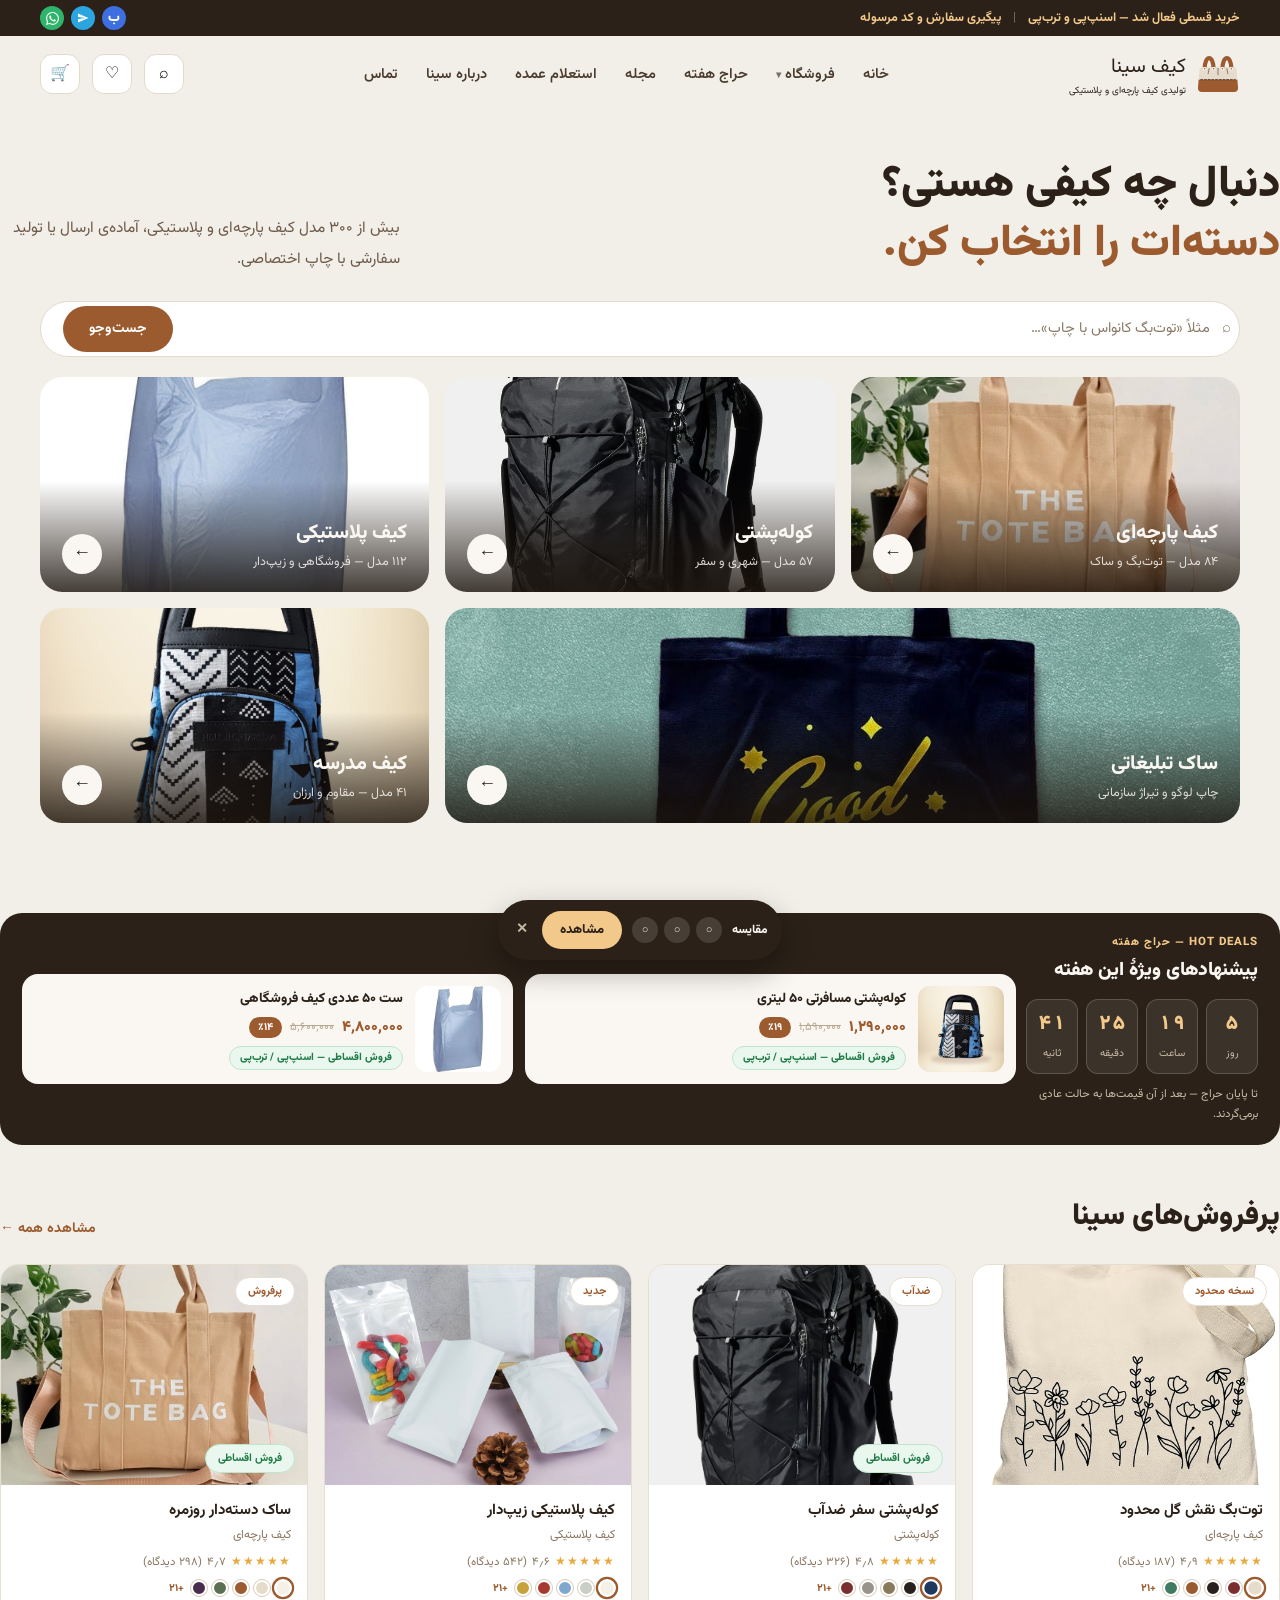
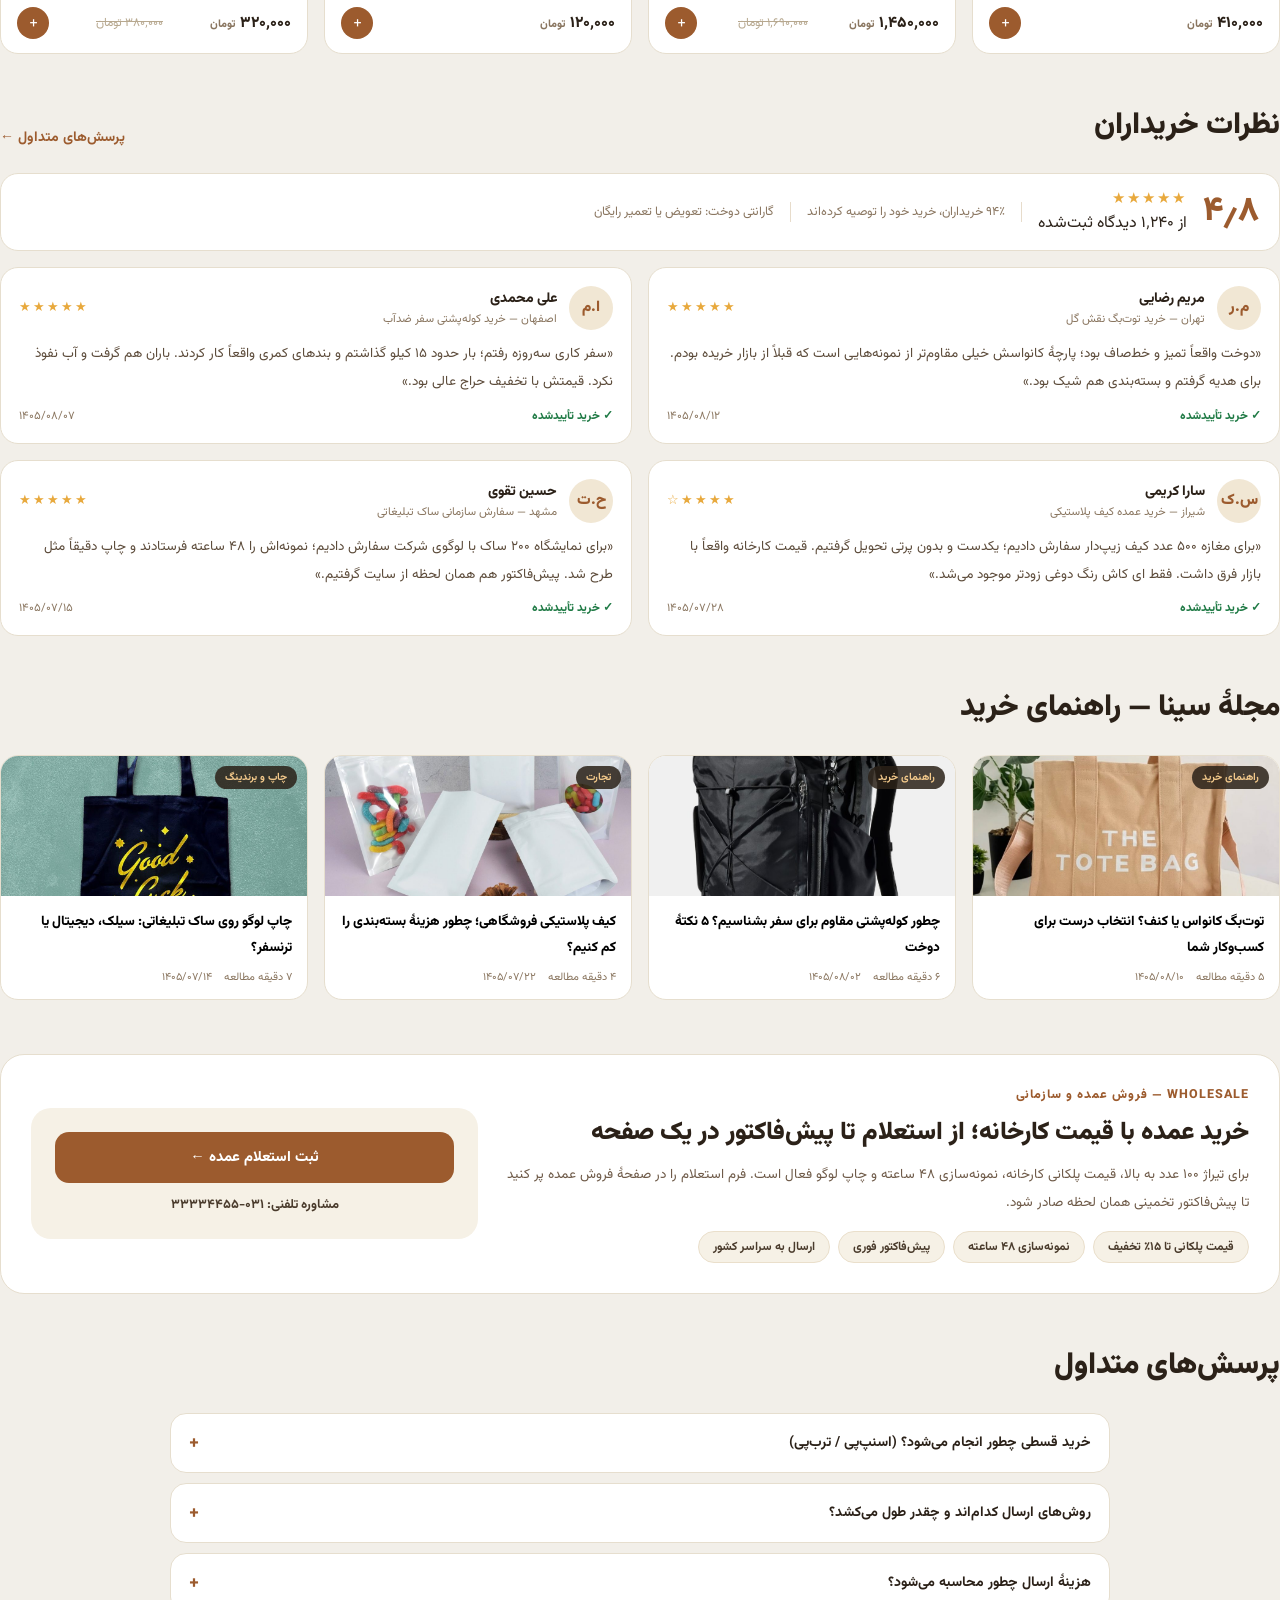
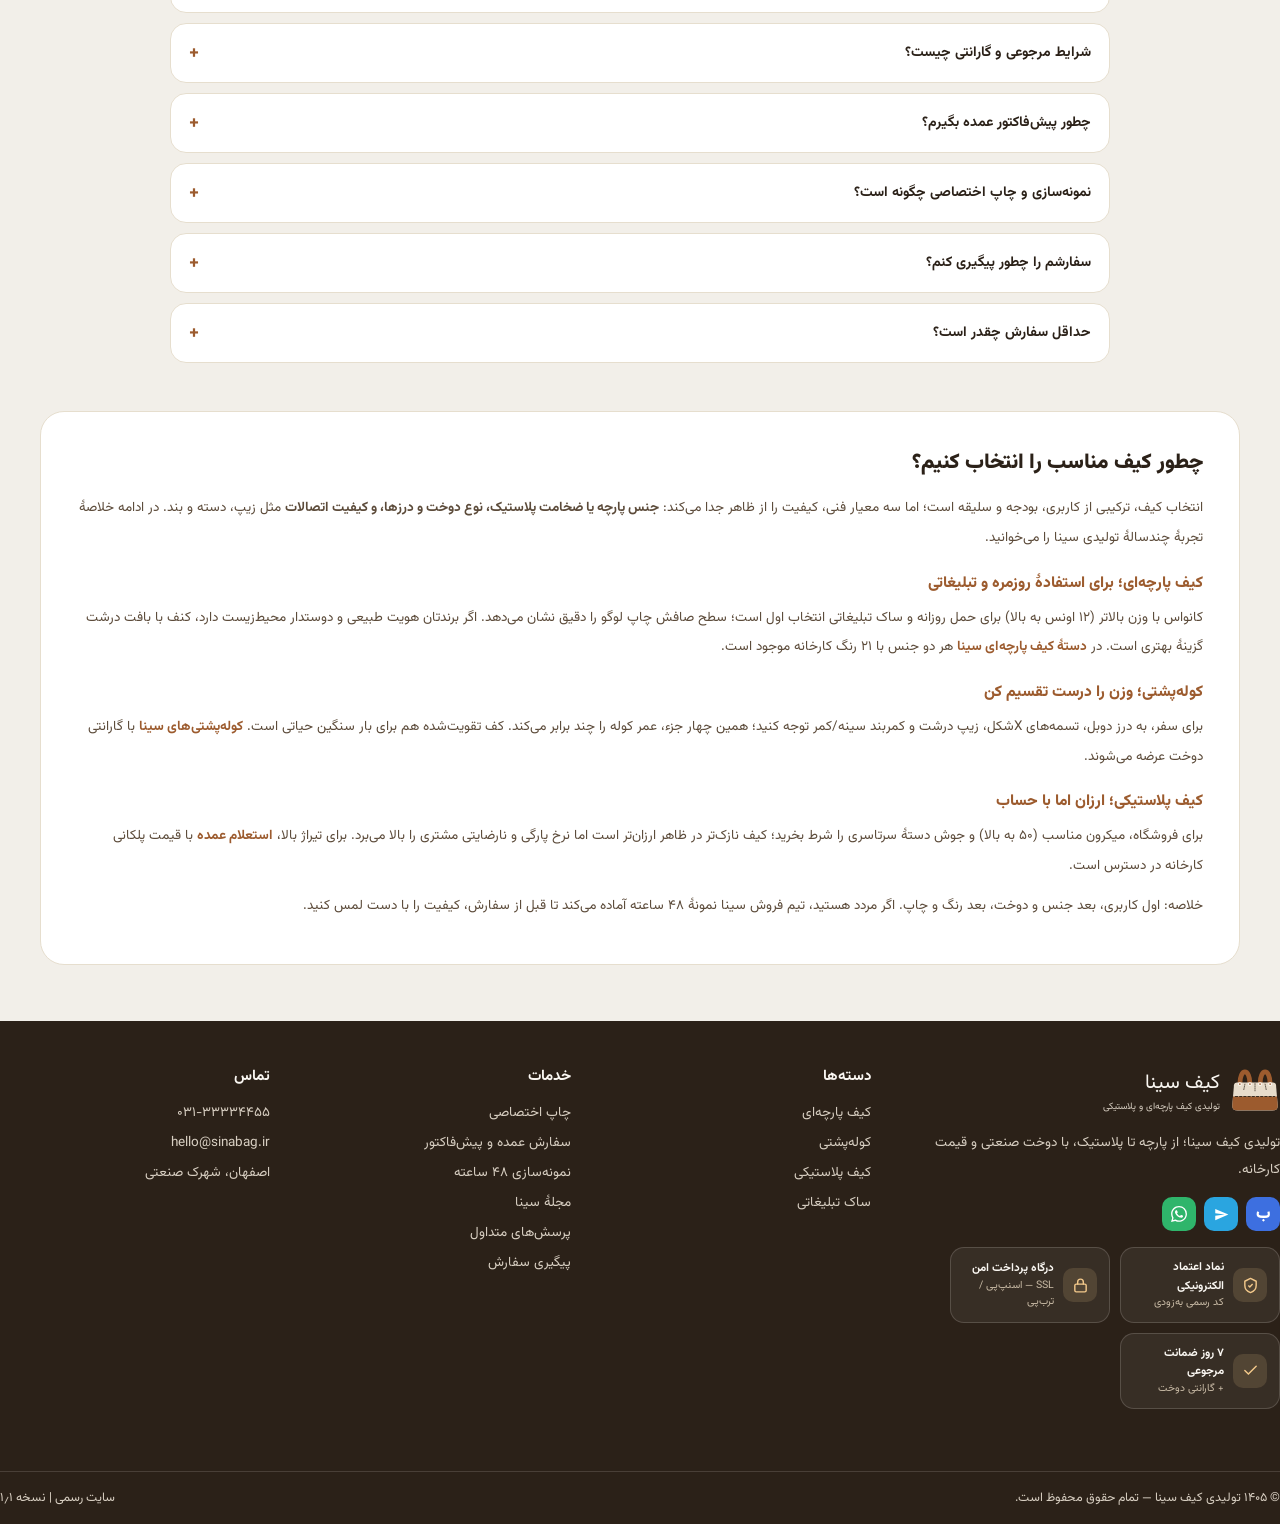
==== index.html @ 9a7a98f4 "v1.2 — remove promo banner + circular chips, rename bestsellers section, split wholesale inquiry int" ====
<!DOCTYPE html>
<html lang="fa" dir="rtl">
<head>
<meta charset="utf-8">
<meta name="viewport" content="width=device-width, initial-scale=1">
<title>تولیدی کیف سینا | کیف پارچه‌ای، کوله‌پشتی و کیف پلاستیکی — قیمت کارخانه</title>
<meta name="description" content="بیش از ۳۰۰ مدل کیف پارچه‌ای، کوله‌پشتی و کیف پلاستیکی با قیمت کارخانه؛ سفارش سازمانی با چاپ لوگو و نمونه‌سازی ۴۸ ساعته.">
<meta name="theme-color" content="#FAF7F2">
<link rel="icon" type="image/png" sizes="32x32" href="img/favicon-32.png">
<link rel="icon" type="image/png" sizes="64x64" href="img/favicon-64.png">
<link rel="icon" type="image/png" sizes="192x192" href="img/favicon-192.png">
<link rel="apple-touch-icon" href="img/favicon-192.png">
<link rel="stylesheet" href="style.css">
<script type="application/ld+json">{"@context":"https://schema.org","@type":"Organization","name":"تولیدی کیف سینا","alternateName":"SinaBag","url":"https://sinabag.vercel.app/","telephone":"+98-31-33334455","address":{"@type":"PostalAddress","addressLocality":"اصفهان","addressCountry":"IR"},"sameAs":["https://t.me/sinabag"]}</script>
</head>
<body id="top">
<div class="topbar"><div class="wrap">
  <div class="tb-r"><a href="#faq">خرید قسطی فعال شد — اسنپ‌پی و ترب‌پی</a><span style="opacity:.4">|</span><a href="#" data-modal="mTrack">پیگیری سفارش و کد مرسوله</a></div>
  <div class="tb-soc" aria-label="پیام‌رسان‌ها">
    <a class="soc-bl" href="#" data-toast="کانال بلهٔ تولیدی سینا: bale.ai/sinabag" title="بله" aria-label="بله">ب</a>
    <a class="soc-tg" href="#" data-toast="کانال تلگرام: t.me/sinabag" title="تلگرام" aria-label="تلگرام"><svg viewBox="0 0 24 24" width="12" height="12" fill="currentColor"><path d="M2.01 21L23 12 2.01 3 2 10l15 2-15 2z"/></svg></a>
    <a class="soc-wa" href="#" data-toast="واتس‌اپ سفارش: ۰۹۱۳-۰۰۰-۰۰۰۰" title="واتس‌اپ" aria-label="واتس‌اپ"><svg viewBox="0 0 24 24" width="13" height="13" fill="currentColor"><path d="M17.472 14.382c-.297-.149-1.758-.867-2.03-.967-.273-.099-.471-.148-.67.15-.197.297-.767.966-.94 1.164-.173.199-.347.223-.644.075-.297-.15-1.255-.463-2.39-1.475-.883-.788-1.48-1.761-1.653-2.059-.173-.297-.018-.458.13-.606.134-.133.298-.347.446-.52.149-.174.198-.298.298-.497.099-.198.05-.371-.025-.52-.075-.149-.669-1.612-.916-2.207-.242-.579-.487-.5-.669-.51l-.57-.01c-.198 0-.52.074-.792.372-.272.297-1.04 1.016-1.04 2.479 0 1.462 1.065 2.875 1.213 3.074.149.198 2.096 3.2 5.077 4.487.709.306 1.262.489 1.694.625.712.227 1.36.195 1.871.118.571-.085 1.758-.719 2.006-1.413.248-.694.248-1.289.173-1.413-.074-.124-.272-.198-.57-.347M12.05 21.785h-.004a9.87 9.87 0 01-5.031-1.378l-.361-.214-3.741.982.998-3.648-.235-.374a9.86 9.86 0 01-1.51-5.26c.001-5.45 4.436-9.884 9.888-9.884 2.64 0 5.122 1.03 6.988 2.898a9.825 9.825 0 012.893 6.994c-.003 5.45-4.437 9.884-9.885 9.884m8.413-18.297A11.815 11.815 0 0012.05 0C5.495 0 .16 5.335.157 11.892c0 2.096.547 4.142 1.588 5.945L.057 24l6.305-1.654a11.882 11.882 0 005.683 1.448h.005c6.554 0 11.89-5.335 11.893-11.893a11.821 11.821 0 00-3.48-8.413"/></svg></a>
  </div>
</div></div>
<header class="hd"><div class="wrap"><div class="lk" style="display:flex;align-items:center;gap:10px"><svg viewBox="0 0 240 240" width="44" height="44" aria-label="لوگوی تولیدی کیف سینا">
<title>لوگوی تولیدی کیف سینا</title>
<g transform="translate(-41.56 -37.52) scale(1.34634)">
<path d="M 66 96 C 66 38, 102 38, 102 96" fill="none" stroke="#9C5B2E" stroke-width="17" stroke-linecap="round"/>
<path d="M 138 96 C 138 38, 174 38, 174 96" fill="none" stroke="#9C5B2E" stroke-width="17" stroke-linecap="round"/>
<path d="M 56 90 L 184 90 Q 194 90 195 100 L 201 172 Q 202 190 182 190 L 58 190 Q 38 190 39 172 L 45 100 Q 46 90 56 90 Z" fill="#E7DCCB"/>
<defs><clipPath id="b27"><path d="M 56 90 L 184 90 Q 194 90 195 100 L 201 172 Q 202 190 182 190 L 58 190 Q 38 190 39 172 L 45 100 Q 46 90 56 90 Z"/></clipPath></defs>
<g clip-path="url(#b27)"><rect x="36" y="140" width="170" height="54" fill="#9C5B2E"/></g>
<line x1="50.00" y1="140.00" x2="190.00" y2="140.00" stroke="#2B2118" stroke-opacity="0.9" stroke-width="3.6" stroke-dasharray="8 7" stroke-linecap="round"/>
<circle cx="66" cy="96" r="7" fill="#FAF7F2"/><circle cx="66" cy="96" r="3" fill="#9C5B2E"/>
<circle cx="102" cy="96" r="7" fill="#FAF7F2"/><circle cx="102" cy="96" r="3" fill="#9C5B2E"/>
<circle cx="138" cy="96" r="7" fill="#FAF7F2"/><circle cx="138" cy="96" r="3" fill="#9C5B2E"/>
<circle cx="174" cy="96" r="7" fill="#FAF7F2"/><circle cx="174" cy="96" r="3" fill="#9C5B2E"/>
<line x1="84.00" y1="96.00" x2="80.00" y2="116.00" stroke="#2B2118" stroke-opacity="0.8" stroke-width="3" stroke-dasharray="4 4" stroke-linecap="round"/>
<line x1="120.00" y1="94.00" x2="120.00" y2="120.00" stroke="#2B2118" stroke-opacity="0.8" stroke-width="3" stroke-dasharray="4 4" stroke-linecap="round"/>
<line x1="156.00" y1="96.00" x2="160.00" y2="116.00" stroke="#2B2118" stroke-opacity="0.8" stroke-width="3" stroke-dasharray="4 4" stroke-linecap="round"/>
</g>
</svg><div class="lk-txt"><div class="lk-name" style="font-size:20px">کیف سینا</div><div class="lk-sub" style="font-size:9.5px">تولیدی کیف پارچه‌ای و پلاستیکی</div></div></div>
      <ul class="nav"><li><a href="#top">خانه</a></li><li class="has-mega"><a href="#cats">فروشگاه</a><div class="mega"><div><h5>کیف پارچه‌ای</h5><a class="mi" href="#hot" data-q="توت‌بگ">توت‌بگ کانواس</a><a class="mi" href="#hot" data-q="توت‌بگ">توت‌بگ نقش‌دار</a><a class="mi" href="#hot" data-q="ساک">ساک دسته‌دار</a><a class="mi" href="#hot" data-q="ساک">ساک سفر</a></div><div><h5>کوله‌پشتی</h5><a class="mi" href="#hot" data-q="کوله‌پشتی">کوله شهری</a><a class="mi" href="#hot" data-q="کوله‌پشتی">کوله سفر</a><a class="mi" href="#hot" data-q="کوله‌پشتی">کوله مدرسه</a><a class="mi" href="#hot" data-q="کوله‌پشتی">کوله لپ‌تاپ</a></div><div><h5>کیف پلاستیکی</h5><a class="mi" href="#hot" data-q="پلاستیکی">کیف فروشگاهی</a><a class="mi" href="#hot" data-q="پلاستیکی">کیف زیپ‌دار</a><a class="mi" href="#hot" data-q="پلاستیکی">کیف رولی</a><a class="mi" href="#hot" data-q="پلاستیکی">بسته‌بندی</a></div><div><h5>ساک تبلیغاتی</h5><a class="mi" href="wholesale.html">چاپ سیلک</a><a class="mi" href="wholesale.html">چاپ دیجیتال</a><a class="mi" href="wholesale.html">تیراژ عمده</a><a class="mi" href="wholesale.html">نمونه‌سازی ۴۸ ساعته</a></div><div class="mnote"><span>۳۰۰+ مدل آماده و تولید سفارشی با رنگ و ابعاد دلخواه</span><b>مشاوره: ۰۳۱-۳۳۳۳۴۴۵۵</b></div></div></li><li><a href="#deals">حراج هفته</a></li><li><a href="#blog">مجله</a></li><li><a href="wholesale.html">استعلام عمده</a></li><li><a href="#about">درباره سینا</a></li><li><a href="#contact">تماس</a></li></ul>
      <div class="ic"><button class="b" id="btnSearch" title="جست‌وجو" aria-label="جست‌وجو">⌕</button><button class="b" id="btnWl" title="علاقه‌مندی‌ها" aria-label="علاقه‌مندی‌ها">♡<span class="wlbadge" id="wlBadge"></span></button><button class="b" data-toast="سبد خرید به‌زودی فعال می‌شود — ثبت سفارش تلفنی: ۰۳۱-۳۳۳۳۴۴۵۵" title="سبد خرید" aria-label="سبد خرید">🛒</button></div><button class="mburger" id="burger" aria-label="منو" aria-controls="mnav">☰</button>
    </div>
    <nav class="mnav" id="mnav"><a href="#top">خانه</a><a href="#cats">فروشگاه</a><a href="#hot" style="padding-right:18px;font-size:13px;font-weight:600">— کیف پارچه‌ای</a><a href="#hot" style="padding-right:18px;font-size:13px;font-weight:600">— کوله‌پشتی</a><a href="#hot" style="padding-right:18px;font-size:13px;font-weight:600">— کیف پلاستیکی</a><a href="#hot" data-q="ساک" style="padding-right:18px;font-size:13px;font-weight:600">— ساک تبلیغاتی</a><a href="#deals">حراج هفته</a><a href="#blog">مجلهٔ سینا</a><a href="wholesale.html">استعلام قیمت عمده</a><a href="#" data-modal="mTrack">پیگیری سفارش</a><a href="#faq">پرسش‌های متداول</a><a href="#about">درباره سینا</a><a href="#contact">تماس</a></nav>
  </header>
    <section class="intro wrap">
      <h1>دنبال چه کیفی هستی؟<br/><span>دسته‌ات را انتخاب کن.</span></h1>
      <p>بیش از ۳۰۰ مدل کیف پارچه‌ای و پلاستیکی، آماده‌ی ارسال یا تولید سفارشی با چاپ اختصاصی.</p>
    </section>
    <section class="wrap" id="cats" style="padding-top:0">
      <form class="searchbig" id="searchform" role="search"><span aria-hidden="true">⌕</span><input id="si" type="search" placeholder="مثلاً «توت‌بگ کانواس با چاپ»…" autocomplete="off"><button class="btn" type="submit">جست‌وجو</button></form>
      <div class="catgrid" style="margin-top:20px"><a class="cc " href="#hot"><img src="img/tote-05.jpg" alt="کیف پارچه‌ای"/><div class="ov"><div><b>کیف پارچه‌ای</b><span>۸۴ مدل — توت‌بگ و ساک</span></div><div class="go">←</div></div></a><a class="cc " href="#hot"><img src="img/backpack-05.jpg" alt="کوله‌پشتی"/><div class="ov"><div><b>کوله‌پشتی</b><span>۵۷ مدل — شهری و سفر</span></div><div class="go">←</div></div></a><a class="cc " href="#hot"><img src="img/plastic-03.jpg" alt="کیف پلاستیکی"/><div class="ov"><div><b>کیف پلاستیکی</b><span>۱۱۲ مدل — فروشگاهی و زیپ‌دار</span></div><div class="go">←</div></div></a><a class="cc wide" href="#hot" data-q="ساک"><img src="img/promo-05.jpg" alt="ساک تبلیغاتی"/><div class="ov"><div><b>ساک تبلیغاتی</b><span>چاپ لوگو و تیراژ سازمانی</span></div><div class="go">←</div></div></a><a class="cc " href="#hot"><img src="img/backpack-01.jpg" alt="کیف مدرسه"/><div class="ov"><div><b>کیف مدرسه</b><span>۴۱ مدل — مقاوم و ارزان</span></div><div class="go">←</div></div></a></div>
    </section>
    <section class="sec wrap deals" id="deals">
      <div class="dealband">
        <div>
          <div class="dtitle"><span class="k">HOT DEALS — حراج هفته</span>پیشنهادهای ویژهٔ این هفته</div>
          <div class="timer" aria-label="زمان باقیمانده حراج">
            <div class="tbox"><b id="tD">۰</b><span>روز</span></div>
            <div class="tbox"><b id="tH">۰۰</b><span>ساعت</span></div>
            <div class="tbox"><b id="tM">۰۰</b><span>دقیقه</span></div>
            <div class="tbox"><b id="tS">۰۰</b><span>ثانیه</span></div>
          </div>
          <div class="dnote">تا پایان حراج — بعد از آن قیمت‌ها به حالت عادی برمی‌گردند.</div>
        </div>
        <div class="dgrid">
          <div class="dcard"><img loading="lazy" src="img/backpack-01.jpg" alt="کوله‌پشتی مسافرتی ۵۰ لیتری"><div><div class="dn">کوله‌پشتی مسافرتی ۵۰ لیتری</div><div class="dp"><span class="np">۱٬۲۹۰٬۰۰۰</span><span class="op">۱٬۵۹۰٬۰۰۰</span><span class="off">٪۱۹</span></div><span class="insttag">فروش اقساطی — اسنپ‌پی / ترب‌پی</span></div></div>
          <div class="dcard"><img loading="lazy" src="img/plastic-03.jpg" alt="ست ۵۰ عددی کیف فروشگاهی"><div><div class="dn">ست ۵۰ عددی کیف فروشگاهی</div><div class="dp"><span class="np">۴٬۸۰۰٬۰۰۰</span><span class="op">۵٬۶۰۰٬۰۰۰</span><span class="off">٪۱۴</span></div><span class="insttag">فروش اقساطی — اسنپ‌پی / ترب‌پی</span></div></div>
        </div>
      </div>
    </section>
    <section class="sec wrap" id="hot">
      <div class="head"><h2>پرفروش‌های سینا</h2><a class="more" href="#hot" id="clearfilter">مشاهده همه ←</a></div>
      <div class="grid"><div class="pcard" data-name="توت‌بگ نقش گل محدود" data-price="410000" data-old="" data-cat="کیف پارچه‌ای" data-rating="۴٫۹" data-reviews="۱۸۷" data-inst="0" data-img="img/tote-04.jpg" data-search="توت‌بگ نقش گل محدود کیف پارچه‌ای نسخه محدود"><div class="pimg"><img loading="lazy" src="img/tote-04.jpg" alt="توت‌بگ نقش گل محدود"/><span class="ptag">نسخه محدود</span><div class="pacts"><button data-fav="توت‌بگ نقش گل محدود" title="افزودن به علاقه‌مندی‌ها" aria-label="افزودن به علاقه‌مندی‌ها">♡</button><button data-cmp="توت‌بگ نقش گل محدود" title="مقایسه" aria-label="مقایسه">⇄</button><button data-qv="توت‌بگ نقش گل محدود" title="مشاهده سریع" aria-label="مشاهده سریع"><svg width="15" height="15" viewBox="0 0 24 24" fill="none" stroke="currentColor" stroke-width="2"><path d="M1 12s4-7 11-7 11 7 11 7-4 7-11 7S1 12 1 12z"/><circle cx="12" cy="12" r="3"/></svg></button></div></div><div class="pinfo"><div class="pname">توت‌بگ نقش گل محدود</div><div class="pmeta"><span class="pcat">کیف پارچه‌ای</span></div><div class="prate"><span class="st">★★★★★</span><span>۴٫۹</span><span>(۱۸۷ دیدگاه)</span></div><div class="psw" aria-label="رنگ‌های موجود"><i style="background:#E7DCCB" data-cname="کرم شتری" title="کرم شتری" class="on"></i><i style="background:#7A2E2E" data-cname="زرشکی" title="زرشکی"></i><i style="background:#26211C" data-cname="مشکی" title="مشکی"></i><i style="background:#9C5B2E" data-cname="عسلی" title="عسلی"></i><i style="background:#3F7A63" data-cname="سبز یشمی" title="سبز یشمی"></i><button class="more" type="button">+۲۱</button></div><div class="pfoot"><div class="pprice">۴۱۰٬۰۰۰ <small>تومان</small></div><button class="padd" data-toast="«توت‌بگ نقش گل محدود» — ثبت سفارش تلفنی: ۰۳۱-۳۳۳۳۴۴۵۵" title="افزودن به سبد" aria-label="افزودن به سبد">+</button></div></div></div><div class="pcard" data-name="کوله‌پشتی سفر ضدآب" data-price="1450000" data-old="1690000" data-cat="کوله‌پشتی" data-rating="۴٫۸" data-reviews="۳۲۶" data-inst="1" data-img="img/backpack-05.jpg" data-search="کوله‌پشتی سفر ضدآب کوله‌پشتی"><div class="pimg"><img loading="lazy" src="img/backpack-05.jpg" alt="کوله‌پشتی سفر ضدآب"/><span class="ptag">ضدآب</span><span class="ptag inst">فروش اقساطی</span><div class="pacts"><button data-fav="کوله‌پشتی سفر ضدآب" title="افزودن به علاقه‌مندی‌ها" aria-label="افزودن به علاقه‌مندی‌ها">♡</button><button data-cmp="کوله‌پشتی سفر ضدآب" title="مقایسه" aria-label="مقایسه">⇄</button><button data-qv="کوله‌پشتی سفر ضدآب" title="مشاهده سریع" aria-label="مشاهده سریع"><svg width="15" height="15" viewBox="0 0 24 24" fill="none" stroke="currentColor" stroke-width="2"><path d="M1 12s4-7 11-7 11 7 11 7-4 7-11 7S1 12 1 12z"/><circle cx="12" cy="12" r="3"/></svg></button></div></div><div class="pinfo"><div class="pname">کوله‌پشتی سفر ضدآب</div><div class="pmeta"><span class="pcat">کوله‌پشتی</span></div><div class="prate"><span class="st">★★★★★</span><span>۴٫۸</span><span>(۳۲۶ دیدگاه)</span></div><div class="psw" aria-label="رنگ‌های موجود"><i style="background:#1F3A5F" data-cname="سرمه‌ای" title="سرمه‌ای" class="on"></i><i style="background:#26211C" data-cname="مشکی" title="مشکی"></i><i style="background:#8A7A5C" data-cname="خاکی" title="خاکی"></i><i style="background:#9A938C" data-cname="طوسی" title="طوسی"></i><i style="background:#7A2E2E" data-cname="زرشکی" title="زرشکی"></i><button class="more" type="button">+۲۱</button></div><div class="pfoot"><div class="pprice">۱٬۴۵۰٬۰۰۰ <small>تومان</small></div><span class="pold">۱٬۶۹۰٬۰۰۰ تومان</span><button class="padd" data-toast="«کوله‌پشتی سفر ضدآب» — ثبت سفارش تلفنی: ۰۳۱-۳۳۳۳۴۴۵۵" title="افزودن به سبد" aria-label="افزودن به سبد">+</button></div></div></div><div class="pcard" data-name="کیف پلاستیکی زیپ‌دار" data-price="120000" data-old="" data-cat="کیف پلاستیکی" data-rating="۴٫۶" data-reviews="۵۴۲" data-inst="0" data-img="img/plastic-04.jpg" data-search="کیف پلاستیکی زیپ‌دار جدید"><div class="pimg"><img loading="lazy" src="img/plastic-04.jpg" alt="کیف پلاستیکی زیپ‌دار"/><span class="ptag">جدید</span><div class="pacts"><button data-fav="کیف پلاستیکی زیپ‌دار" title="افزودن به علاقه‌مندی‌ها" aria-label="افزودن به علاقه‌مندی‌ها">♡</button><button data-cmp="کیف پلاستیکی زیپ‌دار" title="مقایسه" aria-label="مقایسه">⇄</button><button data-qv="کیف پلاستیکی زیپ‌دار" title="مشاهده سریع" aria-label="مشاهده سریع"><svg width="15" height="15" viewBox="0 0 24 24" fill="none" stroke="currentColor" stroke-width="2"><path d="M1 12s4-7 11-7 11 7 11 7-4 7-11 7S1 12 1 12z"/><circle cx="12" cy="12" r="3"/></svg></button></div></div><div class="pinfo"><div class="pname">کیف پلاستیکی زیپ‌دار</div><div class="pmeta"><span class="pcat">کیف پلاستیکی</span></div><div class="prate"><span class="st">★★★★★</span><span>۴٫۶</span><span>(۵۴۲ دیدگاه)</span></div><div class="psw" aria-label="رنگ‌های موجود"><i style="background:#F6F1E6" data-cname="شیری" title="شیری" class="on"></i><i style="background:#C9CFC5" data-cname="دوغی" title="دوغی"></i><i style="background:#7FA8CC" data-cname="آبی روشن" title="آبی روشن"></i><i style="background:#A63A2E" data-cname="قرمز آجری" title="قرمز آجری"></i><i style="background:#C9A13B" data-cname="زرد خردلی" title="زرد خردلی"></i><button class="more" type="button">+۲۱</button></div><div class="pfoot"><div class="pprice">۱۲۰٬۰۰۰ <small>تومان</small></div><button class="padd" data-toast="«کیف پلاستیکی زیپ‌دار» — ثبت سفارش تلفنی: ۰۳۱-۳۳۳۳۴۴۵۵" title="افزودن به سبد" aria-label="افزودن به سبد">+</button></div></div></div><div class="pcard" data-name="ساک دسته‌دار روزمره" data-price="320000" data-old="380000" data-cat="کیف پارچه‌ای" data-rating="۴٫۷" data-reviews="۲۹۸" data-inst="1" data-img="img/tote-05.jpg" data-search="ساک دسته‌دار روزمره کیف پارچه‌ای پرفروش"><div class="pimg"><img loading="lazy" src="img/tote-05.jpg" alt="ساک دسته‌دار روزمره"/><span class="ptag">پرفروش</span><span class="ptag inst">فروش اقساطی</span><div class="pacts"><button data-fav="ساک دسته‌دار روزمره" title="افزودن به علاقه‌مندی‌ها" aria-label="افزودن به علاقه‌مندی‌ها">♡</button><button data-cmp="ساک دسته‌دار روزمره" title="مقایسه" aria-label="مقایسه">⇄</button><button data-qv="ساک دسته‌دار روزمره" title="مشاهده سریع" aria-label="مشاهده سریع"><svg width="15" height="15" viewBox="0 0 24 24" fill="none" stroke="currentColor" stroke-width="2"><path d="M1 12s4-7 11-7 11 7 11 7-4 7-11 7S1 12 1 12z"/><circle cx="12" cy="12" r="3"/></svg></button></div></div><div class="pinfo"><div class="pname">ساک دسته‌دار روزمره</div><div class="pmeta"><span class="pcat">کیف پارچه‌ای</span></div><div class="prate"><span class="st">★★★★★</span><span>۴٫۷</span><span>(۲۹۸ دیدگاه)</span></div><div class="psw" aria-label="رنگ‌های موجود"><i style="background:#F6F1E6" data-cname="شیری" title="شیری" class="on"></i><i style="background:#E7DCCB" data-cname="کرم شتری" title="کرم شتری"></i><i style="background:#9C5B2E" data-cname="عسلی" title="عسلی"></i><i style="background:#5B7052" data-cname="سبز زیتونی" title="سبز زیتونی"></i><i style="background:#4A2C4E" data-cname="بادمجانی" title="بادمجانی"></i><button class="more" type="button">+۲۱</button></div><div class="pfoot"><div class="pprice">۳۲۰٬۰۰۰ <small>تومان</small></div><span class="pold">۳۸۰٬۰۰۰ تومان</span><button class="padd" data-toast="«ساک دسته‌دار روزمره» — ثبت سفارش تلفنی: ۰۳۱-۳۳۳۳۴۴۵۵" title="افزودن به سبد" aria-label="افزودن به سبد">+</button></div></div></div></div>
      <div class="nores" id="nores">چیزی مطابق جست‌وجو پیدا نشد — <a href="#hot" id="clearfilter2">نمایش همه محصولات</a> یا تماس: <a href="tel:+983133334455">۰۳۱-۳۳۳۳۴۴۵۵</a></div>
    </section>
    <section class="sec wrap" id="reviews">
      <div class="head"><h2>نظرات خریداران</h2><a class="more" href="#faq">پرسش‌های متداول ←</a></div>
      <div class="rsum"><div class="big">۴٫۸</div><div><div class="st">★★★★★</div><span>از ۱٬۲۴۰ دیدگاه ثبت‌شده</span></div><span class="sep">۹۴٪ خریداران، خرید خود را توصیه کرده‌اند</span><span class="sep">گارانتی دوخت: تعویض یا تعمیر رایگان</span></div>
      <div class="rgrid">
        <div class="rcard"><div class="rhead"><div class="rav">م.ر</div><div><div class="rname">مریم رضایی</div><div class="rcity">تهران — خرید توت‌بگ نقش گل</div></div><div class="rstars">★★★★★</div></div><p class="rtext">«دوخت واقعاً تمیز و خط‌صاف بود؛ پارچهٔ کانواسش خیلی مقاوم‌تر از نمونه‌هایی است که قبلاً از بازار خریده بودم. برای هدیه گرفتم و بسته‌بندی هم شیک بود.»</p><div class="rmeta"><span class="rvf">✓ خرید تأییدشده</span><span>۱۴۰۵/۰۸/۱۲</span></div></div>
        <div class="rcard"><div class="rhead"><div class="rav">ا.م</div><div><div class="rname">علی محمدی</div><div class="rcity">اصفهان — خرید کوله‌پشتی سفر ضدآب</div></div><div class="rstars">★★★★★</div></div><p class="rtext">«سفر کاری سه‌روزه رفتم؛ بار حدود ۱۵ کیلو گذاشتم و بندهای کمری واقعاً کار کردند. باران هم گرفت و آب نفوذ نکرد. قیمتش با تخفیف حراج عالی بود.»</p><div class="rmeta"><span class="rvf">✓ خرید تأییدشده</span><span>۱۴۰۵/۰۸/۰۷</span></div></div>
        <div class="rcard"><div class="rhead"><div class="rav">س.ک</div><div><div class="rname">سارا کریمی</div><div class="rcity">شیراز — خرید عمده کیف پلاستیکی</div></div><div class="rstars">★★★★☆</div></div><p class="rtext">«برای مغازه ۵۰۰ عدد کیف زیپ‌دار سفارش دادیم؛ یکدست و بدون پرتی تحویل گرفتیم. قیمت کارخانه واقعاً با بازار فرق داشت. فقط ای کاش رنگ دوغی زودتر موجود می‌شد.»</p><div class="rmeta"><span class="rvf">✓ خرید تأییدشده</span><span>۱۴۰۵/۰۷/۲۸</span></div></div>
        <div class="rcard"><div class="rhead"><div class="rav">ح.ت</div><div><div class="rname">حسین تقوی</div><div class="rcity">مشهد — سفارش سازمانی ساک تبلیغاتی</div></div><div class="rstars">★★★★★</div></div><p class="rtext">«برای نمایشگاه ۲۰۰ ساک با لوگوی شرکت سفارش دادیم؛ نمونه‌اش را ۴۸ ساعته فرستادند و چاپ دقیقاً مثل طرح شد. پیش‌فاکتور هم همان لحظه از سایت گرفتیم.»</p><div class="rmeta"><span class="rvf">✓ خرید تأییدشده</span><span>۱۴۰۵/۰۷/۱۵</span></div></div>
      </div>
    </section>
    <section class="sec wrap" id="blog">
      <div class="head"><h2>مجلهٔ سینا — راهنمای خرید</h2></div>
      <div class="bgrid">
        <button class="bcard" data-art="a1"><span class="bimg"><img loading="lazy" src="img/tote-05.jpg" alt="توت‌بگ کانواس یا کنف"><span class="bcat">راهنمای خرید</span></span><span class="bx"><b>توت‌بگ کانواس یا کنف؟ انتخاب درست برای کسب‌وکار شما</b><span class="bm"><span>۵ دقیقه مطالعه</span><span>۱۴۰۵/۰۸/۱۰</span></span></span></button>
        <button class="bcard" data-art="a2"><span class="bimg"><img loading="lazy" src="img/backpack-05.jpg" alt="کوله‌پشتی مقاوم"><span class="bcat">راهنمای خرید</span></span><span class="bx"><b>چطور کوله‌پشتی مقاوم برای سفر بشناسیم؟ ۵ نکتهٔ دوخت</b><span class="bm"><span>۶ دقیقه مطالعه</span><span>۱۴۰۵/۰۸/۰۲</span></span></span></button>
        <button class="bcard" data-art="a3"><span class="bimg"><img loading="lazy" src="img/plastic-04.jpg" alt="کیف پلاستیکی فروشگاهی"><span class="bcat">تجارت</span></span><span class="bx"><b>کیف پلاستیکی فروشگاهی؛ چطور هزینهٔ بسته‌بندی را کم کنیم؟</b><span class="bm"><span>۴ دقیقه مطالعه</span><span>۱۴۰۵/۰۷/۲۲</span></span></span></button>
        <button class="bcard" data-art="a4"><span class="bimg"><img loading="lazy" src="img/promo-05.jpg" alt="چاپ لوگو روی ساک"><span class="bcat">چاپ و برندینگ</span></span><span class="bx"><b>چاپ لوگو روی ساک تبلیغاتی: سیلک، دیجیتال یا ترنسفر؟</b><span class="bm"><span>۷ دقیقه مطالعه</span><span>۱۴۰۵/۰۷/۱۴</span></span></span></button>
      </div>
    </section>
    <section class="sec wrap" id="wholesale">
      <div class="wban">
        <div class="wban-tx">
          <span class="k">WHOLESALE — فروش عمده و سازمانی</span>
          <h2>خرید عمده با قیمت کارخانه؛ از استعلام تا پیش‌فاکتور در یک صفحه</h2>
          <p>برای تیراژ ۱۰۰ عدد به بالا، قیمت پلکانی کارخانه، نمونه‌سازی ۴۸ ساعته و چاپ لوگو فعال است. فرم استعلام را در صفحهٔ فروش عمده پر کنید تا پیش‌فاکتور تخمینی همان لحظه صادر شود.</p>
          <ul class="wban-list"><li>قیمت پلکانی تا ۱۵٪ تخفیف</li><li>نمونه‌سازی ۴۸ ساعته</li><li>پیش‌فاکتور فوری</li><li>ارسال به سراسر کشور</li></ul>
        </div>
        <div class="wban-cta">
          <a class="btn" href="wholesale.html">ثبت استعلام عمده ←</a>
          <a class="wban-tel" href="tel:+983133334455">مشاوره تلفنی: ۰۳۱-۳۳۳۳۴۴۵۵</a>
        </div>
      </div>
    </section>
    <section class="sec wrap" id="faq">
      <div class="head"><h2>پرسش‌های متداول</h2></div>
      <div class="faqwrap">
        <details class="faq"><summary>خرید قسطی چطور انجام می‌شود؟ (اسنپ‌پی / ترب‌پی)</summary><div class="fa-b">در مرحلهٔ پرداخت، گزینهٔ <b>«پرداخت اعتباری»</b> را انتخاب کنید؛ مبلغ سفارش از طریق <b>اسنپ‌پی</b> یا <b>ترب‌پی</b> به ۴ قسط ماهانه تقسیم می‌شود و سفارش شما همان لحظه وارد صف تولید می‌شود. برای سفارش‌های عمده نیز تسویه قسطی با اعتبارسنجی و سند رسمی امکان‌پذیر است — با واحد فروش عمده تماس بگیرید: ۰۳۱-۳۳۳۳۴۴۵۵</div></details>
        <details class="faq"><summary>روش‌های ارسال کدام‌اند و چقدر طول می‌کشد؟</summary><div class="fa-b">سه روش:<br>• <b>پیک درون‌شهری (اصفهان):</b> تحویل همان روز کاری<br>• <b>پست پیشتاز / تیپاکس:</b> ۲ تا ۴ روز کاری به سراسر کشور<br>• <b>مراجعه حضوری:</b> تحویل مستقیم از تولیدی در شهرک صنعتی اصفهان — بازدید از خط تولید هم آزاد است</div></details>
        <details class="faq"><summary>هزینهٔ ارسال چطور محاسبه می‌شود؟</summary><div class="fa-b">پیک بر اساس مسیر توافقی؛ پست و تیپاکس بر اساس وزن و مقصد. برای سفارش‌های بالای <b>۵٬۰۰۰٬۰۰۰ تومان</b> ارسال رایگان است.</div></details>
        <details class="faq"><summary>شرایط مرجوعی و گارانتی چیست؟</summary><div class="fa-b">تا <b>۷ روز</b> فرصت دارید کالای سالم و استفاده‌نشده را مرجوع دهید. هر ایراد دوختی، خارج از شرایط عادی استفاده، مشمول <b>تعویض یا تعمیر رایگان</b> می‌شود (گارانتی دوخت سینا).</div></details>
        <details class="faq"><summary>چطور پیش‌فاکتور عمده بگیرم؟</summary><div class="fa-b">از بخش <a href="wholesale.html" style="color:#9C5B2E;font-weight:700">استعلام قیمت عمده</a> فرم را پر کنید؛ پیش‌فاکتور تخمینی همان لحظه صادر و قابل چاپ/PDF می‌شود. نسخهٔ رسمی پس از تماس کارشناس ارسال می‌شود.</div></details>
        <details class="faq"><summary>نمونه‌سازی و چاپ اختصاصی چگونه است؟</summary><div class="fa-b">نمونه در <b>۴۸ ساعت</b> آماده می‌شود. چاپ سیلک (۱ تا ۴ رنگ) برای تیراژ بالا و چاپ دیجیتال برای طرح‌های تمام‌رنگ. حداقل تیراژ چاپ ۱۰۰ عدد است.</div></details>
        <details class="faq"><summary>سفارشم را چطور پیگیری کنم؟</summary><div class="fa-b">پس از ارسال، <b>کد مرسوله</b> پیامک می‌شود؛ آن را در «<a href="#" data-modal="mTrack" style="color:#9C5B2E;font-weight:700">پیگیری سفارش</a>» بالای سایت وارد کنید یا عضو کانال اختصاصی پیگیری مرسوله شوید تا هر تغییر وضعیت خودکار اعلام شود.</div></details>
        <details class="faq"><summary>حداقل سفارش چقدر است؟</summary><div class="fa-b">خرید تکی فقط به‌صورت تلفنی انجام می‌شود؛ خرید عمده از <b>۱۰۰ عدد</b> با قیمت پلکانی کارخانه فعال است.</div></details>
      </div>
    </section>
    <section class="wrap" id="seoGuide"><div class="seo">
      <h2>چطور کیف مناسب را انتخاب کنیم؟</h2>
      <p>انتخاب کیف، ترکیبی از کاربری، بودجه و سلیقه است؛ اما سه معیار فنی، کیفیت را از ظاهر جدا می‌کند: <b>جنس پارچه یا ضخامت پلاستیک، نوع دوخت و درزها، و کیفیت اتصالات</b> مثل زیپ، دسته و بند. در ادامه خلاصهٔ تجربهٔ چندسالهٔ تولیدی سینا را می‌خوانید.</p>
      <h3>کیف پارچه‌ای؛ برای استفادهٔ روزمره و تبلیغاتی</h3>
      <p>کانواس با وزن بالاتر (۱۲ اونس به بالا) برای حمل روزانه و ساک تبلیغاتی انتخاب اول است؛ سطح صافش چاپ لوگو را دقیق نشان می‌دهد. اگر برندتان هویت طبیعی و دوستدار محیط‌زیست دارد، کنف با بافت درشت گزینهٔ بهتری است. در <a href="#cats">دستهٔ کیف پارچه‌ای سینا</a> هر دو جنس با ۲۱ رنگ کارخانه موجود است.</p>
      <h3>کوله‌پشتی؛ وزن را درست تقسیم کن</h3>
      <p>برای سفر، به درز دوبل، تسمه‌های Xشکل، زیپ درشت و کمربند سینه/کمر توجه کنید؛ همین چهار جزء، عمر کوله را چند برابر می‌کند. کف تقویت‌شده هم برای بار سنگین حیاتی است. <a href="#hot">کوله‌پشتی‌های سینا</a> با گارانتی دوخت عرضه می‌شوند.</p>
      <h3>کیف پلاستیکی؛ ارزان اما با حساب</h3>
      <p>برای فروشگاه، میکرون مناسب (۵۰ به بالا) و جوش دستهٔ سرتاسری را شرط بخرید؛ کیف نازک‌تر در ظاهر ارزان‌تر است اما نرخ پارگی و نارضایتی مشتری را بالا می‌برد. برای تیراژ بالا، <a href="wholesale.html">استعلام عمده</a> با قیمت پلکانی کارخانه در دسترس است.</p>
      <p>خلاصه: اول کاربری، بعد جنس و دوخت، بعد رنگ و چاپ. اگر مردد هستید، تیم فروش سینا نمونهٔ ۴۸ ساعته آماده می‌کند تا قبل از سفارش، کیفیت را با دست لمس کنید.</p>
    </div></section>
    <footer class="ft" id="contact"><div class="wrap">
      <div id="about"><div class="lk" style="display:flex;align-items:center;gap:10px"><svg viewBox="0 0 240 240" width="50" height="50" aria-label="لوگوی تولیدی کیف سینا">
<title>لوگوی تولیدی کیف سینا</title>
<g transform="translate(-41.56 -37.52) scale(1.34634)">
<path d="M 66 96 C 66 38, 102 38, 102 96" fill="none" stroke="#9C5B2E" stroke-width="17" stroke-linecap="round"/>
<path d="M 138 96 C 138 38, 174 38, 174 96" fill="none" stroke="#9C5B2E" stroke-width="17" stroke-linecap="round"/>
<path d="M 56 90 L 184 90 Q 194 90 195 100 L 201 172 Q 202 190 182 190 L 58 190 Q 38 190 39 172 L 45 100 Q 46 90 56 90 Z" fill="#E7DCCB"/>
<defs><clipPath id="b27f"><path d="M 56 90 L 184 90 Q 194 90 195 100 L 201 172 Q 202 190 182 190 L 58 190 Q 38 190 39 172 L 45 100 Q 46 90 56 90 Z"/></clipPath></defs>
<g clip-path="url(#b27f)"><rect x="36" y="140" width="170" height="54" fill="#9C5B2E"/></g>
<line x1="50.00" y1="140.00" x2="190.00" y2="140.00" stroke="#2B2118" stroke-opacity="0.9" stroke-width="3.6" stroke-dasharray="8 7" stroke-linecap="round"/>
<circle cx="66" cy="96" r="7" fill="#FAF7F2"/><circle cx="66" cy="96" r="3" fill="#9C5B2E"/>
<circle cx="102" cy="96" r="7" fill="#FAF7F2"/><circle cx="102" cy="96" r="3" fill="#9C5B2E"/>
<circle cx="138" cy="96" r="7" fill="#FAF7F2"/><circle cx="138" cy="96" r="3" fill="#9C5B2E"/>
<circle cx="174" cy="96" r="7" fill="#FAF7F2"/><circle cx="174" cy="96" r="3" fill="#9C5B2E"/>
<line x1="84.00" y1="96.00" x2="80.00" y2="116.00" stroke="#2B2118" stroke-opacity="0.8" stroke-width="3" stroke-dasharray="4 4" stroke-linecap="round"/>
<line x1="120.00" y1="94.00" x2="120.00" y2="120.00" stroke="#2B2118" stroke-opacity="0.8" stroke-width="3" stroke-dasharray="4 4" stroke-linecap="round"/>
<line x1="156.00" y1="96.00" x2="160.00" y2="116.00" stroke="#2B2118" stroke-opacity="0.8" stroke-width="3" stroke-dasharray="4 4" stroke-linecap="round"/>
</g>
</svg><div class="lk-txt" style="color:#FAF7F2"><div class="lk-name" style="font-size:20px">کیف سینا</div><div class="lk-sub" style="font-size:9.5px;color:#D8CFC2">تولیدی کیف پارچه‌ای و پلاستیکی</div></div></div><p style="font-size:13.5px;margin-top:14px;line-height:2">تولیدی کیف سینا؛ از پارچه تا پلاستیک، با دوخت صنعتی و قیمت کارخانه.</p><div class="soc" aria-label="پیام‌رسان‌ها">
        <a class="soc-bl" href="#" data-toast="کانال بلهٔ تولیدی سینا: bale.ai/sinabag" aria-label="بله" title="بله">ب</a>
        <a class="soc-tg" href="#" data-toast="کانال تلگرام: t.me/sinabag" aria-label="تلگرام" title="تلگرام"><svg viewBox="0 0 24 24" width="15" height="15" fill="currentColor"><path d="M2.01 21L23 12 2.01 3 2 10l15 2-15 2z"/></svg></a>
        <a class="soc-wa" href="#" data-toast="واتس‌اپ سفارش: ۰۹۱۳-۰۰۰-۰۰۰۰" aria-label="واتس‌اپ" title="واتس‌اپ"><svg viewBox="0 0 24 24" width="16" height="16" fill="currentColor"><path d="M17.472 14.382c-.297-.149-1.758-.867-2.03-.967-.273-.099-.471-.148-.67.15-.197.297-.767.966-.94 1.164-.173.199-.347.223-.644.075-.297-.15-1.255-.463-2.39-1.475-.883-.788-1.48-1.761-1.653-2.059-.173-.297-.018-.458.13-.606.134-.133.298-.347.446-.52.149-.174.198-.298.298-.497.099-.198.05-.371-.025-.52-.075-.149-.669-1.612-.916-2.207-.242-.579-.487-.5-.669-.51l-.57-.01c-.198 0-.52.074-.792.372-.272.297-1.04 1.016-1.04 2.479 0 1.462 1.065 2.875 1.213 3.074.149.198 2.096 3.2 5.077 4.487.709.306 1.262.489 1.694.625.712.227 1.36.195 1.871.118.571-.085 1.758-.719 2.006-1.413.248-.694.248-1.289.173-1.413-.074-.124-.272-.198-.57-.347M12.05 21.785h-.004a9.87 9.87 0 01-5.031-1.378l-.361-.214-3.741.982.998-3.648-.235-.374a9.86 9.86 0 01-1.51-5.26c.001-5.45 4.436-9.884 9.888-9.884 2.64 0 5.122 1.03 6.988 2.898a9.825 9.825 0 012.893 6.994c-.003 5.45-4.437 9.884-9.885 9.884m8.413-18.297A11.815 11.815 0 0012.05 0C5.495 0 .16 5.335.157 11.892c0 2.096.547 4.142 1.588 5.945L.057 24l6.305-1.654a11.882 11.882 0 005.683 1.448h.005c6.554 0 11.89-5.335 11.893-11.893a11.821 11.821 0 00-3.48-8.413"/></svg></a>
      </div><div class="badges">
        <div class="badge"><span class="bi"><svg viewBox="0 0 24 24" width="17" height="17" fill="none" stroke="#F3C98B" stroke-width="2" stroke-linejoin="round"><path d="M12 2l8 4v6c0 5-3.5 8.5-8 10-4.5-1.5-8-5-8-10V6z"/><path d="M9 12l2 2 4-4"/></svg></span><span><b>نماد اعتماد الکترونیکی</b>کد رسمی به‌زودی</span></div>
        <div class="badge"><span class="bi"><svg viewBox="0 0 24 24" width="17" height="17" fill="none" stroke="#F3C98B" stroke-width="2" stroke-linecap="round"><rect x="4" y="10" width="16" height="11" rx="2"/><path d="M8 10V7a4 4 0 018 0v3"/></svg></span><span><b>درگاه پرداخت امن</b>SSL — اسنپ‌پی / ترب‌پی</span></div>
        <div class="badge"><span class="bi"><svg viewBox="0 0 24 24" width="17" height="17" fill="none" stroke="#F3C98B" stroke-width="2" stroke-linecap="round"><path d="M20 6L9 17l-5-5"/></svg></span><span><b>۷ روز ضمانت مرجوعی</b>+ گارانتی دوخت</span></div>
      </div></div>
      <div><h4>دسته‌ها</h4><ul><li><a href="#cats">کیف پارچه‌ای</a></li><li><a href="#cats">کوله‌پشتی</a></li><li><a href="#cats">کیف پلاستیکی</a></li><li><a href="#hot" data-q="ساک">ساک تبلیغاتی</a></li></ul></div>
      <div><h4>خدمات</h4><ul><li><a href="wholesale.html">چاپ اختصاصی</a></li><li><a href="wholesale.html">سفارش عمده و پیش‌فاکتور</a></li><li><a href="wholesale.html">نمونه‌سازی ۴۸ ساعته</a></li><li><a href="#blog">مجلهٔ سینا</a></li><li><a href="#faq">پرسش‌های متداول</a></li><li><a href="#" data-modal="mTrack">پیگیری سفارش</a></li></ul></div>
      <div><h4>تماس</h4><ul><li><a href="tel:+983133334455">۰۳۱-۳۳۳۳۴۴۵۵</a></li><li><a href="mailto:hello@sinabag.ir">hello@sinabag.ir</a></li><li>اصفهان، شهرک صنعتی</li></ul></div>
      <div class="base" style="grid-column:1/-1"><span>© ۱۴۰۵ تولیدی کیف سینا — تمام حقوق محفوظ است.</span><span>سایت رسمی | نسخه ۱٫۱</span></div>
    </div></footer>
    <div class="modal" id="mQV" role="dialog" aria-modal="true" aria-label="مشاهده سریع محصول"><div class="mbox">
      <button class="mclose" data-close aria-label="بستن">✕</button>
      <div class="qv"><img id="qvImg" src="img/tote-04.jpg" alt=""><div><h3 id="qvName">—</h3><div class="mcat" id="qvCat">—</div><div class="prate" id="qvRate" style="margin-top:0"></div><div class="qprice" id="qvPrice">—</div><div class="qold" id="qvOld" style="display:none"></div><div style="font-size:12px;font-weight:700;margin-top:10px">انتخاب رنگ:</div><div class="pal" id="qvPal"></div><div class="qnote" id="qvNote">این مدل در ۲۱ رنگ کارخانه تولید می‌شود؛ برای رنگ پنتون و سفارش عمده تماس بگیرید: ۰۳۱-۳۳۳۳۴۴۵۵</div></div></div>
      <div class="invbtns"><a class="wbtn" style="width:auto;flex:1;border-radius:12px;padding:12px;font-size:13px" href="tel:+983133334455">ثبت سفارش تلفنی</a><button class="cl" data-close>بستن</button></div>
    </div></div>
    <div class="modal" id="mCmp" role="dialog" aria-modal="true" aria-label="مقایسه محصولات"><div class="mbox" style="max-width:780px">
      <button class="mclose" data-close aria-label="بستن">✕</button><h3>مقایسهٔ محصولات</h3><div class="mcat">حداکثر ۳ محصول را همزمان کنار هم ببینید</div><div id="cmpBody" style="overflow:auto"></div>
    </div></div>
    <div class="modal" id="mTrack" role="dialog" aria-modal="true" aria-label="پیگیری سفارش"><div class="mbox">
      <button class="mclose" data-close aria-label="بستن">✕</button><h3>پیگیری سفارش</h3><div class="mcat">کد مرسولهٔ پیامک‌شده را وارد کنید (نمونه: SINA-10234)</div>
      <div class="trk-in"><input id="trkIn" placeholder="SINA-…" aria-label="کد مرسوله"><button id="trkGo" type="button">پیگیری</button></div>
      <div class="trk-err" id="trkErr">کد مرسوله پیدا نشد — دوباره بررسی کنید یا با ۰۳۱-۳۳۳۳۴۴۵۵ تماس بگیرید.</div>
      <div id="trkOut"></div>
      <div class="qnote">کانال اختصاصی پیگیری مرسوله: <b>t.me/sinabag_track</b> — هر تغییر وضعیت به‌صورت خودکار اعلام می‌شود.</div>
    </div></div>
    <div class="modal" id="mArt" role="dialog" aria-modal="true" aria-label="مقاله"><div class="mbox" style="max-width:640px">
      <button class="mclose" data-close aria-label="بستن">✕</button><div class="art" id="artBody"></div>
    </div></div>
    <div class="cmp-tray" id="cmpTray"><span style="font-size:12px;font-weight:800">مقایسه</span><div class="cts" id="cmpSlots"></div><button id="cmpGo" type="button">مشاهده</button><button class="cx" id="cmpClear" aria-label="پاک کردن مقایسه" type="button">✕</button></div>
    <div class="toast" id="toast" role="status" aria-live="polite"></div>
    <script>
    (function(){
      var burger=document.getElementById('burger'),mnav=document.getElementById('mnav');
      burger.addEventListener('click',function(e){e.stopPropagation();mnav.classList.toggle('open');});
      document.addEventListener('click',function(e){if(!mnav.contains(e.target)&&e.target!==burger)mnav.classList.remove('open');});
      mnav.querySelectorAll('a').forEach(function(a){a.addEventListener('click',function(){mnav.classList.remove('open');});});
      var toastEl=document.getElementById('toast'),tt;
      function toast(m){toastEl.textContent=m;toastEl.classList.add('on');clearTimeout(tt);tt=setTimeout(function(){toastEl.classList.remove('on');},2800);}
      document.querySelectorAll('[data-toast]').forEach(function(b){b.addEventListener('click',function(e){if(b.tagName==='A')e.preventDefault();toast(b.getAttribute('data-toast'));});});
      var si=document.getElementById('si'),noRes=document.getElementById('nores');
      function norm(s){return (s||'').replace(/\u064A/g,'\u06CC').replace(/\u0643/g,'\u06A9').replace(/\u200c/g,' ').trim();}
      function applyFilter(){var q=norm(si.value),vis=0;document.querySelectorAll('#hot .pcard').forEach(function(c){var hit=!q||(norm(c.getAttribute('data-search')).indexOf(q)>-1);c.style.display=hit?'':'none';if(hit)vis++;});noRes.style.display=vis?'none':'block';}
      si.addEventListener('input',applyFilter);
      document.getElementById('searchform').addEventListener('submit',function(e){e.preventDefault();applyFilter();document.getElementById('hot').scrollIntoView({behavior:'smooth'});});
      function clearF(e){e.preventDefault();si.value='';applyFilter();toast('نمایش همه محصولات');}
      document.getElementById('clearfilter').addEventListener('click',clearF);
      document.getElementById('clearfilter2').addEventListener('click',clearF);
      document.getElementById('btnSearch').addEventListener('click',function(){document.getElementById('cats').scrollIntoView({behavior:'smooth'});setTimeout(function(){si.focus();},500);});
      var qp=new URLSearchParams(location.search).get('q');
      if(qp){si.value=qp;applyFilter();setTimeout(function(){document.getElementById('hot').scrollIntoView({behavior:'smooth'});},400);}
    })();
    </script>
    <script>
    (function(){
      var toastEl=document.getElementById('toast'),tt;
      function toast(m){toastEl.textContent=m;toastEl.classList.add('on');clearTimeout(tt);tt=setTimeout(function(){toastEl.classList.remove('on');},2800);}
      function fa(n){return String(n).replace(/[0-9]/g,function(d){return '۰۱۲۳۴۵۶۷۸۹'[+d];});}
      function money(n){return fa(n.toLocaleString('en-US')).replace(/,/g,'٬');}
      function openM(id){var m=document.getElementById(id);m.classList.add('on');document.body.style.overflow='hidden';}
      function closeM(m){m.classList.remove('on');document.body.style.overflow='';}
      document.querySelectorAll('[data-modal]').forEach(function(b){b.addEventListener('click',function(e){e.preventDefault();openM(b.getAttribute('data-modal'));});});
      document.querySelectorAll('.modal').forEach(function(m){
        m.addEventListener('click',function(e){if(e.target===m)closeM(m);});
        m.querySelectorAll('[data-close]').forEach(function(c){c.addEventListener('click',function(){closeM(m);});});
      });
      document.addEventListener('keydown',function(e){if(e.key==='Escape')document.querySelectorAll('.modal.on').forEach(closeM);});
      var PAL=[['مشکی','#26211C'],['قهوه‌ای شکلاتی','#4A3323'],['عسلی','#9C5B2E'],['کرم شتری','#E7DCCB'],['شیری','#F6F1E6'],['سرمه‌ای','#1F3A5F'],['آبی نفتی','#2E5E8C'],['آبی روشن','#7FA8CC'],['سبز یشمی','#3F7A63'],['سبز زیتونی','#5B7052'],['خاکی','#8A7A5C'],['زرشکی','#7A2E2E'],['قرمز آجری','#A63A2E'],['صورتی پودری','#D9A8A0'],['بادمجانی','#4A2C4E'],['طوسی','#9A938C'],['دوغی','#C9CFC5'],['نارنجی آجری','#C96A3B'],['زرد خردلی','#C9A13B'],['فیروزه‌ای','#3B8C8C'],['یاسی','#8A6FA0']];
      var si=document.getElementById('si');
      document.querySelectorAll('[data-q]').forEach(function(el){
        el.addEventListener('click',function(e){
          if(el.tagName==='A')e.preventDefault();
          si.value=el.getAttribute('data-q');
          si.dispatchEvent(new Event('input'));
          document.getElementById('hot').scrollIntoView({behavior:'smooth'});
        });
      });
      document.querySelectorAll('.psw').forEach(function(row){
        row.addEventListener('click',function(e){
          var t=e.target;
          if(t.classList&&t.classList.contains('more')){toast('۲۱ رنگ در کارخانه موجود است — در «مشاهدهٔ سریع» ببینید');return;}
          if(t.tagName!=='I')return;
          row.querySelectorAll('i').forEach(function(x){x.classList.remove('on');});
          t.classList.add('on');
          toast('رنگ «'+(t.getAttribute('data-cname')||'')+'» انتخاب شد');
        });
      });
      var WL=[];try{WL=JSON.parse(localStorage.getItem('sina_favs')||'[]');}catch(e){}
      function wlSave(){try{localStorage.setItem('sina_favs',JSON.stringify(WL));}catch(e){}}
      function wlBadge(){var b=document.getElementById('wlBadge');b.textContent=WL.length?fa(WL.length):'';}
      document.querySelectorAll('[data-fav]').forEach(function(btn){
        if(WL.indexOf(btn.getAttribute('data-fav'))>-1){btn.classList.add('on');btn.textContent='♥';}
        btn.addEventListener('click',function(){
          var n=btn.getAttribute('data-fav'),i=WL.indexOf(n);
          if(i>-1){WL.splice(i,1);btn.classList.remove('on');btn.textContent='♡';toast('از علاقه‌مندی‌ها حذف شد');}
          else{if(WL.length>=6){toast('حداکثر ۶ محصول در علاقه‌مندی‌ها');return;}WL.push(n);btn.classList.add('on');btn.textContent='♥';toast('به علاقه‌مندی‌ها اضافه شد');}
          wlSave();wlBadge();
        });
      });
      wlBadge();
      document.getElementById('btnWl').addEventListener('click',function(){
        toast(WL.length?'علاقه‌مندی‌های شما: '+WL.join('، '):'هنوز محصولی به علاقه‌مندی‌ها اضافه نکرده‌اید — روی ♡ هر کارت بزنید');
      });
      var CMP=[];
      var tray=document.getElementById('cmpTray'),slots=document.getElementById('cmpSlots');
      function renderTray(){
        slots.innerHTML='';
        for(var i=0;i<3;i++){var s=document.createElement('span');s.textContent=CMP[i]?CMP[i].charAt(0):'○';if(CMP[i])s.style.background='#9C5B2E';slots.appendChild(s);}
        tray.classList.toggle('on',CMP.length>0);
      }
      document.querySelectorAll('[data-cmp]').forEach(function(btn){
        btn.addEventListener('click',function(){
          var n=btn.getAttribute('data-cmp'),i=CMP.indexOf(n);
          if(i>-1){CMP.splice(i,1);btn.classList.remove('on');}
          else{if(CMP.length>=3){toast('حداکثر ۳ محصول قابل مقایسه است');return;}CMP.push(n);btn.classList.add('on');}
          renderTray();
        });
      });
      document.getElementById('cmpClear').addEventListener('click',function(){CMP=[];document.querySelectorAll('[data-cmp]').forEach(function(b){b.classList.remove('on');});renderTray();});
      document.getElementById('cmpGo').addEventListener('click',function(){
        if(!CMP.length)return;
        function attr(k){return CMP.map(function(n){var c=document.querySelector('.pcard[data-name="'+n+'"]');return c?c.getAttribute(k):'';});}
        var cats=attr('data-cat'),prices=attr('data-price'),olds=attr('data-old'),rates=attr('data-rating'),revs=attr('data-reviews'),imgs=attr('data-img');
        var rows='<tr><th>معیار</th>'+CMP.map(function(n){return '<th>'+n+'</th>';}).join('')+'</tr>';
        rows+='<tr><td>تصویر</td>'+imgs.map(function(s){return '<td><img src="'+s+'" alt=""></td>';}).join('')+'</tr>';
        rows+='<tr><td>دسته</td>'+cats.map(function(s){return '<td>'+s+'</td>';}).join('')+'</tr>';
        rows+='<tr><td>قیمت</td>'+prices.map(function(p,i){return '<td><b>'+money(+p)+'</b> تومان'+(olds[i]?'<br><s style="color:#B7A88F;font-size:11px">'+money(+olds[i])+'</s>':'')+'</td>';}).join('')+'</tr>';
        rows+='<tr><td>امتیاز خریداران</td>'+rates.map(function(r,i){return '<td><span style="color:#E8A93D">★</span> '+r+' <span style="color:#8A7660;font-size:11px">('+revs[i]+')</span></td>';}).join('')+'</tr>';
        rows+='<tr><td>تعداد رنگ</td>'+CMP.map(function(){return '<td>۲۱ رنگ</td>';}).join('')+'</tr>';
        rows+='<tr><td>فروش اقساطی</td>'+attr('data-inst').map(function(v){return '<td>'+(v==='1'?'✓':'—')+'</td>';}).join('')+'</tr>';
        document.getElementById('cmpBody').innerHTML='<table class="ctable">'+rows+'</table>';
        openM('mCmp');
      });
      renderTray();
      var qvPal=document.getElementById('qvPal'),qvSel=null;
      document.querySelectorAll('[data-qv]').forEach(function(btn){
        btn.addEventListener('click',function(){
          var c=document.querySelector('.pcard[data-name="'+btn.getAttribute('data-qv')+'"]');if(!c)return;
          document.getElementById('qvImg').src=c.getAttribute('data-img');
          document.getElementById('qvName').textContent=c.getAttribute('data-name');
          document.getElementById('qvCat').textContent=c.getAttribute('data-cat');
          document.getElementById('qvRate').innerHTML='<span class="st">★★★★★</span><span>'+c.getAttribute('data-rating')+'</span><span>('+c.getAttribute('data-reviews')+' دیدگاه)</span>';
          document.getElementById('qvPrice').innerHTML=money(+c.getAttribute('data-price'))+' <small style="font-size:11px;color:#8A7660">تومان</small>';
          var o=document.getElementById('qvOld');
          if(c.getAttribute('data-old')){o.style.display='';o.textContent=money(+c.getAttribute('data-old'))+' تومان';}else{o.style.display='none';}
          qvPal.innerHTML='';qvSel=null;
          PAL.forEach(function(p){
            var d=document.createElement('i');d.style.background=p[1];d.title=p[0];
            d.addEventListener('click',function(){qvPal.querySelectorAll('i').forEach(function(x){x.classList.remove('on');});d.classList.add('on');qvSel=p;document.getElementById('qvNote').textContent='رنگ انتخابی: '+p[0]+' — این مدل در ۲۱ رنگ کارخانه تولید می‌شود؛ سفارش عمده با رنگ پنتون هم انجام می‌شود.';});
            qvPal.appendChild(d);
          });
          openM('mQV');
        });
      });
      function deadline(){var n=new Date(),d=new Date(n);var add=(5-n.getDay()+7)%7;d.setDate(d.getDate()+add);d.setHours(23,59,59,0);if(d<=n)d.setDate(d.getDate()+7);return d;}
      var dl=deadline();
      function pad(n){return (n<10?'0':'')+n;}
      function tick(){var s=Math.max(0,Math.floor((dl-new Date())/1000));
        if(s<=0){dl=deadline();s=Math.floor((dl-new Date())/1000);}
        document.getElementById('tD').textContent=fa(Math.floor(s/86400));
        document.getElementById('tH').textContent=fa(pad(Math.floor(s%86400/3600)));
        document.getElementById('tM').textContent=fa(pad(Math.floor(s%3600/60)));
        document.getElementById('tS').textContent=fa(pad(s%60));
      }
      tick();setInterval(tick,1000);
      var TRACKS={'SINA-10234':{label:'کوله‌پشتی سفر ضدآب — ۲ عدد',steps:[['ثبت سفارش','۱۴۰۵/۰۸/۱۶ — ۱۰:۲۴','done'],['تولید و بسته‌بندی','۱۴۰۵/۰۸/۱۷ — ۰۹:۱۰','done'],['تحویل به شرکت حمل','۱۴۰۵/۰۸/۱۸ — ۱۶:۴۵','done'],['در مسیر تحویل','مرکز مبادلات استان شما','cur'],['تحویل شد','—','']]},'SINA-10187':{label:'ست ۵۰ عددی کیف فروشگاهی',steps:[['ثبت سفارش','۱۴۰۵/۰۸/۱۲ — ۱۳:۰۵','done'],['تولید و بسته‌بندی','۱۴۰۵/۰۸/۱۳ — ۱۱:۳۰','done'],['تحویل به پیک','۱۴۰۵/۰۸/۱۴ — ۰۹:۰۰','done'],['در مسیر تحویل','اصفهان — پایگاه توزیع','cur'],['تحویل شد','—','']]}};
      function toEn(s){return (s||'').replace(/[۰-۹]/g,function(d){return String('۰۱۲۳۴۵۶۷۸۹'.indexOf(d));});}
      function runTrack(){
        var v=toEn((document.getElementById('trkIn').value||'').trim()).toUpperCase();
        var t=TRACKS[v],out=document.getElementById('trkOut'),err=document.getElementById('trkErr');
        if(!t){err.style.display='block';out.innerHTML='';return;}
        err.style.display='none';
        out.innerHTML='<div class="trk-ok">✓ سفارش پیدا شد: '+t.label+'</div>'+t.steps.map(function(s){return '<div class="trk-step '+s[2]+'"><div class="dot">'+(s[2]==='done'?'✓':(s[2]==='cur'?'●':'○'))+'</div><div><b>'+s[0]+'</b><span>'+s[1]+'</span></div></div>';}).join('');
      }
      document.getElementById('trkGo').addEventListener('click',runTrack);
      document.getElementById('trkIn').addEventListener('keydown',function(e){if(e.key==='Enter')runTrack();});
      var ART={
        a1:{t:'توت‌بگ کانواس یا کنف؟ انتخاب درست برای کسب‌وکار شما',m:'۵ دقیقه مطالعه — ۱۴۰۵/۰۸/۱۰',h:'<h4>کانواس؛ انتخاب اول برای چاپ</h4><p>کانواس از نخ‌های پنبه‌ای فشرده بافته می‌شود؛ سطح صاف و یکدستی دارد و رنگ را عالی می‌گیرد. اگر قرار است لوگو یا طرح دقیقی روی کیف چاپ شود، کانواس تقریباً همیشه برنده است. وزن رایج برای توت‌بگ ۸ تا ۱۲ اونس است؛ هرچه عدد بالاتر، پارچه زمخت‌تر و ماندگارتر.</p><h4>کنف؛ حس طبیعی و دوستدار محیط‌زیست</h4><p>کنف بافت درشت و ظاهر دست‌ساز دارد و برای برندهایی که هویت ارگانیک و پایداری دارند انتخاب اول است. در برابر پارگی مقاوم است اما برای چاپ‌های ریز و پرجزئیات مناسب نیست؛ لوگوی تک‌رنگ روی کنف عالی دیده می‌شود.</p><h4>کدام برای شما؟</h4><ul><li>هدیهٔ تبلیغاتی و نمایشگاه: کانواس با چاپ سیلک</li><li>برند ارگانیک، کافه و بوتیک: کنف</li><li>حمل روزانه و سنگین: کانواس ۱۲ اونس</li></ul><p>در تولیدی سینا هر دو جنس را می‌توانید ابتدا به‌صورت نمونه ببینید؛ نمونه‌سازی ۴۸ ساعته است و برای همکاران رایگان.</p>'},
        a2:{t:'چطور کوله‌پشتی مقاوم برای سفر بشناسیم؟ ۵ نکتهٔ دوخت',m:'۶ دقیقه مطالعه — ۱۴۰۵/۰۸/۰۲',h:'<h4>پنج نکته‌ای که دوام کوله را تعیین می‌کند</h4><ul><li><b>درزها:</b> درز دوبل یا جوش اولتراسونیک؛ درز تک‌نخ اولین جایی است که پاره می‌شود.</li><li><b>تسمه‌ها:</b> بند باید در پارچه دوخته شود، نه فقط چسبیده باشد؛ اتصال X شکل استاندارد صنعت است.</li><li><b>زیپ:</b> زیپ فلزی یا دندانه‌درشت پلاستیکی؛ زیپ نازک رایج‌ترین نقطهٔ شکست است.</li><li><b>پارچه:</b> برای سفر، پارچه ۶۰۰D با پوشش PU یا پارچهٔ ضدآب واقعی با درزچسب.</li><li><b>کف:</b> کف تقویت‌شده و پایه‌دار، عمر کوله را دو برابر می‌کند.</li></ul><p>قبل از سفارش عمده حتماً نمونه را با بار واقعی تست کنید؛ در سینا امکان تست نمونهٔ ۴۸ ساعته برای همکاران فراهم است.</p>'},
        a3:{t:'کیف پلاستیکی فروشگاهی؛ چطور هزینهٔ بسته‌بندی را کم کنیم؟',m:'۴ دقیقه مطالعه — ۱۴۰۵/۰۷/۲۲',h:'<h4>۱. ضخامت را جدی بگیرید</h4><p>معیار اصلی کیف پلاستیکی «میکرون» است؛ زیر ۴۰ میکرون برای فروشگاهی یک‌بارمصرف و ۵۰ به بالا برای حمل چندباره مناسب است. کیف نازک‌تر ارزان‌تر به‌نظر می‌رسد اما نرخ پارگی و نارضایتی مشتری را بالا می‌برد.</p><h4>۲. جوش دسته، نقطهٔ بحرانی</h4><p>دسته باید جوش سرتاسری و تست‌شده با ۳ برابر وزن اسمی باشد؛ در سفارش عمده، تست جوش را شرط قرارداد کنید.</p><h4>۳. چاپ در تیراژ بالا</h4><p>چاپ فلکسو در تیراژهای بالا ارزان‌ترین روش است؛ کلیشه یک‌بار ساخته می‌شود و در سفارش‌های بعدی هزینهٔ چاپ عملاً نصف می‌شود.</p><h4>۴. سفارش فصلی</h4><p>با سفارش قبل از فصل شلوغ (مثل عید) هم قیمت بهتری می‌گیرید هم از توقف فروشگاه جلوگیری می‌کنید؛ رزرو ظرفیت فصلی در سینا با ۳۰٪ پیش‌پرداخت فعال می‌شود.</p>'},
        a4:{t:'چاپ لوگو روی ساک تبلیغاتی: سیلک، دیجیتال یا ترنسفر؟',m:'۷ دقیقه مطالعه — ۱۴۰۵/۰۷/۱۴',h:'<h4>سیلک؛ پادشاه تیراژ بالا</h4><p>برای ۱ تا ۴ رنگ و تیراژ بالای ۱۰۰ عدد، سیلک ارزان‌ترین فی واحد را می‌دهد؛ رنگ‌ها تند و ماندگارند و روی کانواس و کنف هر دو جواب می‌دهند.</p><h4>دیجیتال؛ طرح‌های پررنگ‌وپرجزئیات</h4><p>اگر لوگو گرادیان، عکس یا رنگ‌های زیاد دارد، چاپ دیجیتال انتخاب درست است؛ بدون محدودیت رنگ و مناسب تیراژ متوسط.</p><h4>ترنسفر؛ جزئیات حداکثری</h4><p>برای طرح‌های خیلی ظریف روی ساک‌های لوکس، ترنسفر کیفیت چاپخانه‌ای می‌دهد؛ فی واحد بالاتر است اما جلوهٔ برند لوکس جبران می‌کند.</p><h4>نکتهٔ فایل</h4><p>فایل چاپ را وکتور (AI/PDF) با رنگ پنتون بفرستید؛ نمونهٔ ۴۸ ساعتهٔ سینا دقیقاً همان خروجی تیراژ را نشان می‌دهد.</p>'}
      };
      document.querySelectorAll('[data-art]').forEach(function(b){b.addEventListener('click',function(){var a=ART[b.getAttribute('data-art')];document.getElementById('artBody').innerHTML='<h3 style="font-size:17px;font-weight:900;line-height:1.9">'+a.t+'</h3><div class="am"><span>'+a.m+'</span></div>'+a.h;openM('mArt');});});
    })();
    </script>
</body></html>
---- style.css ----
@font-face{font-family:'Vazirmatn';font-style:normal;font-weight:400;font-display:swap;src:url('fonts/Vazirmatn-Regular.woff2') format('woff2');}
@font-face{font-family:'Vazirmatn';font-style:normal;font-weight:500;font-display:swap;src:url('fonts/Vazirmatn-Medium.woff2') format('woff2');}
@font-face{font-family:'Vazirmatn';font-style:normal;font-weight:600;font-display:swap;src:url('fonts/Vazirmatn-SemiBold.woff2') format('woff2');}
@font-face{font-family:'Vazirmatn';font-style:normal;font-weight:700;font-display:swap;src:url('fonts/Vazirmatn-Bold.woff2') format('woff2');}
@font-face{font-family:'Vazirmatn';font-style:normal;font-weight:800;font-display:swap;src:url('fonts/Vazirmatn-ExtraBold.woff2') format('woff2');}
@font-face{font-family:'Vazirmatn';font-style:normal;font-weight:900;font-display:swap;src:url('fonts/Vazirmatn-Black.woff2') format('woff2');}
*{margin:0;padding:0;box-sizing:border-box}
html{scroll-behavior:smooth}
body{font-family:'Vazirmatn',sans-serif;direction:rtl;background:#FAF7F2;color:#2B2118;-webkit-font-smoothing:antialiased;min-height:100vh}
img{display:block;max-width:100%}
a{text-decoration:none;color:inherit}
ul{list-style:none}
button{font-family:inherit;cursor:pointer}
.wrap{max-width:1360px;margin:0 auto;padding:0 40px}
#cats,#hot,#deals,#reviews,#blog,#wholesale,#faq,#about,#contact{scroll-margin-top:16px}

body{background:#F2EFE9}
.hd{background:#F2EFE9;position:relative}
.hd .wrap{display:flex;align-items:center;justify-content:space-between;height:76px}
.nav{display:flex;gap:28px;font-size:14.5px;font-weight:600;color:#4A3B2C}
.ic{display:flex;gap:12px}
.ic .b{width:40px;height:40px;border-radius:12px;background:#fff;border:1px solid #E3DACA;display:flex;align-items:center;justify-content:center;font-size:16px;padding:0}
.mburger{display:none}
.mnav{display:none}
.intro{padding:44px 0 26px;display:flex;align-items:flex-end;justify-content:space-between;gap:40px}
.intro h1{font-size:44px;font-weight:900;line-height:1.35;max-width:640px}
.intro h1 span{color:#9C5B2E}
.intro p{font-size:15.5px;color:#6E5A48;line-height:2;max-width:400px}
.searchbig{display:flex;align-items:center;background:#fff;border:1px solid #E3DACA;border-radius:99px;padding:8px 8px 8px 22px;height:56px;gap:12px;color:#8A7A66;font-size:14.5px}
.searchbig input{flex:1;min-width:0;border:0;outline:0;background:transparent;font:inherit;color:#2B2118}
.searchbig input::placeholder{color:#8A7A66}
.searchbig .btn{background:#9C5B2E;color:#fff;padding:12px 26px;border-radius:99px;font-size:14px;font-weight:700;border:0;white-space:nowrap}
.catgrid{display:grid;grid-template-columns:repeat(3,1fr);grid-auto-rows:215px;gap:16px}
.cc{position:relative;border-radius:22px;overflow:hidden;display:flex;align-items:flex-end}
.cc img{position:absolute;inset:0;width:100%;height:100%;object-fit:cover;transition:.3s}
.cc:hover img{transform:scale(1.04)}
.cc .ov{position:relative;z-index:2;width:100%;background:linear-gradient(transparent,rgba(28,20,12,.82));color:#FAF7F2;padding:36px 22px 18px;display:flex;align-items:flex-end;justify-content:space-between}
.cc b{font-size:20px;font-weight:800;display:block}
.cc span{font-size:12.5px;opacity:.85}
.cc .go{width:40px;height:40px;border-radius:50%;background:#FAF7F2;color:#2B2118;display:flex;align-items:center;justify-content:center;font-size:18px;font-weight:900;flex-shrink:0;margin-right:10px}
.cc.wide{grid-column:span 2}
.sec{padding:48px 0 0}
.head{display:flex;align-items:flex-end;justify-content:space-between;margin-bottom:24px}
.head h2{font-size:30px;font-weight:900}
.head .more{font-size:14px;font-weight:700;color:#9C5B2E}
.grid{display:grid;grid-template-columns:repeat(4,1fr);gap:16px}
.pcard{background:#fff;border:1px solid #E6DECE;border-radius:18px;overflow:hidden}
.pimg{position:relative;background:#F1ECDF}
.pimg img{height:220px;width:100%;object-fit:cover}
.ptag{position:absolute;top:12px;right:12px;background:#fff;color:#9C5B2E;border:1px solid #E6DECE;font-size:11px;font-weight:700;padding:5px 12px;border-radius:99px}
.pinfo{padding:14px 16px}
.pname{font-size:15px;font-weight:700}
.pcat{font-size:12px;color:#8A7660}
.pfoot{display:flex;align-items:center;justify-content:space-between;margin-top:10px;gap:8px}
.pprice{font-size:15.5px;font-weight:800}
.pprice small{font-size:11px;color:#8A7660}
.pold{font-size:12px;color:#B7A88F;text-decoration:line-through}
.padd{width:32px;height:32px;border-radius:50%;background:#9C5B2E;color:#fff;display:flex;align-items:center;justify-content:center;font-size:17px;border:0;flex-shrink:0}
.padd:hover{background:#7E4A24}
.nores{display:none;text-align:center;background:#fff;border:1px dashed #E6DECE;border-radius:18px;padding:28px 16px;font-size:14.5px;color:#6E5A48;margin-top:2px}
.nores a{color:#9C5B2E;font-weight:800}
.ft{background:#2B2118;color:#D8CFC2;margin-top:56px}
.ft .wrap{display:grid;grid-template-columns:1.4fr 1fr 1fr 1fr;gap:30px;padding:44px 0 0}
.ft h4{color:#FAF7F2;font-size:15px;margin-bottom:14px}
.ft li{font-size:13.5px;margin-bottom:9px}
.ft a:hover{color:#F3C98B}
.ft .base{border-top:1px solid rgba(250,247,242,.14);margin-top:32px;padding:16px 0;font-size:12.5px;display:flex;justify-content:space-between}
.toast{position:fixed;bottom:24px;right:50%;transform:translateX(50%);background:#2B2118;color:#FAF7F2;padding:12px 24px;border-radius:99px;font-size:14px;font-weight:600;opacity:0;pointer-events:none;transition:.25s;z-index:99;box-shadow:0 8px 24px rgba(0,0,0,.28);max-width:92vw;text-align:center}
.toast.on{opacity:1}

/* --- mid screens (interpolation; approved desktop >=1100, approved mobile <=768) --- */
@media(max-width:1100px){
.intro{flex-direction:column;align-items:flex-start;gap:14px}
.intro h1{font-size:38px}
.intro p{max-width:none}
}
@media(max-width:900px){
.grid{grid-template-columns:repeat(2,1fr)}
.catgrid{grid-auto-rows:180px}
.ft .wrap{grid-template-columns:1fr 1fr}
}

/* --- mobile: exactly the approved 390px design --- */
@media(max-width:768px){
.wrap{max-width:100%;padding:0 18px}
.nav{display:none}
.hd .lk-sub{display:none}
.hd .wrap{height:58px}
.mburger{display:flex;width:40px;height:40px;border-radius:12px;background:#fff;border:1px solid #E2D8C8;color:#2B2118;font-size:19px;font-weight:900;align-items:center;justify-content:center;flex-shrink:0;padding:0}
.mnav{display:block;position:absolute;top:100%;right:0;left:0;background:#FAF7F2;border-bottom:1px solid #E3DACA;box-shadow:0 14px 30px rgba(28,20,12,.12);z-index:50;padding:6px 18px 14px;visibility:hidden;opacity:0;transform:translateY(-6px);transition:.2s}
.mnav.open{visibility:visible;opacity:1;transform:none}
.mnav a{display:block;padding:12px 4px;font-weight:700;font-size:15px;color:#4A3B2C;border-bottom:1px dashed #E7DCCB}
.mnav a:last-child{border-bottom:none}
section.sec{padding:34px 0}
.grid{grid-template-columns:repeat(2,1fr);gap:12px}
.pimg img{height:150px}
.ft .wrap{grid-template-columns:1fr 1fr;gap:18px;padding:32px 0 0}
.ft .base{flex-wrap:wrap;gap:6px;flex-direction:column;text-align:center}
.intro{flex-direction:column;align-items:flex-start;gap:12px;padding:30px 0 18px}
.intro h1{font-size:29px}
.intro p{font-size:13.5px}
.searchbig{height:50px;font-size:12px;padding-left:14px}
.searchbig span{white-space:nowrap;overflow:hidden;text-overflow:ellipsis}
.searchbig .btn{padding:10px 16px;font-size:12.5px}
.catgrid{grid-template-columns:repeat(2,1fr);grid-auto-rows:150px;grid-auto-flow:dense;gap:10px}
.cc{border-radius:16px}
.cc.wide{grid-column:span 2}
.cc b{font-size:15px}
.cc .go{width:34px;height:34px;font-size:15px}
.head h2{font-size:23px}
.ft{margin-top:40px}
}
@media(max-width:352px){
.catgrid{grid-template-columns:1fr}
.cc.wide{grid-column:span 1}
}
/* ===== v1.1: topbar, mega, chips, deals, cards, reviews, blog, wholesale, faq, seo, footer, modals ===== */
.topbar{background:#2B2118;color:#E9DFD2;font-size:12.5px}
.topbar .wrap{display:flex;align-items:center;justify-content:space-between;height:36px;gap:12px}
.tb-r{display:flex;align-items:center;gap:12px;white-space:nowrap}
.tb-r a{color:#F3C98B;font-weight:700}
.tb-soc{display:flex;gap:7px}
.tb-soc a{width:24px;height:24px;border-radius:50%;display:flex;align-items:center;justify-content:center;color:#fff;font-weight:900;font-size:13px}
.soc-tg{background:#2AA5E0}.soc-wa{background:#2FB56B}.soc-bl{background:#3D6FE0}
.nav>li{position:relative}
.nav .has-mega>a::after{content:'▾';font-size:10px;margin-right:4px;opacity:.7}
.mega{position:absolute;top:calc(100% + 12px);right:-20px;width:730px;max-width:calc(100vw - 32px);background:#fff;border:1px solid #E3DACA;border-radius:18px;box-shadow:0 24px 60px rgba(28,20,12,.16);padding:20px;display:grid;grid-template-columns:1fr 1fr 1fr 1fr;gap:16px;opacity:0;visibility:hidden;transform:translateY(8px);transition:.18s;z-index:60}
.nav li:hover .mega,.nav li:focus-within .mega{opacity:1;visibility:visible;transform:none}
.mega h5{font-size:13.5px;font-weight:800;color:#9C5B2E;margin-bottom:8px;padding-bottom:7px;border-bottom:1px dashed #EADFCB}
.mega a.mi{display:block;font-size:12.5px;color:#5C4B3A;padding:4.5px 0}
.mega a.mi:hover{color:#9C5B2E}
.mega .mnote{grid-column:1/-1;border-top:1px dashed #EADFCB;padding-top:10px;font-size:12px;color:#8A7660;display:flex;justify-content:space-between;gap:10px;flex-wrap:wrap}
.mega .mnote b{color:#2B2118}
.ic .b{position:relative}
.wlbadge{position:absolute;top:-5px;left:-5px;background:#9C5B2E;color:#fff;font-size:10px;font-weight:800;min-width:16px;height:16px;border-radius:99px;display:flex;align-items:center;justify-content:center;padding:0 3px}
.wlbadge:empty{display:none}
.deals{margin-top:42px}
.dealband{background:#2B2118;border-radius:22px;color:#FAF7F2;padding:20px 22px;display:grid;grid-template-columns:220px 1fr;gap:22px;align-items:center}
.dtitle{font-size:19px;font-weight:900;line-height:1.6}
.dtitle .k{color:#F3C98B;font-size:11.5px;font-weight:800;letter-spacing:1px;display:block;margin-bottom:5px}
.timer{display:flex;gap:8px;margin-top:12px}
.tbox{background:rgba(250,247,242,.08);border:1px solid rgba(250,247,242,.18);border-radius:12px;min-width:52px;padding:8px 6px;text-align:center}
.tbox b{display:block;font-size:20px;font-weight:900;color:#F3C98B;font-variant-numeric:tabular-nums}
.tbox span{font-size:10.5px;color:#C9BBA6}
.dnote{color:#C9BBA6;font-size:11.5px;margin-top:10px;line-height:1.8}
.dgrid{display:grid;grid-template-columns:1fr 1fr;gap:12px}
.dcard{background:#FAF7F2;color:#2B2118;border-radius:16px;padding:12px;display:flex;gap:12px;align-items:center}
.dcard img{width:86px;height:86px;border-radius:12px;object-fit:cover;flex-shrink:0}
.dcard .dn{font-size:13.5px;font-weight:800;line-height:1.7}
.dcard .dp{margin-top:5px;display:flex;align-items:center;gap:8px;flex-wrap:wrap}
.dcard .np{font-size:15px;font-weight:900;color:#9C5B2E}
.dcard .op{font-size:11.5px;color:#B7A88F;text-decoration:line-through}
.dcard .off{background:#9C5B2E;color:#fff;font-size:10.5px;font-weight:800;border-radius:99px;padding:2px 9px}
.insttag{background:#EAF7EF;color:#1F7A45;border:1px solid #BFE5CD;font-size:10.5px;font-weight:800;border-radius:99px;padding:2.5px 10px;display:inline-flex;align-items:center;gap:4px;margin-top:7px}
.prate{display:flex;align-items:center;gap:5px;font-size:11.5px;color:#8A7660;margin-top:6px}
.prate .st{color:#E8A93D;font-size:12px;letter-spacing:1px}
.psw{display:flex;align-items:center;gap:5px;margin-top:9px}
.psw i{width:16px;height:16px;border-radius:50%;border:2px solid #fff;outline:1px solid #D8CCB8;cursor:pointer;transition:.15s}
.psw i.on{outline:2px solid #9C5B2E;transform:scale(1.12)}
.psw .more{font-size:10.5px;font-weight:800;color:#9C5B2E;cursor:pointer;background:none;border:0;padding:0 2px}
.ptag.inst{top:auto;bottom:12px;background:#EAF7EF;color:#1F7A45;border-color:#BFE5CD}
.pacts{position:absolute;bottom:10px;left:10px;display:flex;flex-direction:column;gap:6px;opacity:0;transform:translateX(-6px);transition:.2s;z-index:3}
.pcard:hover .pacts{opacity:1;transform:none}
.pacts button{width:34px;height:34px;border-radius:50%;background:#fff;border:1px solid #E3DACA;font-size:14px;display:flex;align-items:center;justify-content:center;color:#4A3B2C;box-shadow:0 4px 12px rgba(28,20,12,.12);transition:.15s;padding:0}
.pacts button:hover,.pacts button.on{background:#9C5B2E;color:#fff;border-color:#9C5B2E}
.rsum{display:flex;align-items:center;gap:16px;background:#fff;border:1px solid #E6DECE;border-radius:18px;padding:14px 20px;margin-bottom:16px;flex-wrap:wrap}
.rsum .big{font-size:34px;font-weight:900;color:#9C5B2E;line-height:1}
.rsum .st{color:#E8A93D;font-size:15px;letter-spacing:2px}
.rsum>span{font-size:12.5px;color:#8A7660}
.rsum .sep{border-right:1px solid #E7DCCB;padding-right:16px}
.rgrid{display:grid;grid-template-columns:1fr 1fr;gap:16px}
.rcard{background:#fff;border:1px solid #E6DECE;border-radius:18px;padding:18px}
.rhead{display:flex;align-items:center;gap:12px;margin-bottom:10px}
.rav{width:44px;height:44px;border-radius:50%;background:#F1E7D4;color:#9C5B2E;display:flex;align-items:center;justify-content:center;font-weight:900;font-size:15px;flex-shrink:0}
.rname{font-size:14px;font-weight:800}
.rcity{font-size:11.5px;color:#8A7660}
.rstars{margin-right:auto;color:#E8A93D;font-size:13px;letter-spacing:2px;white-space:nowrap}
.rtext{font-size:13.5px;color:#5C4B3A;line-height:2.1}
.rmeta{margin-top:10px;display:flex;justify-content:space-between;align-items:center;font-size:11.5px;color:#8A7660}
.rvf{color:#1F7A45;font-weight:800}
.bgrid{display:grid;grid-template-columns:repeat(4,1fr);gap:16px}
.bcard{background:#fff;border:1px solid #E6DECE;border-radius:18px;overflow:hidden;cursor:pointer;transition:.2s;text-align:right;padding:0;display:block}
.bcard:hover{transform:translateY(-4px);box-shadow:0 14px 30px rgba(28,20,12,.1)}
.bcard .bimg{position:relative;display:block;height:140px}
.bcard .bimg img{width:100%;height:100%;object-fit:cover}
.bcard .bcat{position:absolute;top:10px;right:10px;background:rgba(43,33,24,.85);color:#F3C98B;font-size:10.5px;font-weight:700;border-radius:99px;padding:3px 10px}
.bcard .bx{display:block;padding:13px 15px}
.bcard b{font-size:13.5px;font-weight:800;display:block;line-height:1.9}
.bcard .bm{font-size:11px;color:#8A7660;margin-top:8px;display:flex;gap:12px}
.wform{background:#fff;border:1px solid #E6DECE;border-radius:24px;padding:30px;display:grid;grid-template-columns:1.15fr .85fr;gap:30px;align-items:start}
.wform h3{font-size:22px;font-weight:900;margin-bottom:6px}
.wform .sub{font-size:13px;color:#8A7660;line-height:1.9;margin-bottom:18px}
.frow{display:grid;grid-template-columns:1fr 1fr;gap:12px;margin-bottom:12px}
.fld{display:flex;flex-direction:column;gap:6px}
.fld label{font-size:12px;font-weight:700;color:#4A3B2C}
.fld input,.fld select,.fld textarea{border:1px solid #E3DACA;border-radius:12px;padding:11px 14px;font:inherit;font-size:13.5px;background:#FBF9F4;outline:0;color:#2B2118;width:100%}
.fld input:focus,.fld select:focus,.fld textarea:focus{border-color:#9C5B2E}
.chk{display:flex;align-items:center;gap:8px;font-size:12.5px;font-weight:600;color:#4A3B2C}
.wbtn{background:#9C5B2E;color:#fff;border:0;border-radius:14px;padding:14px 26px;font-size:14.5px;font-weight:800;width:100%;display:inline-block;text-align:center}
.wbtn:hover{background:#7E4A24}
.wside{background:#F6F1E6;border-radius:20px;padding:20px}
.wside h4{font-size:14.5px;font-weight:800;margin-bottom:12px}
.wside li{font-size:12.5px;color:#5C4B3A;display:flex;gap:8px;margin-bottom:9px;line-height:1.9}
.wside li::before{content:'✓';color:#1F7A45;font-weight:900}
.faqwrap{max-width:940px;margin:0 auto}
.faq{background:#fff;border:1px solid #E6DECE;border-radius:16px;margin-bottom:10px;overflow:hidden}
.faq summary{list-style:none;cursor:pointer;padding:15px 18px;font-size:14px;font-weight:700;display:flex;justify-content:space-between;align-items:center;gap:12px}
.faq summary::-webkit-details-marker{display:none}
.faq summary::after{content:'+';font-size:18px;color:#9C5B2E;font-weight:900;transition:.2s}
.faq[open] summary::after{transform:rotate(45deg)}
.faq .fa-b{padding:0 18px 16px;font-size:13.5px;color:#5C4B3A;line-height:2.2}
.faq .fa-b b{color:#2B2118}
.seo{background:#fff;border:1px solid #E6DECE;border-radius:24px;padding:34px 36px;margin-top:48px}
.seo h2{font-size:21px;font-weight:900;margin-bottom:14px}
.seo h3{font-size:15.5px;font-weight:800;margin:18px 0 8px;color:#9C5B2E}
.seo p{font-size:13.5px;color:#5C4B3A;line-height:2.2;margin-bottom:10px}
.seo a{color:#9C5B2E;font-weight:700}
.ft .soc{display:flex;gap:8px;margin-top:14px}
.ft .soc a{width:34px;height:34px;border-radius:10px;display:flex;align-items:center;justify-content:center;color:#fff;font-weight:900}
.badges{display:flex;gap:10px;margin-top:16px;flex-wrap:wrap}
.badge{background:rgba(250,247,242,.06);border:1px solid rgba(250,247,242,.16);border-radius:14px;padding:10px 12px;display:flex;align-items:center;gap:9px;font-size:10.5px;color:#C9BBA6;line-height:1.6;width:160px}
.badge .bi{width:34px;height:34px;border-radius:10px;background:rgba(243,201,139,.14);display:flex;align-items:center;justify-content:center;flex-shrink:0}
.badge b{display:block;font-size:11.5px;color:#FAF7F2}
.modal{position:fixed;inset:0;background:rgba(28,20,12,.55);display:flex;align-items:center;justify-content:center;padding:18px;z-index:100;opacity:0;visibility:hidden;transition:.2s}
.modal.on{opacity:1;visibility:visible}
.mbox{background:#FAF7F2;border-radius:22px;max-width:560px;width:100%;max-height:88vh;overflow:auto;padding:24px;position:relative;transform:translateY(10px);transition:.2s}
.modal.on .mbox{transform:none}
.mclose{position:absolute;top:14px;left:14px;width:34px;height:34px;border-radius:50%;background:#fff;border:1px solid #E3DACA;font-size:14px;font-weight:900;color:#4A3B2C;z-index:2}
.mbox h3{font-size:18px;font-weight:900;margin-bottom:4px;padding-left:40px}
.mcat{font-size:12px;color:#8A7660;margin-bottom:14px}
.qv{display:grid;grid-template-columns:200px 1fr;gap:18px;align-items:start}
.qv img{width:100%;height:210px;object-fit:cover;border-radius:16px}
.qprice{font-size:20px;font-weight:900;color:#9C5B2E;margin-top:8px}
.qold{font-size:13px;color:#B7A88F;text-decoration:line-through}
.pal{display:grid;grid-template-columns:repeat(8,1fr);gap:7px;margin-top:8px}
.pal i{height:26px;border-radius:8px;cursor:pointer;outline:1px solid rgba(0,0,0,.08);transition:.15s}
.pal i.on{outline:2.5px solid #9C5B2E;outline-offset:1px}
.qnote{font-size:11.5px;color:#8A7660;margin-top:10px;line-height:1.9}
.cmp-tray{position:fixed;bottom:18px;right:50%;transform:translateX(50%) translateY(130%);background:#2B2118;color:#FAF7F2;border-radius:99px;padding:10px 14px;display:flex;align-items:center;gap:10px;z-index:90;transition:.25s;box-shadow:0 12px 30px rgba(0,0,0,.3)}
.cmp-tray.on{transform:translateX(50%)}
.cmp-tray .cts{display:flex;gap:6px}
.cmp-tray .cts span{width:26px;height:26px;border-radius:50%;background:rgba(250,247,242,.14);display:flex;align-items:center;justify-content:center;font-size:11px;font-weight:800}
.cmp-tray button{background:#F3C98B;border:0;color:#2B2118;border-radius:99px;padding:9px 18px;font-weight:800;font-size:13px;font-family:inherit}
.cmp-tray .cx{background:none;border:0;color:#C9BBA6;font-size:14px;padding:9px 4px}
.ctable{width:100%;border-collapse:collapse;font-size:12.5px;margin-top:6px}
.ctable th,.ctable td{border:1px solid #E7DCCB;padding:9px 10px;text-align:center}
.ctable th{background:#F6F1E6;font-weight:800}
.ctable td:first-child,.ctable th:first-child{background:#F6F1E6;font-weight:700;white-space:nowrap}
.ctable img{width:70px;height:56px;object-fit:cover;border-radius:10px;margin:0 auto}
.trk-in{display:flex;gap:8px;margin-bottom:16px}
.trk-in input{flex:1;border:1px solid #E3DACA;border-radius:12px;padding:11px 14px;font:inherit;font-size:13.5px;background:#fff;outline:0;min-width:0}
.trk-in button{background:#9C5B2E;color:#fff;border:0;border-radius:12px;padding:0 20px;font-weight:800;font-size:13.5px;font-family:inherit}
.trk-err{display:none;background:#FDF0EE;border:1px solid #F3CFC9;color:#B23A2E;font-size:12.5px;border-radius:12px;padding:10px 14px;margin-bottom:12px}
.trk-ok{font-size:12.5px;color:#1F7A45;font-weight:700;margin-bottom:14px}
.trk-step{display:flex;gap:12px;align-items:flex-start;position:relative;padding-bottom:18px}
.trk-step::before{content:'';position:absolute;right:13px;top:30px;bottom:2px;width:2px;background:#E7DCCB}
.trk-step:last-child::before{display:none}
.trk-step .dot{width:28px;height:28px;border-radius:50%;background:#E7DCCB;color:#8A7660;display:flex;align-items:center;justify-content:center;font-size:12px;flex-shrink:0;z-index:1}
.trk-step.done .dot{background:#1F7A45;color:#fff}
.trk-step.cur .dot{background:#9C5B2E;color:#fff;box-shadow:0 0 0 4px rgba(156,91,46,.18)}
.trk-step b{font-size:13px;display:block}
.trk-step span{font-size:11.5px;color:#8A7660}
.art p{font-size:13.5px;line-height:2.2;color:#5C4B3A;margin-bottom:8px}
.art ul{margin:0 0 8px;padding-right:18px;list-style:disc}
.art li{font-size:13.5px;line-height:2.1;color:#5C4B3A;margin-bottom:4px}
.art .am{font-size:11.5px;color:#8A7660;margin-bottom:10px}
.pfinv{background:#fff;border:1px solid #E3DACA;border-radius:16px;padding:20px;font-size:12.5px}
.pfinv .ph{display:flex;justify-content:space-between;align-items:center;border-bottom:2px solid #2B2118;padding-bottom:10px;margin-bottom:12px}
.pfinv .ph b{font-size:15px}
.itab{width:100%;border-collapse:collapse;margin-top:8px}
.itab th,.itab td{border:1px solid #E7DCCB;padding:7px 9px;text-align:center;font-size:12px}
.itab th{background:#F6F1E6}
.itab .tsum td{background:#FBF7EE;font-weight:800}
.pfinv .note{font-size:10.5px;color:#8A7660;line-height:2;margin-top:10px}
.invbtns{display:flex;gap:10px;margin-top:14px}
.invbtns button{flex:1;border:0;border-radius:12px;padding:12px;font-weight:800;font-size:13px;font-family:inherit}
.invbtns .pr{background:#9C5B2E;color:#fff}
.invbtns .cl{background:#fff;border:1px solid #E3DACA;color:#4A3B2C}
@media(max-width:768px){
.topbar{font-size:11px}
.topbar .wrap{height:auto;padding:7px 18px;flex-wrap:wrap;justify-content:center;gap:6px 10px}
.tb-soc{display:none}
.nav .mega{display:none}
.dealband{grid-template-columns:1fr;padding:16px;gap:16px}
.dgrid{grid-template-columns:1fr}
.tbox{min-width:44px;padding:6px 4px}
.tbox b{font-size:16px}
.rsum{gap:10px;padding:12px 14px}
.rsum .big{font-size:26px}
.rsum .sep{border-right:0;padding-right:0}
.rgrid{grid-template-columns:1fr}
.bgrid{grid-template-columns:1fr 1fr;gap:10px}
.bcard .bimg{height:96px}
.bcard b{font-size:12px}
.bcard .bx{padding:10px 11px}
.wform{grid-template-columns:1fr;padding:18px;gap:18px}
.frow{grid-template-columns:1fr}
.qv{grid-template-columns:1fr}
.qv img{height:170px}
.pal{grid-template-columns:repeat(6,1fr)}
.pacts{opacity:1;transform:none;flex-direction:row;top:10px;bottom:auto;left:10px}
.pacts button{width:30px;height:30px;font-size:12px}
.ptag.inst{bottom:auto;top:44px}
.mbox{padding:18px}
.pfinv{padding:14px}
.invbtns button{padding:11px}
.badge{width:100%}
}
@media print{
body>*{display:none}
.modal.on{display:block;position:absolute;inset:0;background:#fff;padding:0;opacity:1;visibility:visible;overflow:visible}
.modal.on .mbox{max-width:none;max-height:none;border-radius:0;padding:0;background:#fff;box-shadow:none;transform:none}
.mclose,.invbtns .cl{display:none}
}

/* ===== v1.2: wholesale banner (homepage) + wholesale page ===== */
.wban{margin-top:6px;background:#fff;border:1px solid #E6DECE;border-radius:24px;padding:30px;display:grid;grid-template-columns:1.25fr .75fr;gap:26px;align-items:center}
.wban .k{color:#9C5B2E;font-size:12.5px;font-weight:800;letter-spacing:1px;display:block;margin-bottom:8px}
.wban h2{font-size:25px;font-weight:900;line-height:1.6;margin-bottom:8px}
.wban p{font-size:13.5px;color:#6E5A48;line-height:2.1}
.wban-list{display:flex;flex-wrap:wrap;gap:8px;margin-top:14px}
.wban-list li{background:#F6F1E6;border:1px solid #EADFCB;border-radius:99px;padding:6px 14px;font-size:12px;font-weight:700;color:#4A3B2C}
.wban-cta{background:#F6F1E6;border-radius:20px;padding:24px;display:flex;flex-direction:column;gap:12px;align-items:stretch;text-align:center}
.wban-cta .btn{background:#9C5B2E;color:#fff;padding:14px 26px;border-radius:14px;font-weight:800;font-size:14.5px;display:block}
.wban-cta .btn:hover{background:#7E4A24}
.wban-tel{font-size:13px;font-weight:700;color:#4A3B2C}
.bc{font-size:12.5px;color:#8A7660;margin-bottom:14px}
.bc a{color:#9C5B2E;font-weight:700}
.steps{display:grid;grid-template-columns:1fr 1fr 1fr;gap:14px;margin:26px 0 34px}
.step{background:#fff;border:1px solid #E3DACA;border-radius:18px;padding:18px;display:flex;gap:12px;align-items:flex-start}
.step b.n{width:30px;height:30px;border-radius:50%;background:#9C5B2E;color:#fff;display:flex;align-items:center;justify-content:center;font-size:13.5px;font-weight:900;flex-shrink:0}
.step div b{display:block;font-size:13.5px;margin-bottom:4px}
.step div span{font-size:12px;color:#6E5A48;line-height:1.9;display:block}
.whd{padding:38px 0 4px}
.whd h1{font-size:34px;font-weight:900;line-height:1.5;margin-bottom:8px}
.whd p{font-size:14.5px;color:#6E5A48;line-height:2;max-width:640px}
@media(max-width:900px){
.wban{grid-template-columns:1fr;padding:20px;gap:18px}
.wban h2{font-size:20px}
.steps{grid-template-columns:1fr;gap:10px}
.whd h1{font-size:26px}
}
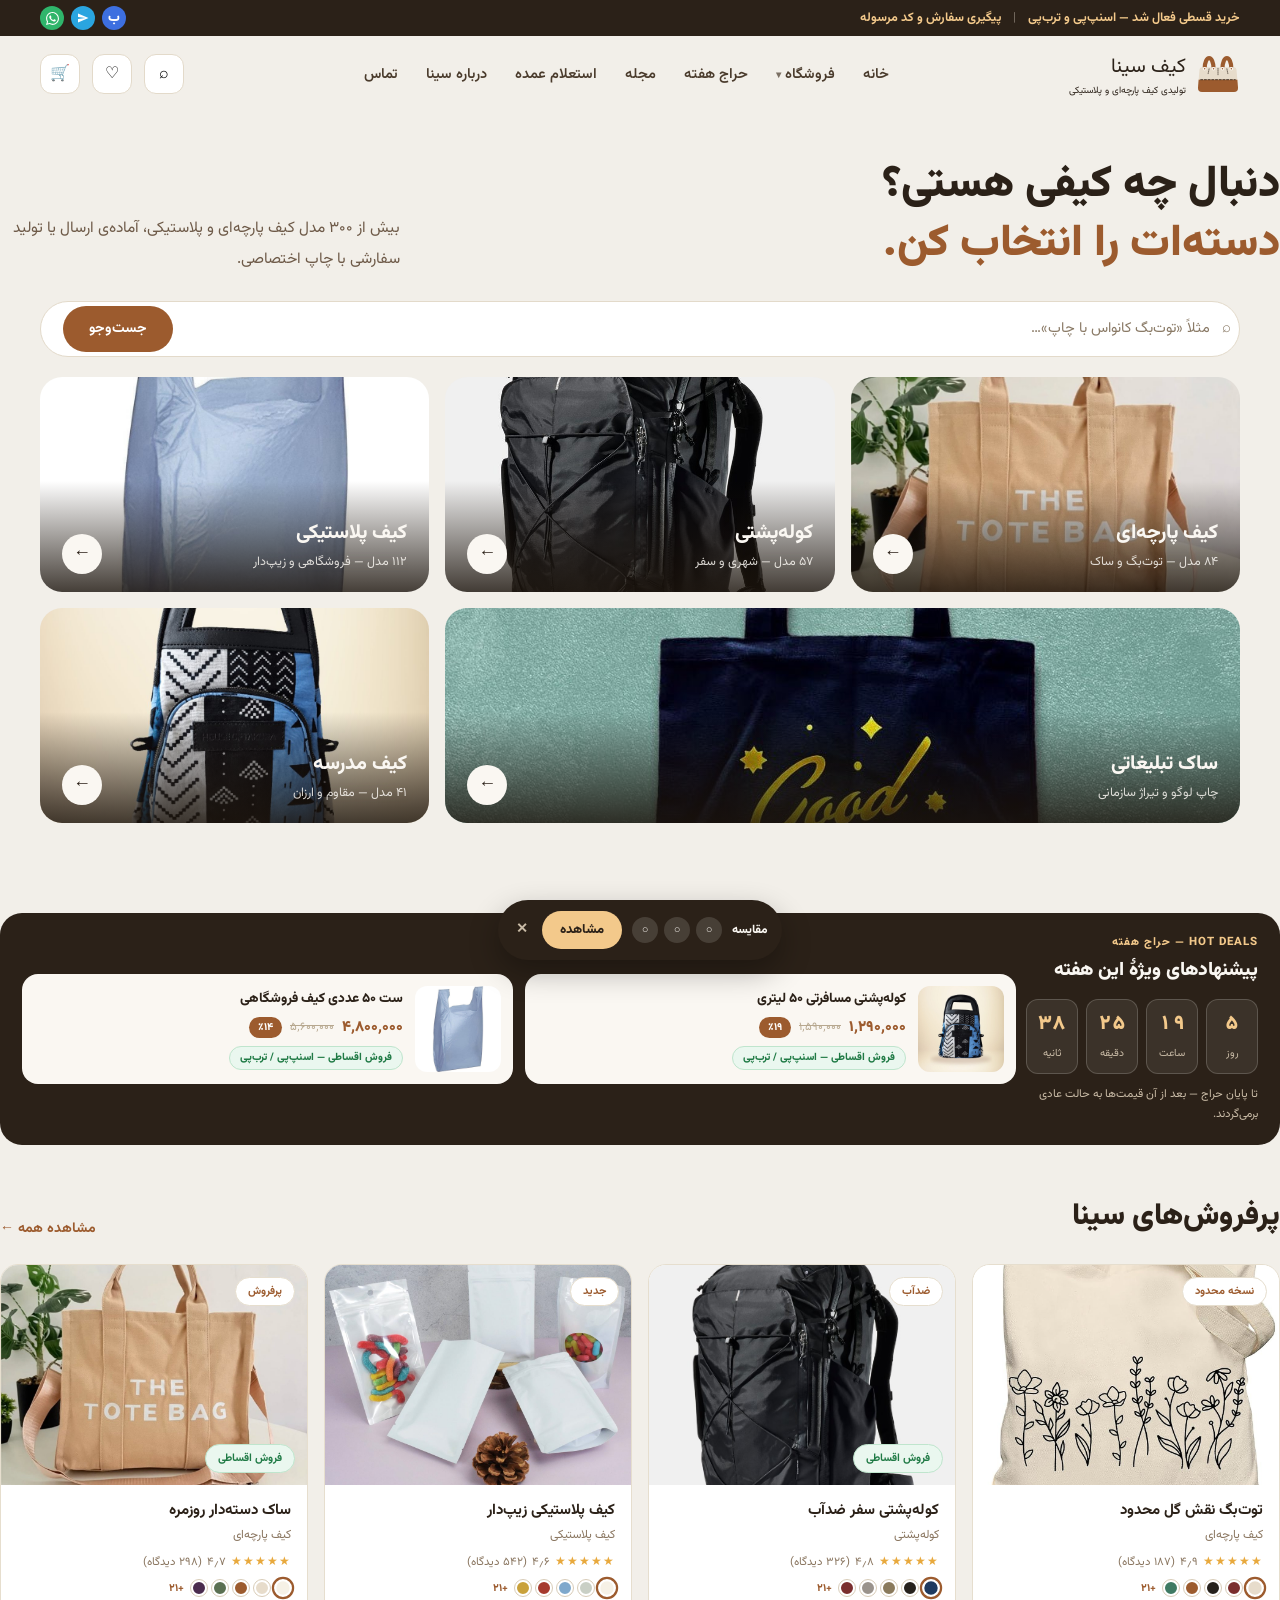
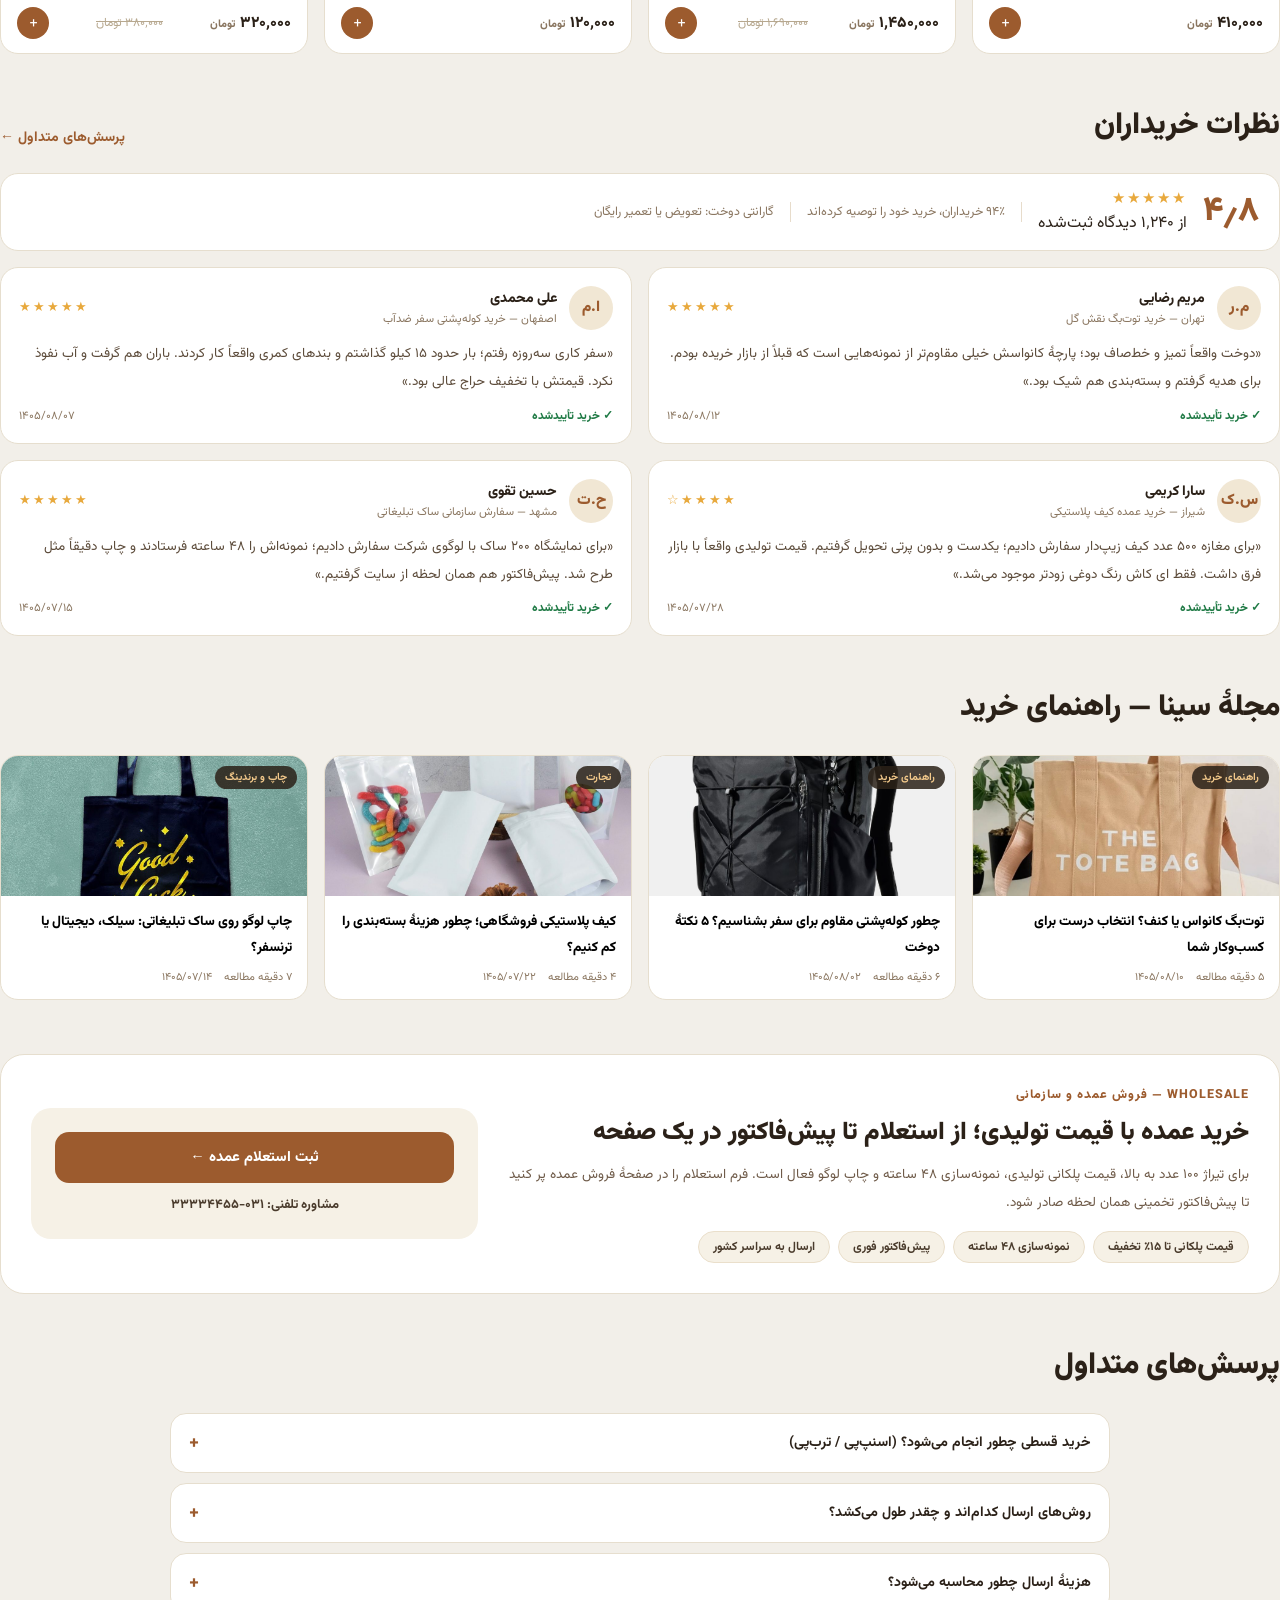
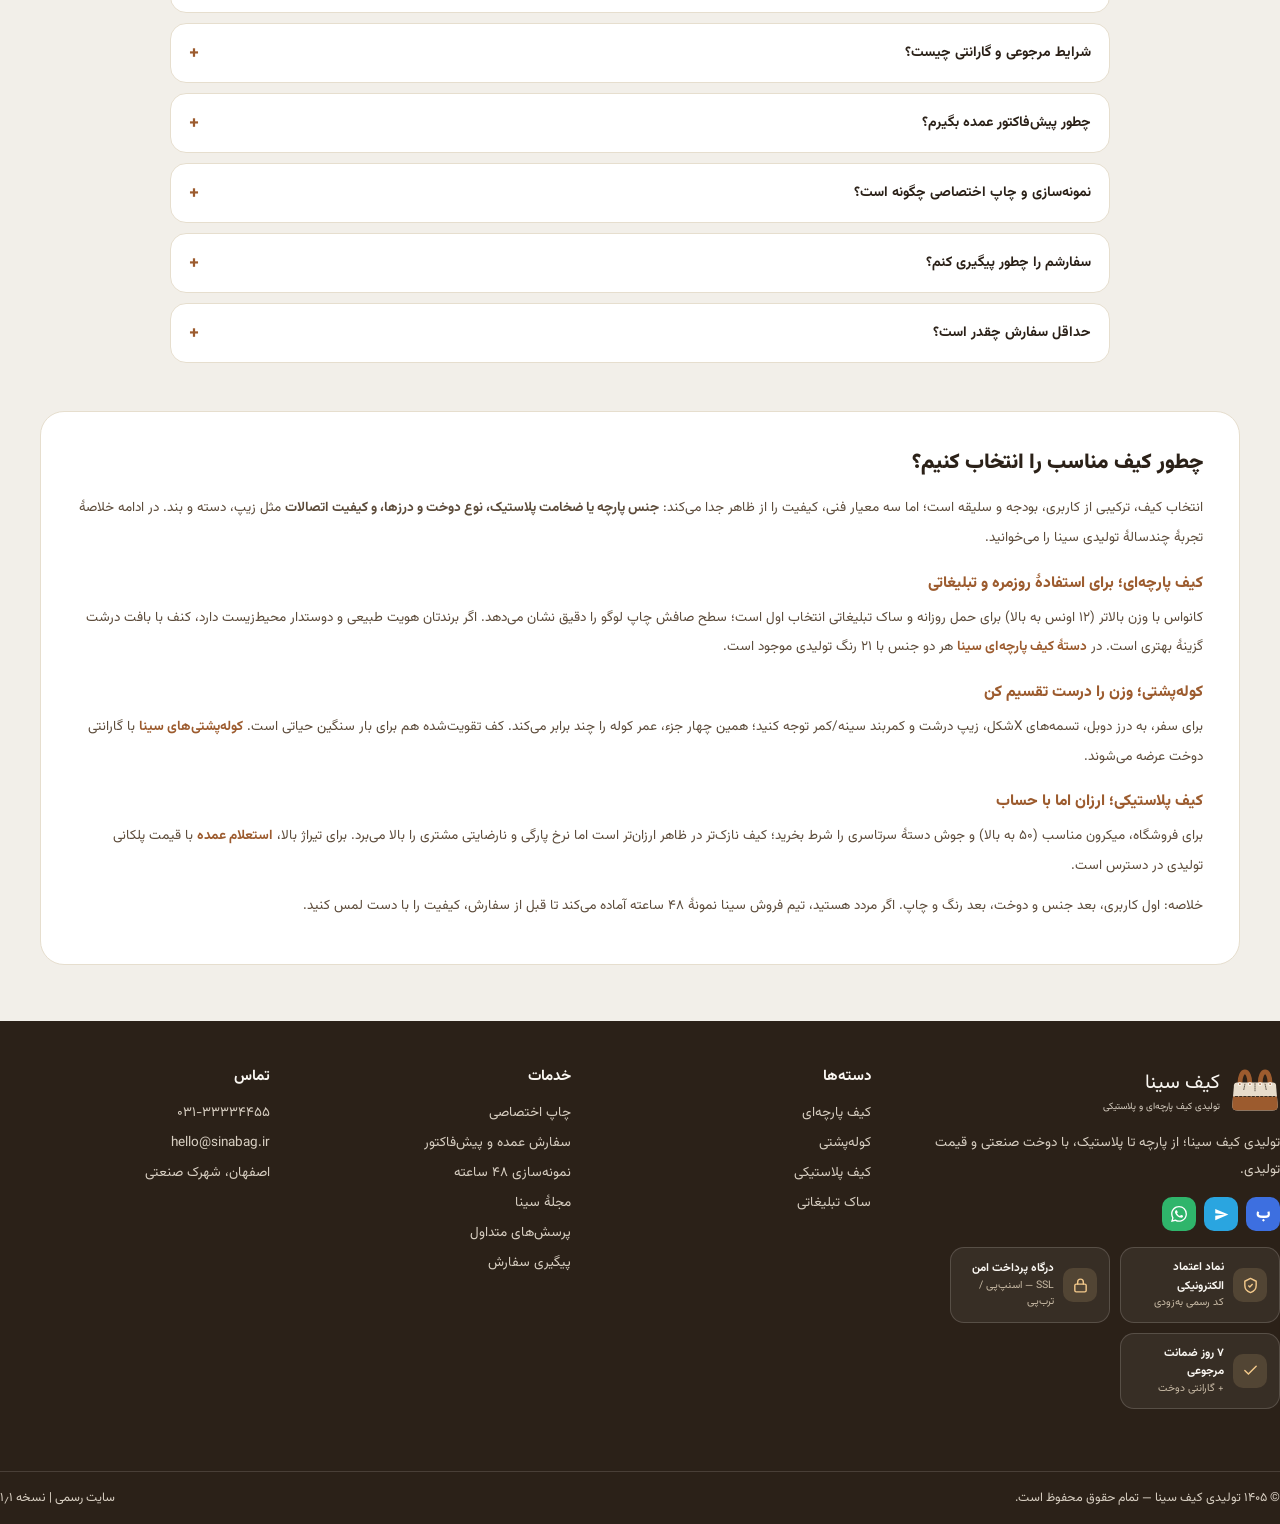
==== commit 3d8fef34: "v1.2.1 — replace «کارخانه/کارخونه» with «تولیدی» site-wide (17 spots)" ====
--- a/index.html
+++ b/index.html
@@ -3,8 +3,8 @@
 <head>
 <meta charset="utf-8">
 <meta name="viewport" content="width=device-width, initial-scale=1">
-<title>تولیدی کیف سینا | کیف پارچه‌ای، کوله‌پشتی و کیف پلاستیکی — قیمت کارخانه</title>
-<meta name="description" content="بیش از ۳۰۰ مدل کیف پارچه‌ای، کوله‌پشتی و کیف پلاستیکی با قیمت کارخانه؛ سفارش سازمانی با چاپ لوگو و نمونه‌سازی ۴۸ ساعته.">
+<title>تولیدی کیف سینا | کیف پارچه‌ای، کوله‌پشتی و کیف پلاستیکی — قیمت تولیدی</title>
+<meta name="description" content="بیش از ۳۰۰ مدل کیف پارچه‌ای، کوله‌پشتی و کیف پلاستیکی با قیمت تولیدی؛ سفارش سازمانی با چاپ لوگو و نمونه‌سازی ۴۸ ساعته.">
 <meta name="theme-color" content="#FAF7F2">
 <link rel="icon" type="image/png" sizes="32x32" href="img/favicon-32.png">
 <link rel="icon" type="image/png" sizes="64x64" href="img/favicon-64.png">
@@ -82,7 +82,7 @@
       <div class="rgrid">
         <div class="rcard"><div class="rhead"><div class="rav">م.ر</div><div><div class="rname">مریم رضایی</div><div class="rcity">تهران — خرید توت‌بگ نقش گل</div></div><div class="rstars">★★★★★</div></div><p class="rtext">«دوخت واقعاً تمیز و خط‌صاف بود؛ پارچهٔ کانواسش خیلی مقاوم‌تر از نمونه‌هایی است که قبلاً از بازار خریده بودم. برای هدیه گرفتم و بسته‌بندی هم شیک بود.»</p><div class="rmeta"><span class="rvf">✓ خرید تأییدشده</span><span>۱۴۰۵/۰۸/۱۲</span></div></div>
         <div class="rcard"><div class="rhead"><div class="rav">ا.م</div><div><div class="rname">علی محمدی</div><div class="rcity">اصفهان — خرید کوله‌پشتی سفر ضدآب</div></div><div class="rstars">★★★★★</div></div><p class="rtext">«سفر کاری سه‌روزه رفتم؛ بار حدود ۱۵ کیلو گذاشتم و بندهای کمری واقعاً کار کردند. باران هم گرفت و آب نفوذ نکرد. قیمتش با تخفیف حراج عالی بود.»</p><div class="rmeta"><span class="rvf">✓ خرید تأییدشده</span><span>۱۴۰۵/۰۸/۰۷</span></div></div>
-        <div class="rcard"><div class="rhead"><div class="rav">س.ک</div><div><div class="rname">سارا کریمی</div><div class="rcity">شیراز — خرید عمده کیف پلاستیکی</div></div><div class="rstars">★★★★☆</div></div><p class="rtext">«برای مغازه ۵۰۰ عدد کیف زیپ‌دار سفارش دادیم؛ یکدست و بدون پرتی تحویل گرفتیم. قیمت کارخانه واقعاً با بازار فرق داشت. فقط ای کاش رنگ دوغی زودتر موجود می‌شد.»</p><div class="rmeta"><span class="rvf">✓ خرید تأییدشده</span><span>۱۴۰۵/۰۷/۲۸</span></div></div>
+        <div class="rcard"><div class="rhead"><div class="rav">س.ک</div><div><div class="rname">سارا کریمی</div><div class="rcity">شیراز — خرید عمده کیف پلاستیکی</div></div><div class="rstars">★★★★☆</div></div><p class="rtext">«برای مغازه ۵۰۰ عدد کیف زیپ‌دار سفارش دادیم؛ یکدست و بدون پرتی تحویل گرفتیم. قیمت تولیدی واقعاً با بازار فرق داشت. فقط ای کاش رنگ دوغی زودتر موجود می‌شد.»</p><div class="rmeta"><span class="rvf">✓ خرید تأییدشده</span><span>۱۴۰۵/۰۷/۲۸</span></div></div>
         <div class="rcard"><div class="rhead"><div class="rav">ح.ت</div><div><div class="rname">حسین تقوی</div><div class="rcity">مشهد — سفارش سازمانی ساک تبلیغاتی</div></div><div class="rstars">★★★★★</div></div><p class="rtext">«برای نمایشگاه ۲۰۰ ساک با لوگوی شرکت سفارش دادیم؛ نمونه‌اش را ۴۸ ساعته فرستادند و چاپ دقیقاً مثل طرح شد. پیش‌فاکتور هم همان لحظه از سایت گرفتیم.»</p><div class="rmeta"><span class="rvf">✓ خرید تأییدشده</span><span>۱۴۰۵/۰۷/۱۵</span></div></div>
       </div>
     </section>
@@ -99,8 +99,8 @@
       <div class="wban">
         <div class="wban-tx">
           <span class="k">WHOLESALE — فروش عمده و سازمانی</span>
-          <h2>خرید عمده با قیمت کارخانه؛ از استعلام تا پیش‌فاکتور در یک صفحه</h2>
-          <p>برای تیراژ ۱۰۰ عدد به بالا، قیمت پلکانی کارخانه، نمونه‌سازی ۴۸ ساعته و چاپ لوگو فعال است. فرم استعلام را در صفحهٔ فروش عمده پر کنید تا پیش‌فاکتور تخمینی همان لحظه صادر شود.</p>
+          <h2>خرید عمده با قیمت تولیدی؛ از استعلام تا پیش‌فاکتور در یک صفحه</h2>
+          <p>برای تیراژ ۱۰۰ عدد به بالا، قیمت پلکانی تولیدی، نمونه‌سازی ۴۸ ساعته و چاپ لوگو فعال است. فرم استعلام را در صفحهٔ فروش عمده پر کنید تا پیش‌فاکتور تخمینی همان لحظه صادر شود.</p>
           <ul class="wban-list"><li>قیمت پلکانی تا ۱۵٪ تخفیف</li><li>نمونه‌سازی ۴۸ ساعته</li><li>پیش‌فاکتور فوری</li><li>ارسال به سراسر کشور</li></ul>
         </div>
         <div class="wban-cta">
@@ -119,18 +119,18 @@
         <details class="faq"><summary>چطور پیش‌فاکتور عمده بگیرم؟</summary><div class="fa-b">از بخش <a href="wholesale.html" style="color:#9C5B2E;font-weight:700">استعلام قیمت عمده</a> فرم را پر کنید؛ پیش‌فاکتور تخمینی همان لحظه صادر و قابل چاپ/PDF می‌شود. نسخهٔ رسمی پس از تماس کارشناس ارسال می‌شود.</div></details>
         <details class="faq"><summary>نمونه‌سازی و چاپ اختصاصی چگونه است؟</summary><div class="fa-b">نمونه در <b>۴۸ ساعت</b> آماده می‌شود. چاپ سیلک (۱ تا ۴ رنگ) برای تیراژ بالا و چاپ دیجیتال برای طرح‌های تمام‌رنگ. حداقل تیراژ چاپ ۱۰۰ عدد است.</div></details>
         <details class="faq"><summary>سفارشم را چطور پیگیری کنم؟</summary><div class="fa-b">پس از ارسال، <b>کد مرسوله</b> پیامک می‌شود؛ آن را در «<a href="#" data-modal="mTrack" style="color:#9C5B2E;font-weight:700">پیگیری سفارش</a>» بالای سایت وارد کنید یا عضو کانال اختصاصی پیگیری مرسوله شوید تا هر تغییر وضعیت خودکار اعلام شود.</div></details>
-        <details class="faq"><summary>حداقل سفارش چقدر است؟</summary><div class="fa-b">خرید تکی فقط به‌صورت تلفنی انجام می‌شود؛ خرید عمده از <b>۱۰۰ عدد</b> با قیمت پلکانی کارخانه فعال است.</div></details>
+        <details class="faq"><summary>حداقل سفارش چقدر است؟</summary><div class="fa-b">خرید تکی فقط به‌صورت تلفنی انجام می‌شود؛ خرید عمده از <b>۱۰۰ عدد</b> با قیمت پلکانی تولیدی فعال است.</div></details>
       </div>
     </section>
     <section class="wrap" id="seoGuide"><div class="seo">
       <h2>چطور کیف مناسب را انتخاب کنیم؟</h2>
       <p>انتخاب کیف، ترکیبی از کاربری، بودجه و سلیقه است؛ اما سه معیار فنی، کیفیت را از ظاهر جدا می‌کند: <b>جنس پارچه یا ضخامت پلاستیک، نوع دوخت و درزها، و کیفیت اتصالات</b> مثل زیپ، دسته و بند. در ادامه خلاصهٔ تجربهٔ چندسالهٔ تولیدی سینا را می‌خوانید.</p>
       <h3>کیف پارچه‌ای؛ برای استفادهٔ روزمره و تبلیغاتی</h3>
-      <p>کانواس با وزن بالاتر (۱۲ اونس به بالا) برای حمل روزانه و ساک تبلیغاتی انتخاب اول است؛ سطح صافش چاپ لوگو را دقیق نشان می‌دهد. اگر برندتان هویت طبیعی و دوستدار محیط‌زیست دارد، کنف با بافت درشت گزینهٔ بهتری است. در <a href="#cats">دستهٔ کیف پارچه‌ای سینا</a> هر دو جنس با ۲۱ رنگ کارخانه موجود است.</p>
+      <p>کانواس با وزن بالاتر (۱۲ اونس به بالا) برای حمل روزانه و ساک تبلیغاتی انتخاب اول است؛ سطح صافش چاپ لوگو را دقیق نشان می‌دهد. اگر برندتان هویت طبیعی و دوستدار محیط‌زیست دارد، کنف با بافت درشت گزینهٔ بهتری است. در <a href="#cats">دستهٔ کیف پارچه‌ای سینا</a> هر دو جنس با ۲۱ رنگ تولیدی موجود است.</p>
       <h3>کوله‌پشتی؛ وزن را درست تقسیم کن</h3>
       <p>برای سفر، به درز دوبل، تسمه‌های Xشکل، زیپ درشت و کمربند سینه/کمر توجه کنید؛ همین چهار جزء، عمر کوله را چند برابر می‌کند. کف تقویت‌شده هم برای بار سنگین حیاتی است. <a href="#hot">کوله‌پشتی‌های سینا</a> با گارانتی دوخت عرضه می‌شوند.</p>
       <h3>کیف پلاستیکی؛ ارزان اما با حساب</h3>
-      <p>برای فروشگاه، میکرون مناسب (۵۰ به بالا) و جوش دستهٔ سرتاسری را شرط بخرید؛ کیف نازک‌تر در ظاهر ارزان‌تر است اما نرخ پارگی و نارضایتی مشتری را بالا می‌برد. برای تیراژ بالا، <a href="wholesale.html">استعلام عمده</a> با قیمت پلکانی کارخانه در دسترس است.</p>
+      <p>برای فروشگاه، میکرون مناسب (۵۰ به بالا) و جوش دستهٔ سرتاسری را شرط بخرید؛ کیف نازک‌تر در ظاهر ارزان‌تر است اما نرخ پارگی و نارضایتی مشتری را بالا می‌برد. برای تیراژ بالا، <a href="wholesale.html">استعلام عمده</a> با قیمت پلکانی تولیدی در دسترس است.</p>
       <p>خلاصه: اول کاربری، بعد جنس و دوخت، بعد رنگ و چاپ. اگر مردد هستید، تیم فروش سینا نمونهٔ ۴۸ ساعته آماده می‌کند تا قبل از سفارش، کیفیت را با دست لمس کنید.</p>
     </div></section>
     <footer class="ft" id="contact"><div class="wrap">
@@ -151,7 +151,7 @@
 <line x1="120.00" y1="94.00" x2="120.00" y2="120.00" stroke="#2B2118" stroke-opacity="0.8" stroke-width="3" stroke-dasharray="4 4" stroke-linecap="round"/>
 <line x1="156.00" y1="96.00" x2="160.00" y2="116.00" stroke="#2B2118" stroke-opacity="0.8" stroke-width="3" stroke-dasharray="4 4" stroke-linecap="round"/>
 </g>
-</svg><div class="lk-txt" style="color:#FAF7F2"><div class="lk-name" style="font-size:20px">کیف سینا</div><div class="lk-sub" style="font-size:9.5px;color:#D8CFC2">تولیدی کیف پارچه‌ای و پلاستیکی</div></div></div><p style="font-size:13.5px;margin-top:14px;line-height:2">تولیدی کیف سینا؛ از پارچه تا پلاستیک، با دوخت صنعتی و قیمت کارخانه.</p><div class="soc" aria-label="پیام‌رسان‌ها">
+</svg><div class="lk-txt" style="color:#FAF7F2"><div class="lk-name" style="font-size:20px">کیف سینا</div><div class="lk-sub" style="font-size:9.5px;color:#D8CFC2">تولیدی کیف پارچه‌ای و پلاستیکی</div></div></div><p style="font-size:13.5px;margin-top:14px;line-height:2">تولیدی کیف سینا؛ از پارچه تا پلاستیک، با دوخت صنعتی و قیمت تولیدی.</p><div class="soc" aria-label="پیام‌رسان‌ها">
         <a class="soc-bl" href="#" data-toast="کانال بلهٔ تولیدی سینا: bale.ai/sinabag" aria-label="بله" title="بله">ب</a>
         <a class="soc-tg" href="#" data-toast="کانال تلگرام: t.me/sinabag" aria-label="تلگرام" title="تلگرام"><svg viewBox="0 0 24 24" width="15" height="15" fill="currentColor"><path d="M2.01 21L23 12 2.01 3 2 10l15 2-15 2z"/></svg></a>
         <a class="soc-wa" href="#" data-toast="واتس‌اپ سفارش: ۰۹۱۳-۰۰۰-۰۰۰۰" aria-label="واتس‌اپ" title="واتس‌اپ"><svg viewBox="0 0 24 24" width="16" height="16" fill="currentColor"><path d="M17.472 14.382c-.297-.149-1.758-.867-2.03-.967-.273-.099-.471-.148-.67.15-.197.297-.767.966-.94 1.164-.173.199-.347.223-.644.075-.297-.15-1.255-.463-2.39-1.475-.883-.788-1.48-1.761-1.653-2.059-.173-.297-.018-.458.13-.606.134-.133.298-.347.446-.52.149-.174.198-.298.298-.497.099-.198.05-.371-.025-.52-.075-.149-.669-1.612-.916-2.207-.242-.579-.487-.5-.669-.51l-.57-.01c-.198 0-.52.074-.792.372-.272.297-1.04 1.016-1.04 2.479 0 1.462 1.065 2.875 1.213 3.074.149.198 2.096 3.2 5.077 4.487.709.306 1.262.489 1.694.625.712.227 1.36.195 1.871.118.571-.085 1.758-.719 2.006-1.413.248-.694.248-1.289.173-1.413-.074-.124-.272-.198-.57-.347M12.05 21.785h-.004a9.87 9.87 0 01-5.031-1.378l-.361-.214-3.741.982.998-3.648-.235-.374a9.86 9.86 0 01-1.51-5.26c.001-5.45 4.436-9.884 9.888-9.884 2.64 0 5.122 1.03 6.988 2.898a9.825 9.825 0 012.893 6.994c-.003 5.45-4.437 9.884-9.885 9.884m8.413-18.297A11.815 11.815 0 0012.05 0C5.495 0 .16 5.335.157 11.892c0 2.096.547 4.142 1.588 5.945L.057 24l6.305-1.654a11.882 11.882 0 005.683 1.448h.005c6.554 0 11.89-5.335 11.893-11.893a11.821 11.821 0 00-3.48-8.413"/></svg></a>
@@ -167,7 +167,7 @@
     </div></footer>
     <div class="modal" id="mQV" role="dialog" aria-modal="true" aria-label="مشاهده سریع محصول"><div class="mbox">
       <button class="mclose" data-close aria-label="بستن">✕</button>
-      <div class="qv"><img id="qvImg" src="img/tote-04.jpg" alt=""><div><h3 id="qvName">—</h3><div class="mcat" id="qvCat">—</div><div class="prate" id="qvRate" style="margin-top:0"></div><div class="qprice" id="qvPrice">—</div><div class="qold" id="qvOld" style="display:none"></div><div style="font-size:12px;font-weight:700;margin-top:10px">انتخاب رنگ:</div><div class="pal" id="qvPal"></div><div class="qnote" id="qvNote">این مدل در ۲۱ رنگ کارخانه تولید می‌شود؛ برای رنگ پنتون و سفارش عمده تماس بگیرید: ۰۳۱-۳۳۳۳۴۴۵۵</div></div></div>
+      <div class="qv"><img id="qvImg" src="img/tote-04.jpg" alt=""><div><h3 id="qvName">—</h3><div class="mcat" id="qvCat">—</div><div class="prate" id="qvRate" style="margin-top:0"></div><div class="qprice" id="qvPrice">—</div><div class="qold" id="qvOld" style="display:none"></div><div style="font-size:12px;font-weight:700;margin-top:10px">انتخاب رنگ:</div><div class="pal" id="qvPal"></div><div class="qnote" id="qvNote">این مدل در تولیدی سینا با ۲۱ رنگ آماده عرضه می‌شود؛ برای رنگ پنتون و سفارش عمده تماس بگیرید: ۰۳۱-۳۳۳۳۴۴۵۵</div></div></div>
       <div class="invbtns"><a class="wbtn" style="width:auto;flex:1;border-radius:12px;padding:12px;font-size:13px" href="tel:+983133334455">ثبت سفارش تلفنی</a><button class="cl" data-close>بستن</button></div>
     </div></div>
     <div class="modal" id="mCmp" role="dialog" aria-modal="true" aria-label="مقایسه محصولات"><div class="mbox" style="max-width:780px">
@@ -234,7 +234,7 @@
       document.querySelectorAll('.psw').forEach(function(row){
         row.addEventListener('click',function(e){
           var t=e.target;
-          if(t.classList&&t.classList.contains('more')){toast('۲۱ رنگ در کارخانه موجود است — در «مشاهدهٔ سریع» ببینید');return;}
+          if(t.classList&&t.classList.contains('more')){toast('۲۱ رنگ در تولیدی موجود است — در «مشاهدهٔ سریع» ببینید');return;}
           if(t.tagName!=='I')return;
           row.querySelectorAll('i').forEach(function(x){x.classList.remove('on');});
           t.classList.add('on');
@@ -302,7 +302,7 @@
           qvPal.innerHTML='';qvSel=null;
           PAL.forEach(function(p){
             var d=document.createElement('i');d.style.background=p[1];d.title=p[0];
-            d.addEventListener('click',function(){qvPal.querySelectorAll('i').forEach(function(x){x.classList.remove('on');});d.classList.add('on');qvSel=p;document.getElementById('qvNote').textContent='رنگ انتخابی: '+p[0]+' — این مدل در ۲۱ رنگ کارخانه تولید می‌شود؛ سفارش عمده با رنگ پنتون هم انجام می‌شود.';});
+            d.addEventListener('click',function(){qvPal.querySelectorAll('i').forEach(function(x){x.classList.remove('on');});d.classList.add('on');qvSel=p;document.getElementById('qvNote').textContent='رنگ انتخابی: '+p[0]+' — این مدل در تولیدی سینا با ۲۱ رنگ آماده عرضه می‌شود؛ سفارش عمده با رنگ پنتون هم انجام می‌شود.';});
             qvPal.appendChild(d);
           });
           openM('mQV');
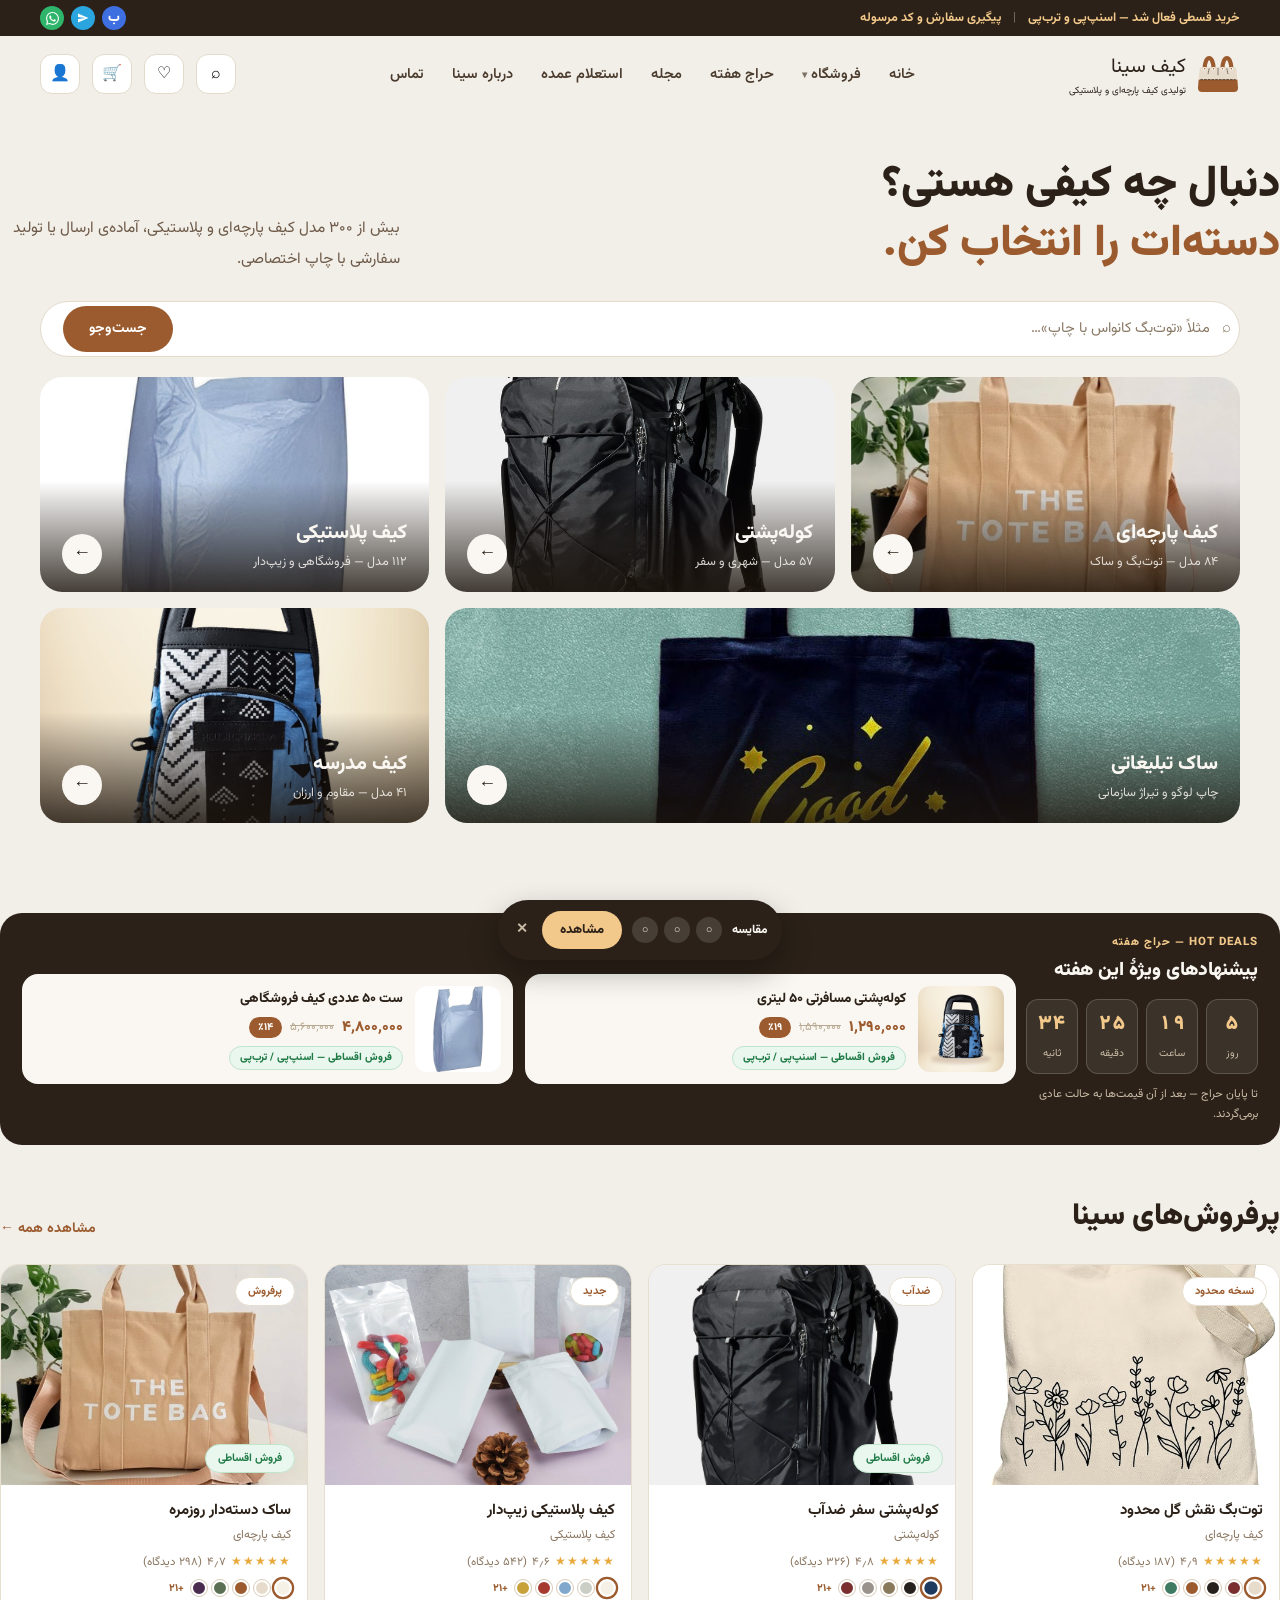
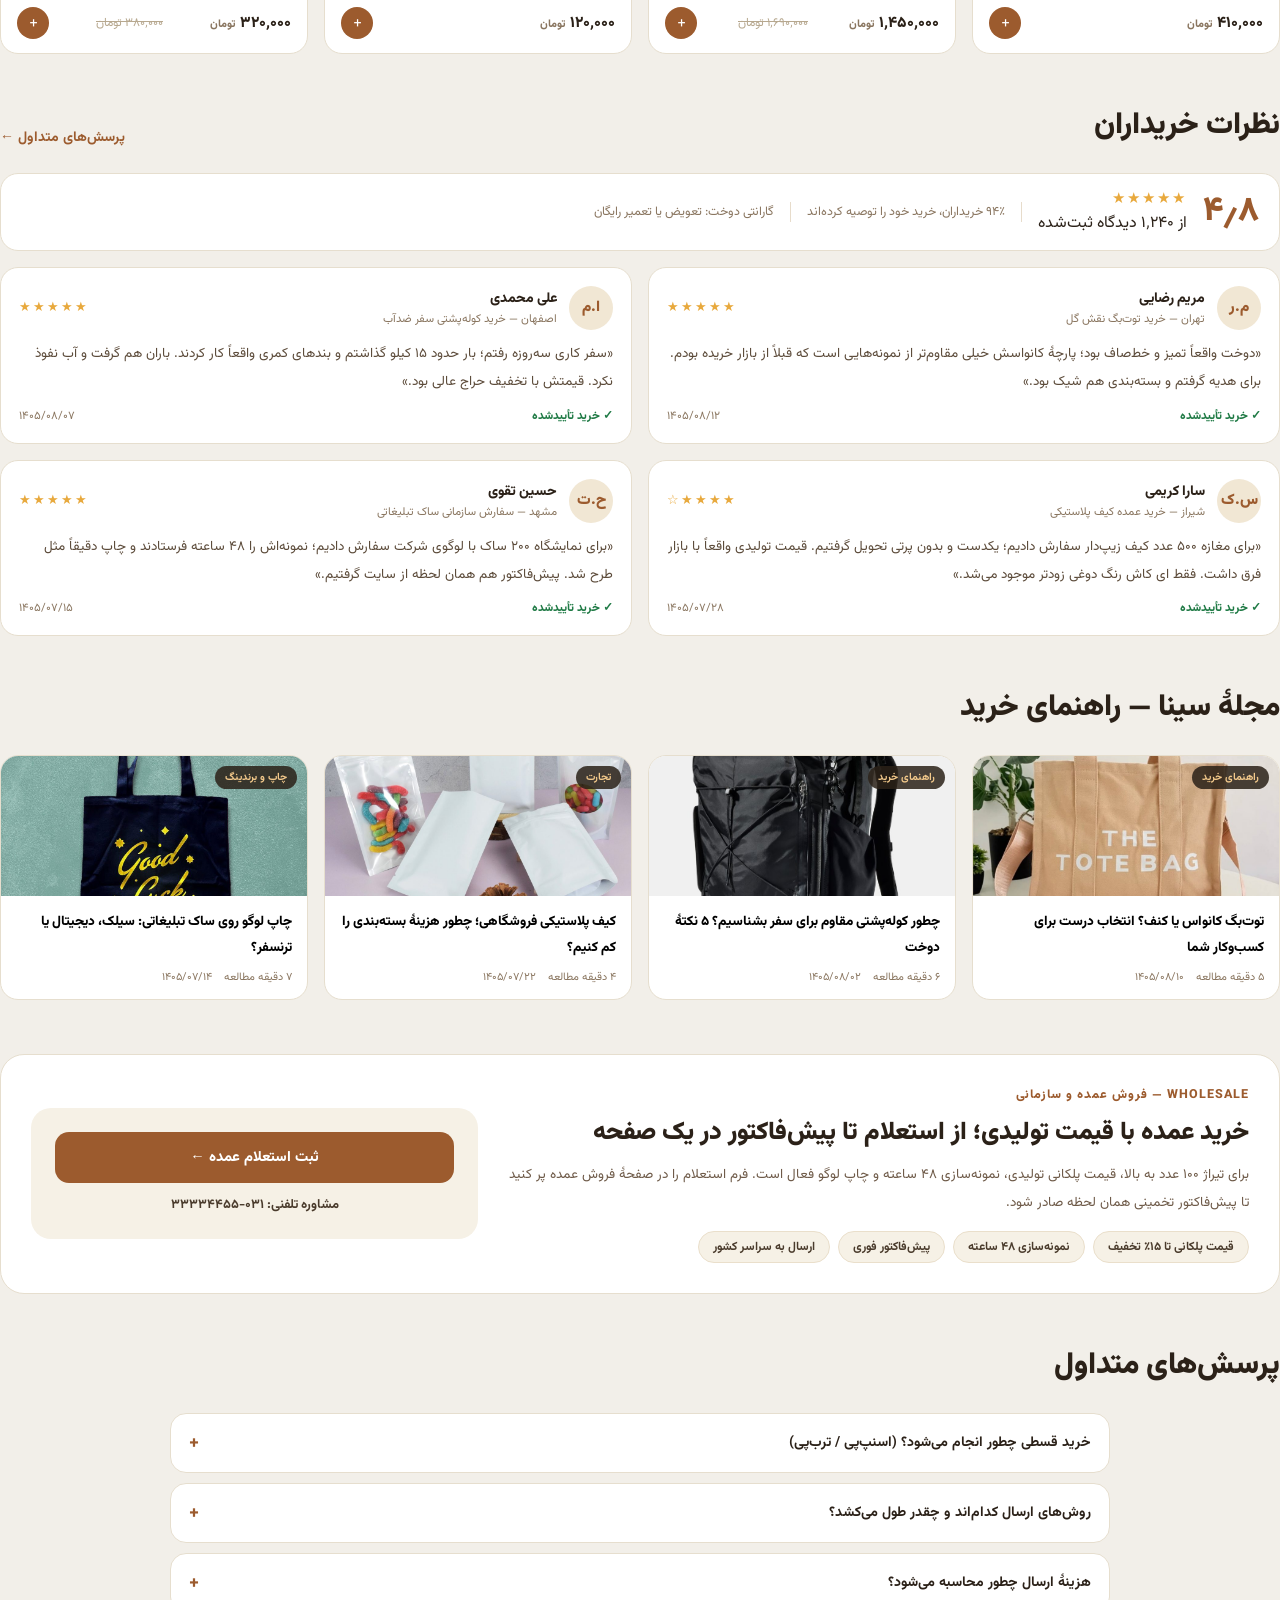
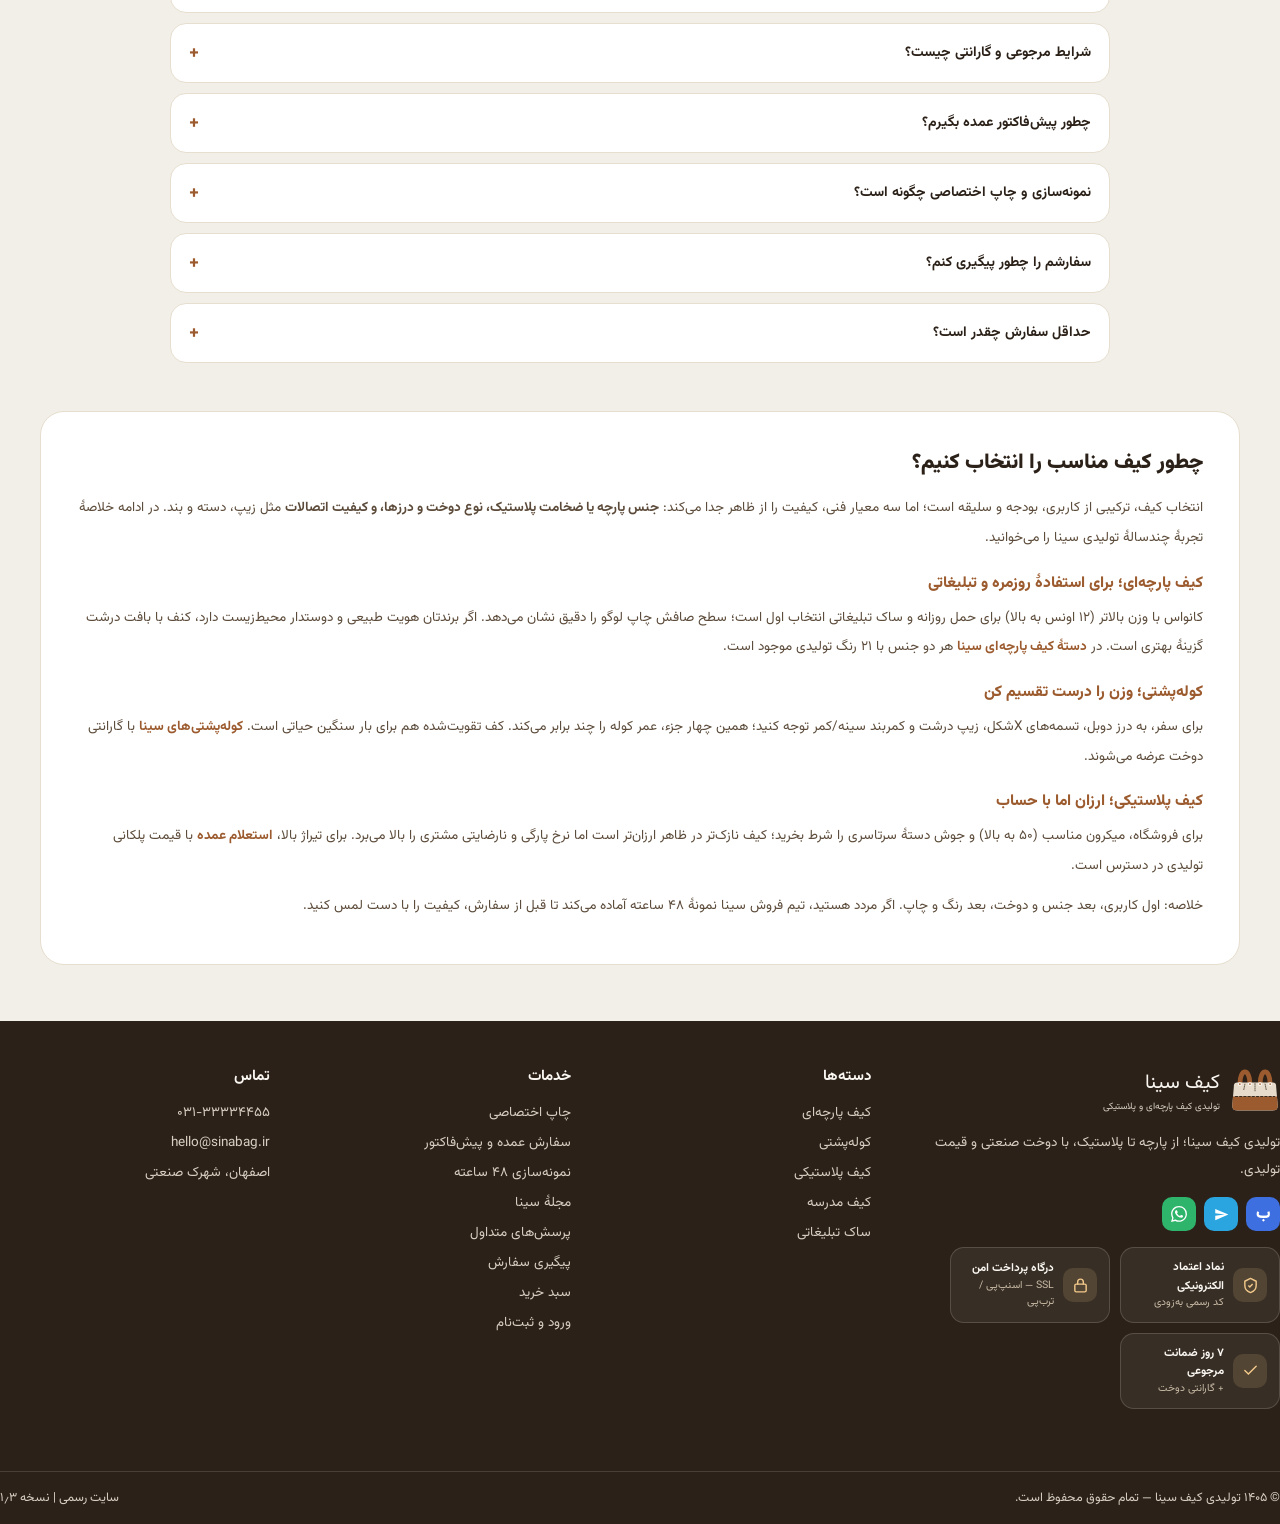
==== commit 79d8dae3: "v1.3 — full shop: cart, category listing, product detail, auth, checkout with final invoice, payment" ====
--- a/index.html
+++ b/index.html
@@ -11,6 +11,8 @@
 <link rel="icon" type="image/png" sizes="192x192" href="img/favicon-192.png">
 <link rel="apple-touch-icon" href="img/favicon-192.png">
 <link rel="stylesheet" href="style.css">
+<script src="products.js"></script>
+<script src="app.js"></script>
 <script type="application/ld+json">{"@context":"https://schema.org","@type":"Organization","name":"تولیدی کیف سینا","alternateName":"SinaBag","url":"https://sinabag.vercel.app/","telephone":"+98-31-33334455","address":{"@type":"PostalAddress","addressLocality":"اصفهان","addressCountry":"IR"},"sameAs":["https://t.me/sinabag"]}</script>
 </head>
 <body id="top">
@@ -41,9 +43,9 @@
 </g>
 </svg><div class="lk-txt"><div class="lk-name" style="font-size:20px">کیف سینا</div><div class="lk-sub" style="font-size:9.5px">تولیدی کیف پارچه‌ای و پلاستیکی</div></div></div>
       <ul class="nav"><li><a href="#top">خانه</a></li><li class="has-mega"><a href="#cats">فروشگاه</a><div class="mega"><div><h5>کیف پارچه‌ای</h5><a class="mi" href="#hot" data-q="توت‌بگ">توت‌بگ کانواس</a><a class="mi" href="#hot" data-q="توت‌بگ">توت‌بگ نقش‌دار</a><a class="mi" href="#hot" data-q="ساک">ساک دسته‌دار</a><a class="mi" href="#hot" data-q="ساک">ساک سفر</a></div><div><h5>کوله‌پشتی</h5><a class="mi" href="#hot" data-q="کوله‌پشتی">کوله شهری</a><a class="mi" href="#hot" data-q="کوله‌پشتی">کوله سفر</a><a class="mi" href="#hot" data-q="کوله‌پشتی">کوله مدرسه</a><a class="mi" href="#hot" data-q="کوله‌پشتی">کوله لپ‌تاپ</a></div><div><h5>کیف پلاستیکی</h5><a class="mi" href="#hot" data-q="پلاستیکی">کیف فروشگاهی</a><a class="mi" href="#hot" data-q="پلاستیکی">کیف زیپ‌دار</a><a class="mi" href="#hot" data-q="پلاستیکی">کیف رولی</a><a class="mi" href="#hot" data-q="پلاستیکی">بسته‌بندی</a></div><div><h5>ساک تبلیغاتی</h5><a class="mi" href="wholesale.html">چاپ سیلک</a><a class="mi" href="wholesale.html">چاپ دیجیتال</a><a class="mi" href="wholesale.html">تیراژ عمده</a><a class="mi" href="wholesale.html">نمونه‌سازی ۴۸ ساعته</a></div><div class="mnote"><span>۳۰۰+ مدل آماده و تولید سفارشی با رنگ و ابعاد دلخواه</span><b>مشاوره: ۰۳۱-۳۳۳۳۴۴۵۵</b></div></div></li><li><a href="#deals">حراج هفته</a></li><li><a href="#blog">مجله</a></li><li><a href="wholesale.html">استعلام عمده</a></li><li><a href="#about">درباره سینا</a></li><li><a href="#contact">تماس</a></li></ul>
-      <div class="ic"><button class="b" id="btnSearch" title="جست‌وجو" aria-label="جست‌وجو">⌕</button><button class="b" id="btnWl" title="علاقه‌مندی‌ها" aria-label="علاقه‌مندی‌ها">♡<span class="wlbadge" id="wlBadge"></span></button><button class="b" data-toast="سبد خرید به‌زودی فعال می‌شود — ثبت سفارش تلفنی: ۰۳۱-۳۳۳۳۴۴۵۵" title="سبد خرید" aria-label="سبد خرید">🛒</button></div><button class="mburger" id="burger" aria-label="منو" aria-controls="mnav">☰</button>
+      <div class="ic"><button class="b" id="btnSearch" title="جست‌وجو" aria-label="جست‌وجو">⌕</button><button class="b" id="btnWl" title="علاقه‌مندی‌ها" aria-label="علاقه‌مندی‌ها">♡<span class="wlbadge" id="wlBadge"></span></button><a class="b" href="cart.html" title="سبد خرید" aria-label="سبد خرید">🛒<span class="wlbadge" id="cartBadge"></span></a><a class="b" href="login.html" title="ورود و ثبت‌نام" aria-label="ورود و ثبت‌نام">👤</a></div><button class="mburger" id="burger" aria-label="منو" aria-controls="mnav">☰</button>
     </div>
-    <nav class="mnav" id="mnav"><a href="#top">خانه</a><a href="#cats">فروشگاه</a><a href="#hot" style="padding-right:18px;font-size:13px;font-weight:600">— کیف پارچه‌ای</a><a href="#hot" style="padding-right:18px;font-size:13px;font-weight:600">— کوله‌پشتی</a><a href="#hot" style="padding-right:18px;font-size:13px;font-weight:600">— کیف پلاستیکی</a><a href="#hot" data-q="ساک" style="padding-right:18px;font-size:13px;font-weight:600">— ساک تبلیغاتی</a><a href="#deals">حراج هفته</a><a href="#blog">مجلهٔ سینا</a><a href="wholesale.html">استعلام قیمت عمده</a><a href="#" data-modal="mTrack">پیگیری سفارش</a><a href="#faq">پرسش‌های متداول</a><a href="#about">درباره سینا</a><a href="#contact">تماس</a></nav>
+    <nav class="mnav" id="mnav"><a href="#top">خانه</a><a href="#cats">فروشگاه</a><a href="category.html?cat=کیف پارچه‌ای" style="padding-right:18px;font-size:13px;font-weight:600">— کیف پارچه‌ای</a><a href="category.html?cat=کوله‌پشتی" style="padding-right:18px;font-size:13px;font-weight:600">— کوله‌پشتی</a><a href="category.html?cat=کیف پلاستیکی" style="padding-right:18px;font-size:13px;font-weight:600">— کیف پلاستیکی</a><a href="category.html?cat=ساک تبلیغاتی" style="padding-right:18px;font-size:13px;font-weight:600">— ساک تبلیغاتی</a><a href="#deals">حراج هفته</a><a href="#blog">مجلهٔ سینا</a><a href="wholesale.html">استعلام قیمت عمده</a><a href="#" data-modal="mTrack">پیگیری سفارش</a><a href="#faq">پرسش‌های متداول</a><a href="#about">درباره سینا</a><a href="#contact">تماس</a><a href="cart.html">سبد خرید</a><a href="login.html">ورود و ثبت‌نام</a></nav>
   </header>
     <section class="intro wrap">
       <h1>دنبال چه کیفی هستی؟<br/><span>دسته‌ات را انتخاب کن.</span></h1>
@@ -51,7 +53,7 @@
     </section>
     <section class="wrap" id="cats" style="padding-top:0">
       <form class="searchbig" id="searchform" role="search"><span aria-hidden="true">⌕</span><input id="si" type="search" placeholder="مثلاً «توت‌بگ کانواس با چاپ»…" autocomplete="off"><button class="btn" type="submit">جست‌وجو</button></form>
-      <div class="catgrid" style="margin-top:20px"><a class="cc " href="#hot"><img src="img/tote-05.jpg" alt="کیف پارچه‌ای"/><div class="ov"><div><b>کیف پارچه‌ای</b><span>۸۴ مدل — توت‌بگ و ساک</span></div><div class="go">←</div></div></a><a class="cc " href="#hot"><img src="img/backpack-05.jpg" alt="کوله‌پشتی"/><div class="ov"><div><b>کوله‌پشتی</b><span>۵۷ مدل — شهری و سفر</span></div><div class="go">←</div></div></a><a class="cc " href="#hot"><img src="img/plastic-03.jpg" alt="کیف پلاستیکی"/><div class="ov"><div><b>کیف پلاستیکی</b><span>۱۱۲ مدل — فروشگاهی و زیپ‌دار</span></div><div class="go">←</div></div></a><a class="cc wide" href="#hot" data-q="ساک"><img src="img/promo-05.jpg" alt="ساک تبلیغاتی"/><div class="ov"><div><b>ساک تبلیغاتی</b><span>چاپ لوگو و تیراژ سازمانی</span></div><div class="go">←</div></div></a><a class="cc " href="#hot"><img src="img/backpack-01.jpg" alt="کیف مدرسه"/><div class="ov"><div><b>کیف مدرسه</b><span>۴۱ مدل — مقاوم و ارزان</span></div><div class="go">←</div></div></a></div>
+      <div class="catgrid" style="margin-top:20px"><a class="cc " href="category.html?cat=کیف پارچه‌ای"><img src="img/tote-05.jpg" alt="کیف پارچه‌ای"/><div class="ov"><div><b>کیف پارچه‌ای</b><span>۸۴ مدل — توت‌بگ و ساک</span></div><div class="go">←</div></div></a><a class="cc " href="category.html?cat=کوله‌پشتی"><img src="img/backpack-05.jpg" alt="کوله‌پشتی"/><div class="ov"><div><b>کوله‌پشتی</b><span>۵۷ مدل — شهری و سفر</span></div><div class="go">←</div></div></a><a class="cc " href="category.html?cat=کیف پلاستیکی"><img src="img/plastic-03.jpg" alt="کیف پلاستیکی"/><div class="ov"><div><b>کیف پلاستیکی</b><span>۱۱۲ مدل — فروشگاهی و زیپ‌دار</span></div><div class="go">←</div></div></a><a class="cc wide" href="category.html?cat=ساک تبلیغاتی"><img src="img/promo-05.jpg" alt="ساک تبلیغاتی"/><div class="ov"><div><b>ساک تبلیغاتی</b><span>چاپ لوگو و تیراژ سازمانی</span></div><div class="go">←</div></div></a><a class="cc " href="category.html?cat=کیف مدرسه"><img src="img/backpack-01.jpg" alt="کیف مدرسه"/><div class="ov"><div><b>کیف مدرسه</b><span>۴۱ مدل — مقاوم و ارزان</span></div><div class="go">←</div></div></a></div>
     </section>
     <section class="sec wrap deals" id="deals">
       <div class="dealband">
@@ -73,7 +75,7 @@
     </section>
     <section class="sec wrap" id="hot">
       <div class="head"><h2>پرفروش‌های سینا</h2><a class="more" href="#hot" id="clearfilter">مشاهده همه ←</a></div>
-      <div class="grid"><div class="pcard" data-name="توت‌بگ نقش گل محدود" data-price="410000" data-old="" data-cat="کیف پارچه‌ای" data-rating="۴٫۹" data-reviews="۱۸۷" data-inst="0" data-img="img/tote-04.jpg" data-search="توت‌بگ نقش گل محدود کیف پارچه‌ای نسخه محدود"><div class="pimg"><img loading="lazy" src="img/tote-04.jpg" alt="توت‌بگ نقش گل محدود"/><span class="ptag">نسخه محدود</span><div class="pacts"><button data-fav="توت‌بگ نقش گل محدود" title="افزودن به علاقه‌مندی‌ها" aria-label="افزودن به علاقه‌مندی‌ها">♡</button><button data-cmp="توت‌بگ نقش گل محدود" title="مقایسه" aria-label="مقایسه">⇄</button><button data-qv="توت‌بگ نقش گل محدود" title="مشاهده سریع" aria-label="مشاهده سریع"><svg width="15" height="15" viewBox="0 0 24 24" fill="none" stroke="currentColor" stroke-width="2"><path d="M1 12s4-7 11-7 11 7 11 7-4 7-11 7S1 12 1 12z"/><circle cx="12" cy="12" r="3"/></svg></button></div></div><div class="pinfo"><div class="pname">توت‌بگ نقش گل محدود</div><div class="pmeta"><span class="pcat">کیف پارچه‌ای</span></div><div class="prate"><span class="st">★★★★★</span><span>۴٫۹</span><span>(۱۸۷ دیدگاه)</span></div><div class="psw" aria-label="رنگ‌های موجود"><i style="background:#E7DCCB" data-cname="کرم شتری" title="کرم شتری" class="on"></i><i style="background:#7A2E2E" data-cname="زرشکی" title="زرشکی"></i><i style="background:#26211C" data-cname="مشکی" title="مشکی"></i><i style="background:#9C5B2E" data-cname="عسلی" title="عسلی"></i><i style="background:#3F7A63" data-cname="سبز یشمی" title="سبز یشمی"></i><button class="more" type="button">+۲۱</button></div><div class="pfoot"><div class="pprice">۴۱۰٬۰۰۰ <small>تومان</small></div><button class="padd" data-toast="«توت‌بگ نقش گل محدود» — ثبت سفارش تلفنی: ۰۳۱-۳۳۳۳۴۴۵۵" title="افزودن به سبد" aria-label="افزودن به سبد">+</button></div></div></div><div class="pcard" data-name="کوله‌پشتی سفر ضدآب" data-price="1450000" data-old="1690000" data-cat="کوله‌پشتی" data-rating="۴٫۸" data-reviews="۳۲۶" data-inst="1" data-img="img/backpack-05.jpg" data-search="کوله‌پشتی سفر ضدآب کوله‌پشتی"><div class="pimg"><img loading="lazy" src="img/backpack-05.jpg" alt="کوله‌پشتی سفر ضدآب"/><span class="ptag">ضدآب</span><span class="ptag inst">فروش اقساطی</span><div class="pacts"><button data-fav="کوله‌پشتی سفر ضدآب" title="افزودن به علاقه‌مندی‌ها" aria-label="افزودن به علاقه‌مندی‌ها">♡</button><button data-cmp="کوله‌پشتی سفر ضدآب" title="مقایسه" aria-label="مقایسه">⇄</button><button data-qv="کوله‌پشتی سفر ضدآب" title="مشاهده سریع" aria-label="مشاهده سریع"><svg width="15" height="15" viewBox="0 0 24 24" fill="none" stroke="currentColor" stroke-width="2"><path d="M1 12s4-7 11-7 11 7 11 7-4 7-11 7S1 12 1 12z"/><circle cx="12" cy="12" r="3"/></svg></button></div></div><div class="pinfo"><div class="pname">کوله‌پشتی سفر ضدآب</div><div class="pmeta"><span class="pcat">کوله‌پشتی</span></div><div class="prate"><span class="st">★★★★★</span><span>۴٫۸</span><span>(۳۲۶ دیدگاه)</span></div><div class="psw" aria-label="رنگ‌های موجود"><i style="background:#1F3A5F" data-cname="سرمه‌ای" title="سرمه‌ای" class="on"></i><i style="background:#26211C" data-cname="مشکی" title="مشکی"></i><i style="background:#8A7A5C" data-cname="خاکی" title="خاکی"></i><i style="background:#9A938C" data-cname="طوسی" title="طوسی"></i><i style="background:#7A2E2E" data-cname="زرشکی" title="زرشکی"></i><button class="more" type="button">+۲۱</button></div><div class="pfoot"><div class="pprice">۱٬۴۵۰٬۰۰۰ <small>تومان</small></div><span class="pold">۱٬۶۹۰٬۰۰۰ تومان</span><button class="padd" data-toast="«کوله‌پشتی سفر ضدآب» — ثبت سفارش تلفنی: ۰۳۱-۳۳۳۳۴۴۵۵" title="افزودن به سبد" aria-label="افزودن به سبد">+</button></div></div></div><div class="pcard" data-name="کیف پلاستیکی زیپ‌دار" data-price="120000" data-old="" data-cat="کیف پلاستیکی" data-rating="۴٫۶" data-reviews="۵۴۲" data-inst="0" data-img="img/plastic-04.jpg" data-search="کیف پلاستیکی زیپ‌دار جدید"><div class="pimg"><img loading="lazy" src="img/plastic-04.jpg" alt="کیف پلاستیکی زیپ‌دار"/><span class="ptag">جدید</span><div class="pacts"><button data-fav="کیف پلاستیکی زیپ‌دار" title="افزودن به علاقه‌مندی‌ها" aria-label="افزودن به علاقه‌مندی‌ها">♡</button><button data-cmp="کیف پلاستیکی زیپ‌دار" title="مقایسه" aria-label="مقایسه">⇄</button><button data-qv="کیف پلاستیکی زیپ‌دار" title="مشاهده سریع" aria-label="مشاهده سریع"><svg width="15" height="15" viewBox="0 0 24 24" fill="none" stroke="currentColor" stroke-width="2"><path d="M1 12s4-7 11-7 11 7 11 7-4 7-11 7S1 12 1 12z"/><circle cx="12" cy="12" r="3"/></svg></button></div></div><div class="pinfo"><div class="pname">کیف پلاستیکی زیپ‌دار</div><div class="pmeta"><span class="pcat">کیف پلاستیکی</span></div><div class="prate"><span class="st">★★★★★</span><span>۴٫۶</span><span>(۵۴۲ دیدگاه)</span></div><div class="psw" aria-label="رنگ‌های موجود"><i style="background:#F6F1E6" data-cname="شیری" title="شیری" class="on"></i><i style="background:#C9CFC5" data-cname="دوغی" title="دوغی"></i><i style="background:#7FA8CC" data-cname="آبی روشن" title="آبی روشن"></i><i style="background:#A63A2E" data-cname="قرمز آجری" title="قرمز آجری"></i><i style="background:#C9A13B" data-cname="زرد خردلی" title="زرد خردلی"></i><button class="more" type="button">+۲۱</button></div><div class="pfoot"><div class="pprice">۱۲۰٬۰۰۰ <small>تومان</small></div><button class="padd" data-toast="«کیف پلاستیکی زیپ‌دار» — ثبت سفارش تلفنی: ۰۳۱-۳۳۳۳۴۴۵۵" title="افزودن به سبد" aria-label="افزودن به سبد">+</button></div></div></div><div class="pcard" data-name="ساک دسته‌دار روزمره" data-price="320000" data-old="380000" data-cat="کیف پارچه‌ای" data-rating="۴٫۷" data-reviews="۲۹۸" data-inst="1" data-img="img/tote-05.jpg" data-search="ساک دسته‌دار روزمره کیف پارچه‌ای پرفروش"><div class="pimg"><img loading="lazy" src="img/tote-05.jpg" alt="ساک دسته‌دار روزمره"/><span class="ptag">پرفروش</span><span class="ptag inst">فروش اقساطی</span><div class="pacts"><button data-fav="ساک دسته‌دار روزمره" title="افزودن به علاقه‌مندی‌ها" aria-label="افزودن به علاقه‌مندی‌ها">♡</button><button data-cmp="ساک دسته‌دار روزمره" title="مقایسه" aria-label="مقایسه">⇄</button><button data-qv="ساک دسته‌دار روزمره" title="مشاهده سریع" aria-label="مشاهده سریع"><svg width="15" height="15" viewBox="0 0 24 24" fill="none" stroke="currentColor" stroke-width="2"><path d="M1 12s4-7 11-7 11 7 11 7-4 7-11 7S1 12 1 12z"/><circle cx="12" cy="12" r="3"/></svg></button></div></div><div class="pinfo"><div class="pname">ساک دسته‌دار روزمره</div><div class="pmeta"><span class="pcat">کیف پارچه‌ای</span></div><div class="prate"><span class="st">★★★★★</span><span>۴٫۷</span><span>(۲۹۸ دیدگاه)</span></div><div class="psw" aria-label="رنگ‌های موجود"><i style="background:#F6F1E6" data-cname="شیری" title="شیری" class="on"></i><i style="background:#E7DCCB" data-cname="کرم شتری" title="کرم شتری"></i><i style="background:#9C5B2E" data-cname="عسلی" title="عسلی"></i><i style="background:#5B7052" data-cname="سبز زیتونی" title="سبز زیتونی"></i><i style="background:#4A2C4E" data-cname="بادمجانی" title="بادمجانی"></i><button class="more" type="button">+۲۱</button></div><div class="pfoot"><div class="pprice">۳۲۰٬۰۰۰ <small>تومان</small></div><span class="pold">۳۸۰٬۰۰۰ تومان</span><button class="padd" data-toast="«ساک دسته‌دار روزمره» — ثبت سفارش تلفنی: ۰۳۱-۳۳۳۳۴۴۵۵" title="افزودن به سبد" aria-label="افزودن به سبد">+</button></div></div></div></div>
+      <div class="grid"><div class="pcard" data-name="توت‌بگ نقش گل محدود" data-id="tote-flower" data-price="410000" data-old="" data-cat="کیف پارچه‌ای" data-rating="۴٫۹" data-reviews="۱۸۷" data-inst="0" data-img="img/tote-04.jpg" data-search="توت‌بگ نقش گل محدود کیف پارچه‌ای نسخه محدود"><div class="pimg"><img loading="lazy" src="img/tote-04.jpg" alt="توت‌بگ نقش گل محدود"/><span class="ptag">نسخه محدود</span><div class="pacts"><button data-fav="توت‌بگ نقش گل محدود" title="افزودن به علاقه‌مندی‌ها" aria-label="افزودن به علاقه‌مندی‌ها">♡</button><button data-cmp="توت‌بگ نقش گل محدود" title="مقایسه" aria-label="مقایسه">⇄</button><button data-qv="توت‌بگ نقش گل محدود" title="مشاهده سریع" aria-label="مشاهده سریع"><svg width="15" height="15" viewBox="0 0 24 24" fill="none" stroke="currentColor" stroke-width="2"><path d="M1 12s4-7 11-7 11 7 11 7-4 7-11 7S1 12 1 12z"/><circle cx="12" cy="12" r="3"/></svg></button></div></div><div class="pinfo"><div class="pname"><a href="product.html?id=tote-flower" style="color:inherit">توت‌بگ نقش گل محدود</a></div><div class="pmeta"><span class="pcat">کیف پارچه‌ای</span></div><div class="prate"><span class="st">★★★★★</span><span>۴٫۹</span><span>(۱۸۷ دیدگاه)</span></div><div class="psw" aria-label="رنگ‌های موجود"><i style="background:#E7DCCB" data-cname="کرم شتری" title="کرم شتری" class="on"></i><i style="background:#7A2E2E" data-cname="زرشکی" title="زرشکی"></i><i style="background:#26211C" data-cname="مشکی" title="مشکی"></i><i style="background:#9C5B2E" data-cname="عسلی" title="عسلی"></i><i style="background:#3F7A63" data-cname="سبز یشمی" title="سبز یشمی"></i><button class="more" type="button">+۲۱</button></div><div class="pfoot"><div class="pprice">۴۱۰٬۰۰۰ <small>تومان</small></div><button class="padd" data-add="1" title="افزودن به سبد" aria-label="افزودن به سبد">+</button></div></div></div><div class="pcard" data-name="کوله‌پشتی سفر ضدآب" data-id="bp-travel" data-price="1450000" data-old="1690000" data-cat="کوله‌پشتی" data-rating="۴٫۸" data-reviews="۳۲۶" data-inst="1" data-img="img/backpack-05.jpg" data-search="کوله‌پشتی سفر ضدآب کوله‌پشتی"><div class="pimg"><img loading="lazy" src="img/backpack-05.jpg" alt="کوله‌پشتی سفر ضدآب"/><span class="ptag">ضدآب</span><span class="ptag inst">فروش اقساطی</span><div class="pacts"><button data-fav="کوله‌پشتی سفر ضدآب" title="افزودن به علاقه‌مندی‌ها" aria-label="افزودن به علاقه‌مندی‌ها">♡</button><button data-cmp="کوله‌پشتی سفر ضدآب" title="مقایسه" aria-label="مقایسه">⇄</button><button data-qv="کوله‌پشتی سفر ضدآب" title="مشاهده سریع" aria-label="مشاهده سریع"><svg width="15" height="15" viewBox="0 0 24 24" fill="none" stroke="currentColor" stroke-width="2"><path d="M1 12s4-7 11-7 11 7 11 7-4 7-11 7S1 12 1 12z"/><circle cx="12" cy="12" r="3"/></svg></button></div></div><div class="pinfo"><div class="pname"><a href="product.html?id=bp-travel" style="color:inherit">کوله‌پشتی سفر ضدآب</a></div><div class="pmeta"><span class="pcat">کوله‌پشتی</span></div><div class="prate"><span class="st">★★★★★</span><span>۴٫۸</span><span>(۳۲۶ دیدگاه)</span></div><div class="psw" aria-label="رنگ‌های موجود"><i style="background:#1F3A5F" data-cname="سرمه‌ای" title="سرمه‌ای" class="on"></i><i style="background:#26211C" data-cname="مشکی" title="مشکی"></i><i style="background:#8A7A5C" data-cname="خاکی" title="خاکی"></i><i style="background:#9A938C" data-cname="طوسی" title="طوسی"></i><i style="background:#7A2E2E" data-cname="زرشکی" title="زرشکی"></i><button class="more" type="button">+۲۱</button></div><div class="pfoot"><div class="pprice">۱٬۴۵۰٬۰۰۰ <small>تومان</small></div><span class="pold">۱٬۶۹۰٬۰۰۰ تومان</span><button class="padd" data-add="1" title="افزودن به سبد" aria-label="افزودن به سبد">+</button></div></div></div><div class="pcard" data-name="کیف پلاستیکی زیپ‌دار" data-id="pl-zip" data-price="120000" data-old="" data-cat="کیف پلاستیکی" data-rating="۴٫۶" data-reviews="۵۴۲" data-inst="0" data-img="img/plastic-04.jpg" data-search="کیف پلاستیکی زیپ‌دار جدید"><div class="pimg"><img loading="lazy" src="img/plastic-04.jpg" alt="کیف پلاستیکی زیپ‌دار"/><span class="ptag">جدید</span><div class="pacts"><button data-fav="کیف پلاستیکی زیپ‌دار" title="افزودن به علاقه‌مندی‌ها" aria-label="افزودن به علاقه‌مندی‌ها">♡</button><button data-cmp="کیف پلاستیکی زیپ‌دار" title="مقایسه" aria-label="مقایسه">⇄</button><button data-qv="کیف پلاستیکی زیپ‌دار" title="مشاهده سریع" aria-label="مشاهده سریع"><svg width="15" height="15" viewBox="0 0 24 24" fill="none" stroke="currentColor" stroke-width="2"><path d="M1 12s4-7 11-7 11 7 11 7-4 7-11 7S1 12 1 12z"/><circle cx="12" cy="12" r="3"/></svg></button></div></div><div class="pinfo"><div class="pname"><a href="product.html?id=pl-zip" style="color:inherit">کیف پلاستیکی زیپ‌دار</a></div><div class="pmeta"><span class="pcat">کیف پلاستیکی</span></div><div class="prate"><span class="st">★★★★★</span><span>۴٫۶</span><span>(۵۴۲ دیدگاه)</span></div><div class="psw" aria-label="رنگ‌های موجود"><i style="background:#F6F1E6" data-cname="شیری" title="شیری" class="on"></i><i style="background:#C9CFC5" data-cname="دوغی" title="دوغی"></i><i style="background:#7FA8CC" data-cname="آبی روشن" title="آبی روشن"></i><i style="background:#A63A2E" data-cname="قرمز آجری" title="قرمز آجری"></i><i style="background:#C9A13B" data-cname="زرد خردلی" title="زرد خردلی"></i><button class="more" type="button">+۲۱</button></div><div class="pfoot"><div class="pprice">۱۲۰٬۰۰۰ <small>تومان</small></div><button class="padd" data-add="1" title="افزودن به سبد" aria-label="افزودن به سبد">+</button></div></div></div><div class="pcard" data-name="ساک دسته‌دار روزمره" data-id="tote-daily" data-price="320000" data-old="380000" data-cat="کیف پارچه‌ای" data-rating="۴٫۷" data-reviews="۲۹۸" data-inst="1" data-img="img/tote-05.jpg" data-search="ساک دسته‌دار روزمره کیف پارچه‌ای پرفروش"><div class="pimg"><img loading="lazy" src="img/tote-05.jpg" alt="ساک دسته‌دار روزمره"/><span class="ptag">پرفروش</span><span class="ptag inst">فروش اقساطی</span><div class="pacts"><button data-fav="ساک دسته‌دار روزمره" title="افزودن به علاقه‌مندی‌ها" aria-label="افزودن به علاقه‌مندی‌ها">♡</button><button data-cmp="ساک دسته‌دار روزمره" title="مقایسه" aria-label="مقایسه">⇄</button><button data-qv="ساک دسته‌دار روزمره" title="مشاهده سریع" aria-label="مشاهده سریع"><svg width="15" height="15" viewBox="0 0 24 24" fill="none" stroke="currentColor" stroke-width="2"><path d="M1 12s4-7 11-7 11 7 11 7-4 7-11 7S1 12 1 12z"/><circle cx="12" cy="12" r="3"/></svg></button></div></div><div class="pinfo"><div class="pname"><a href="product.html?id=tote-daily" style="color:inherit">ساک دسته‌دار روزمره</a></div><div class="pmeta"><span class="pcat">کیف پارچه‌ای</span></div><div class="prate"><span class="st">★★★★★</span><span>۴٫۷</span><span>(۲۹۸ دیدگاه)</span></div><div class="psw" aria-label="رنگ‌های موجود"><i style="background:#F6F1E6" data-cname="شیری" title="شیری" class="on"></i><i style="background:#E7DCCB" data-cname="کرم شتری" title="کرم شتری"></i><i style="background:#9C5B2E" data-cname="عسلی" title="عسلی"></i><i style="background:#5B7052" data-cname="سبز زیتونی" title="سبز زیتونی"></i><i style="background:#4A2C4E" data-cname="بادمجانی" title="بادمجانی"></i><button class="more" type="button">+۲۱</button></div><div class="pfoot"><div class="pprice">۳۲۰٬۰۰۰ <small>تومان</small></div><span class="pold">۳۸۰٬۰۰۰ تومان</span><button class="padd" data-add="1" title="افزودن به سبد" aria-label="افزودن به سبد">+</button></div></div></div></div>
       <div class="nores" id="nores">چیزی مطابق جست‌وجو پیدا نشد — <a href="#hot" id="clearfilter2">نمایش همه محصولات</a> یا تماس: <a href="tel:+983133334455">۰۳۱-۳۳۳۳۴۴۵۵</a></div>
     </section>
     <section class="sec wrap" id="reviews">
@@ -160,10 +162,10 @@
         <div class="badge"><span class="bi"><svg viewBox="0 0 24 24" width="17" height="17" fill="none" stroke="#F3C98B" stroke-width="2" stroke-linecap="round"><rect x="4" y="10" width="16" height="11" rx="2"/><path d="M8 10V7a4 4 0 018 0v3"/></svg></span><span><b>درگاه پرداخت امن</b>SSL — اسنپ‌پی / ترب‌پی</span></div>
         <div class="badge"><span class="bi"><svg viewBox="0 0 24 24" width="17" height="17" fill="none" stroke="#F3C98B" stroke-width="2" stroke-linecap="round"><path d="M20 6L9 17l-5-5"/></svg></span><span><b>۷ روز ضمانت مرجوعی</b>+ گارانتی دوخت</span></div>
       </div></div>
-      <div><h4>دسته‌ها</h4><ul><li><a href="#cats">کیف پارچه‌ای</a></li><li><a href="#cats">کوله‌پشتی</a></li><li><a href="#cats">کیف پلاستیکی</a></li><li><a href="#hot" data-q="ساک">ساک تبلیغاتی</a></li></ul></div>
-      <div><h4>خدمات</h4><ul><li><a href="wholesale.html">چاپ اختصاصی</a></li><li><a href="wholesale.html">سفارش عمده و پیش‌فاکتور</a></li><li><a href="wholesale.html">نمونه‌سازی ۴۸ ساعته</a></li><li><a href="#blog">مجلهٔ سینا</a></li><li><a href="#faq">پرسش‌های متداول</a></li><li><a href="#" data-modal="mTrack">پیگیری سفارش</a></li></ul></div>
+      <div><h4>دسته‌ها</h4><ul><li><a href="category.html?cat=کیف پارچه‌ای">کیف پارچه‌ای</a></li><li><a href="category.html?cat=کوله‌پشتی">کوله‌پشتی</a></li><li><a href="category.html?cat=کیف پلاستیکی">کیف پلاستیکی</a></li><li><a href="category.html?cat=کیف مدرسه">کیف مدرسه</a></li><li><a href="category.html?cat=ساک تبلیغاتی">ساک تبلیغاتی</a></li></ul></div>
+      <div><h4>خدمات</h4><ul><li><a href="wholesale.html">چاپ اختصاصی</a></li><li><a href="wholesale.html">سفارش عمده و پیش‌فاکتور</a></li><li><a href="wholesale.html">نمونه‌سازی ۴۸ ساعته</a></li><li><a href="#blog">مجلهٔ سینا</a></li><li><a href="#faq">پرسش‌های متداول</a></li><li><a href="#" data-modal="mTrack">پیگیری سفارش</a></li><li><a href="cart.html">سبد خرید</a></li><li><a href="login.html">ورود و ثبت‌نام</a></li></ul></div>
       <div><h4>تماس</h4><ul><li><a href="tel:+983133334455">۰۳۱-۳۳۳۳۴۴۵۵</a></li><li><a href="mailto:hello@sinabag.ir">hello@sinabag.ir</a></li><li>اصفهان، شهرک صنعتی</li></ul></div>
-      <div class="base" style="grid-column:1/-1"><span>© ۱۴۰۵ تولیدی کیف سینا — تمام حقوق محفوظ است.</span><span>سایت رسمی | نسخه ۱٫۱</span></div>
+      <div class="base" style="grid-column:1/-1"><span>© ۱۴۰۵ تولیدی کیف سینا — تمام حقوق محفوظ است.</span><span>سایت رسمی | نسخه ۱٫۳</span></div>
     </div></footer>
     <div class="modal" id="mQV" role="dialog" aria-modal="true" aria-label="مشاهده سریع محصول"><div class="mbox">
       <button class="mclose" data-close aria-label="بستن">✕</button>
@@ -339,4 +341,25 @@
       document.querySelectorAll('[data-art]').forEach(function(b){b.addEventListener('click',function(){var a=ART[b.getAttribute('data-art')];document.getElementById('artBody').innerHTML='<h3 style="font-size:17px;font-weight:900;line-height:1.9">'+a.t+'</h3><div class="am"><span>'+a.m+'</span></div>'+a.h;openM('mArt');});});
     })();
     </script>
+<script>
+    (function(){
+      if(!window.SB)return;
+      document.querySelectorAll('.padd[data-add]').forEach(function(b){
+        b.addEventListener('click',function(e){
+          e.stopImmediatePropagation();
+          var c=b.closest('.pcard');if(!c)return;
+          SB.add(c.getAttribute('data-id'),1);
+          SB.toast('«'+c.getAttribute('data-name')+'» به سبد خرید اضافه شد ✓');
+        });
+      });
+      document.querySelectorAll('.pcard[data-id] .pimg').forEach(function(im){
+        im.style.cursor='pointer';
+        im.addEventListener('click',function(e){
+          if(e.target.closest('.pacts'))return;
+          var c=im.closest('.pcard');
+          if(c)location.href='product.html?id='+c.getAttribute('data-id');
+        });
+      });
+    })();
+    </script>
 </body></html>
--- a/style.css
+++ b/style.css
@@ -340,3 +340,135 @@
 .steps{grid-template-columns:1fr;gap:10px}
 .whd h1{font-size:26px}
 }
+
+/* ===== v1.3: shop pages — cart, category, product, auth, checkout, success ===== */
+.chiprow{display:flex;gap:8px;flex-wrap:wrap;margin-bottom:18px}
+.chip{background:#fff;border:1px solid #E3DACA;border-radius:99px;padding:8px 16px;font-size:12.5px;font-weight:700;color:#4A3B2C;display:inline-block}
+.chip:hover{border-color:#9C5B2E;color:#9C5B2E}
+.chip.on{background:#2B2118;color:#FAF7F2;border-color:#2B2118}
+.shoplay{display:grid;grid-template-columns:250px 1fr;gap:22px;align-items:start}
+.fbox{background:#fff;border:1px solid #E6DECE;border-radius:18px;padding:16px 18px;margin-bottom:14px}
+.fbox h4{font-size:13.5px;font-weight:800;margin-bottom:10px}
+.fbox label.row{display:flex;gap:8px;align-items:center;font-size:13px;padding:5px 0;cursor:pointer;color:#4A3B2C}
+.fbox label.row input{accent-color:#9C5B2E}
+.fbox .cnt{color:#8A7660;font-size:11px;margin-right:auto}
+.toolrow{display:flex;justify-content:space-between;align-items:center;gap:10px;flex-wrap:wrap;background:#fff;border:1px solid #E6DECE;border-radius:14px;padding:10px 16px;margin-bottom:14px;font-size:12.5px;color:#6E5A48}
+.toolrow select{border:1px solid #E3DACA;border-radius:10px;padding:8px 12px;font:inherit;font-size:12.5px;background:#FBF9F4;outline:0;color:#2B2118;font-weight:700}
+.cartlay{display:grid;grid-template-columns:1fr 350px;gap:22px;align-items:start}
+.citem{background:#fff;border:1px solid #E6DECE;border-radius:18px;padding:14px;display:grid;grid-template-columns:92px 1fr auto;gap:14px;align-items:center;margin-bottom:12px}
+.citem img{width:92px;height:92px;border-radius:14px;object-fit:cover;background:#F1ECDF}
+.citem .cn{font-size:14.5px;font-weight:800;display:block}
+.citem .cn:hover{color:#9C5B2E}
+.citem .cc2{font-size:11.5px;color:#8A7660;margin-top:3px}
+.citem .ccl{font-size:11.5px;color:#9C5B2E;font-weight:700;margin-top:4px}
+.citem .cprice{font-size:15px;font-weight:900;color:#9C5B2E;margin-top:6px}
+.cact{display:flex;flex-direction:column;align-items:flex-end;gap:8px}
+.qty{display:inline-flex;align-items:center;border:1px solid #E3DACA;border-radius:12px;overflow:hidden;background:#fff}
+.qty button{width:32px;height:34px;border:0;background:#F6F1E6;font-size:16px;font-weight:900;color:#4A3B2C;padding:0}
+.qty button:hover{background:#EDE4D2}
+.qty input{width:40px;height:34px;border:0;text-align:center;font:inherit;font-size:13.5px;font-weight:800;outline:0;background:#fff;color:#2B2118}
+.crm{background:none;border:0;color:#B23A2E;font-size:12px;font-weight:700;padding:4px 2px}
+.crm:hover{color:#8E2B21}
+.sbox{background:#fff;border:1px solid #E6DECE;border-radius:20px;padding:22px;position:sticky;top:16px}
+.sbox h3{font-size:16px;font-weight:900;margin-bottom:14px}
+.srow{display:flex;justify-content:space-between;gap:10px;font-size:13.5px;color:#5C4B3A;margin-bottom:10px}
+.srow b{color:#2B2118}
+.srow.disc{color:#1F7A45;font-weight:700}
+.stotal{border-top:1px dashed #E0D5C0;margin-top:12px;padding-top:12px;display:flex;justify-content:space-between;align-items:baseline;font-size:16px;font-weight:900}
+.stotal small{font-weight:700;color:#8A7660;font-size:11px}
+.promo{display:flex;gap:8px;margin:12px 0}
+.promo input{flex:1;min-width:0;border:1px solid #E3DACA;border-radius:12px;padding:10px 14px;font:inherit;font-size:13px;background:#FBF9F4;outline:0}
+.promo input:focus{border-color:#9C5B2E}
+.promo button{background:#2B2118;color:#fff;border:0;border-radius:12px;padding:0 16px;font-weight:800;font-size:12.5px;font-family:inherit}
+.pnote{font-size:11px;color:#8A7660;line-height:1.9;margin-top:10px}
+.empty{text-align:center;background:#fff;border:1px dashed #E0D5C0;border-radius:22px;padding:56px 20px}
+.empty .ei{width:74px;height:74px;border-radius:50%;background:#F6F1E6;display:flex;align-items:center;justify-content:center;font-size:30px;margin:0 auto 14px}
+.empty h3{font-size:18px;font-weight:900;margin-bottom:8px}
+.empty p{font-size:13px;color:#6E5A48;line-height:2;margin-bottom:16px}
+.btnmain{display:inline-block;background:#9C5B2E;color:#fff;border:0;border-radius:14px;padding:13px 28px;font-size:14px;font-weight:800;font-family:inherit;text-align:center}
+.btnmain:hover{background:#7E4A24}
+.btnmain:disabled{background:#C9BBA6;cursor:not-allowed}
+.btnghost{display:inline-block;background:#fff;border:1px solid #E3DACA;color:#4A3B2C;border-radius:14px;padding:12px 24px;font-size:13.5px;font-weight:800}
+.btnghost:hover{border-color:#9C5B2E;color:#9C5B2E}
+.btnfull{width:100%;display:block}
+.paygrid{display:grid;gap:10px}
+.paycard{border:1px solid #E3DACA;border-radius:14px;background:#fff;padding:13px 16px;display:flex;gap:10px;align-items:flex-start;cursor:pointer;transition:.15s}
+.paycard input{margin-top:4px;accent-color:#9C5B2E}
+.paycard.on{border-color:#9C5B2E;box-shadow:0 0 0 3px rgba(156,91,46,.12)}
+.paycard b{font-size:13.5px;display:block}
+.paycard span{font-size:11.5px;color:#8A7660;line-height:1.8}
+.shipcost{font-size:12px;font-weight:800;color:#9C5B2E;margin-right:auto;flex-shrink:0}
+.steps4{grid-template-columns:repeat(4,1fr)}
+.pdl{display:grid;grid-template-columns:430px 1fr;gap:30px;align-items:start}
+.pgal{background:#fff;border:1px solid #E6DECE;border-radius:22px;overflow:hidden;position:relative}
+.pgal img{width:100%;height:430px;object-fit:cover;background:#F1ECDF}
+.pd-info h1{font-size:23px;font-weight:900;line-height:1.6}
+.pd-price{display:flex;align-items:center;gap:12px;margin:14px 0 4px;flex-wrap:wrap}
+.pd-price .now{font-size:26px;font-weight:900;color:#9C5B2E}
+.pd-price .now small{font-size:12px;color:#8A7660;font-weight:700}
+.pd-price .was{font-size:14px;color:#B7A88F;text-decoration:line-through}
+.offb{background:#9C5B2E;color:#fff;font-size:11px;font-weight:800;border-radius:99px;padding:3px 10px}
+.selc{font-size:12px;font-weight:700;color:#4A3B2C;margin:14px 0 8px}
+.selc b{color:#9C5B2E}
+.buyrow{display:flex;gap:10px;margin-top:18px;flex-wrap:wrap}
+.buyrow .btnmain,.buyrow .btnghost{flex:1;min-width:170px;text-align:center}
+.trust{display:flex;gap:6px 18px;flex-wrap:wrap;margin-top:16px;padding:13px 16px;background:#F6F1E6;border-radius:14px}
+.trust span{display:flex;gap:6px;align-items:center;font-size:11.5px;font-weight:700;color:#4A3B2C}
+.trust span::before{content:'✓';color:#1F7A45;font-weight:900}
+.tabs{display:flex;gap:4px;border-bottom:2px solid #EADFCB;margin:38px 0 0}
+.tabs button{background:none;border:0;padding:12px 18px;font-size:13.5px;font-weight:800;color:#8A7660;font-family:inherit;border-bottom:2px solid transparent;margin-bottom:-2px}
+.tabs button.on{color:#9C5B2E;border-color:#9C5B2E}
+.tpane{display:none;background:#fff;border:1px solid #E6DECE;border-top:0;border-radius:0 0 18px 18px;padding:22px;font-size:13.5px;color:#5C4B3A;line-height:2.2}
+.tpane.on{display:block}
+.tpane h4{font-size:14.5px;color:#2B2118;margin-bottom:8px}
+.authlay{max-width:440px;margin:26px auto 0}
+.atabs{display:flex;background:#F6F1E6;border-radius:14px;padding:5px;gap:5px;margin-bottom:18px}
+.atabs button{flex:1;border:0;background:transparent;border-radius:10px;padding:11px;font-size:13.5px;font-weight:800;color:#6E5A48;font-family:inherit}
+.atabs button.on{background:#fff;color:#9C5B2E;box-shadow:0 3px 10px rgba(28,20,12,.08)}
+.acard{background:#fff;border:1px solid #E6DECE;border-radius:22px;padding:26px}
+.acard h1{font-size:20px;font-weight:900;margin-bottom:4px}
+.acard .asub{font-size:12.5px;color:#8A7660;margin-bottom:18px;line-height:1.9}
+.apane{display:none}.apane.on{display:block}
+.ferr{display:none;background:#FDF0EE;border:1px solid #F3CFC9;color:#B23A2E;font-size:12px;border-radius:12px;padding:9px 13px;margin-bottom:12px;line-height:1.9}
+.alinks{display:flex;justify-content:space-between;align-items:center;margin-top:12px;font-size:12px}
+.alinks a{color:#9C5B2E;font-weight:700}
+.ahint{background:#F6F1E6;border-radius:16px;padding:16px 18px;margin-top:14px;font-size:11.5px;color:#6E5A48;line-height:2}
+.okwrap{max-width:680px;margin:30px auto 0}
+.okcard{background:#fff;border:1px solid #E6DECE;border-radius:24px;padding:34px;text-align:center}
+.okicon{width:84px;height:84px;border-radius:50%;background:#EAF7EF;border:2px solid #BFE5CD;color:#1F7A45;display:flex;align-items:center;justify-content:center;font-size:38px;margin:0 auto 16px}
+.okcard h1{font-size:22px;font-weight:900;margin-bottom:6px}
+.okcard .osub{font-size:13px;color:#6E5A48;line-height:2;margin-bottom:18px}
+.ocode{display:inline-block;background:#F6F1E6;border:1px dashed #C9BBA6;border-radius:14px;padding:10px 22px;font-size:17px;font-weight:900;letter-spacing:1px;color:#2B2118;margin-bottom:18px}
+.ogrid{display:grid;grid-template-columns:1fr 1fr;gap:10px 18px;text-align:right;background:#FBF9F4;border:1px solid #EADFCB;border-radius:16px;padding:16px 18px;margin-bottom:20px}
+.ogrid div{font-size:11.5px;color:#8A7660}
+.ogrid div b{display:block;font-size:13px;color:#2B2118;margin-top:2px;line-height:1.8}
+.oksteps{text-align:right;margin-bottom:22px}
+.okbtns{display:flex;gap:10px;justify-content:center;flex-wrap:wrap}
+.gw{position:fixed;inset:0;background:rgba(28,20,12,.6);display:none;align-items:center;justify-content:center;z-index:120;padding:18px}
+.gw.on{display:flex}
+.gwbox{background:#FAF7F2;border-radius:20px;padding:26px 36px;text-align:center;font-size:14px;font-weight:800;box-shadow:0 18px 50px rgba(0,0,0,.3)}
+.spin{width:34px;height:34px;border:3px solid #E3DACA;border-top-color:#9C5B2E;border-radius:50%;margin:0 auto 12px;animation:sbsp .8s linear infinite}
+@keyframes sbsp{to{transform:rotate(360deg)}}
+@media(max-width:900px){
+.shoplay{grid-template-columns:1fr}
+.cartlay{grid-template-columns:1fr}
+.sbox{position:static}
+.pdl{grid-template-columns:1fr}
+.pgal img{height:320px}
+.ogrid{grid-template-columns:1fr}
+.steps4{grid-template-columns:1fr 1fr}
+}
+@media(max-width:768px){
+.chip{padding:7px 13px;font-size:11.5px}
+.citem{grid-template-columns:74px 1fr;row-gap:10px}
+.citem img{width:74px;height:74px}
+.cact{grid-column:1/-1;flex-direction:row;justify-content:space-between;align-items:center}
+.okcard{padding:22px 16px}
+.steps4{grid-template-columns:1fr}
+.pd-price .now{font-size:22px}
+}
+@media print{
+body.print-inv>*:not(.okwrap){display:none!important}
+body.print-inv .okwrap{max-width:none;margin:0}
+body.print-inv .okbtns{display:none}
+}
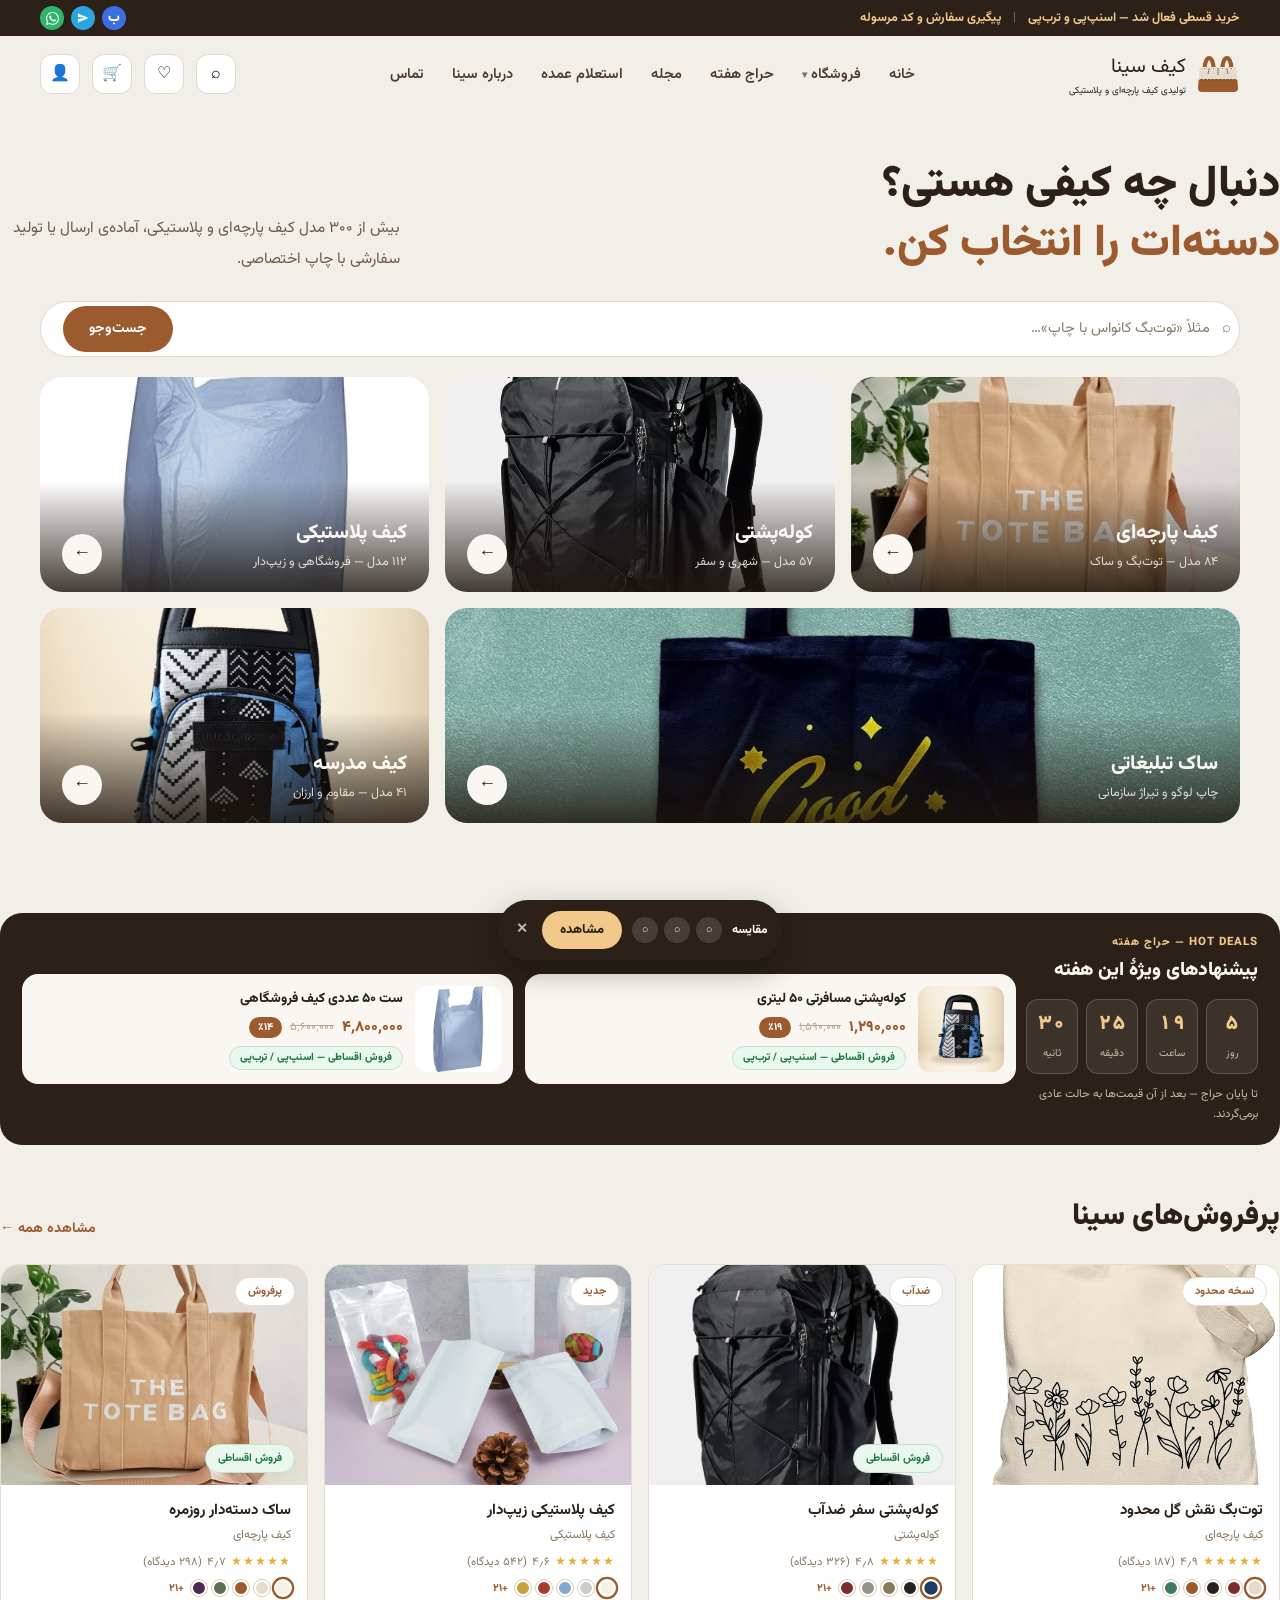
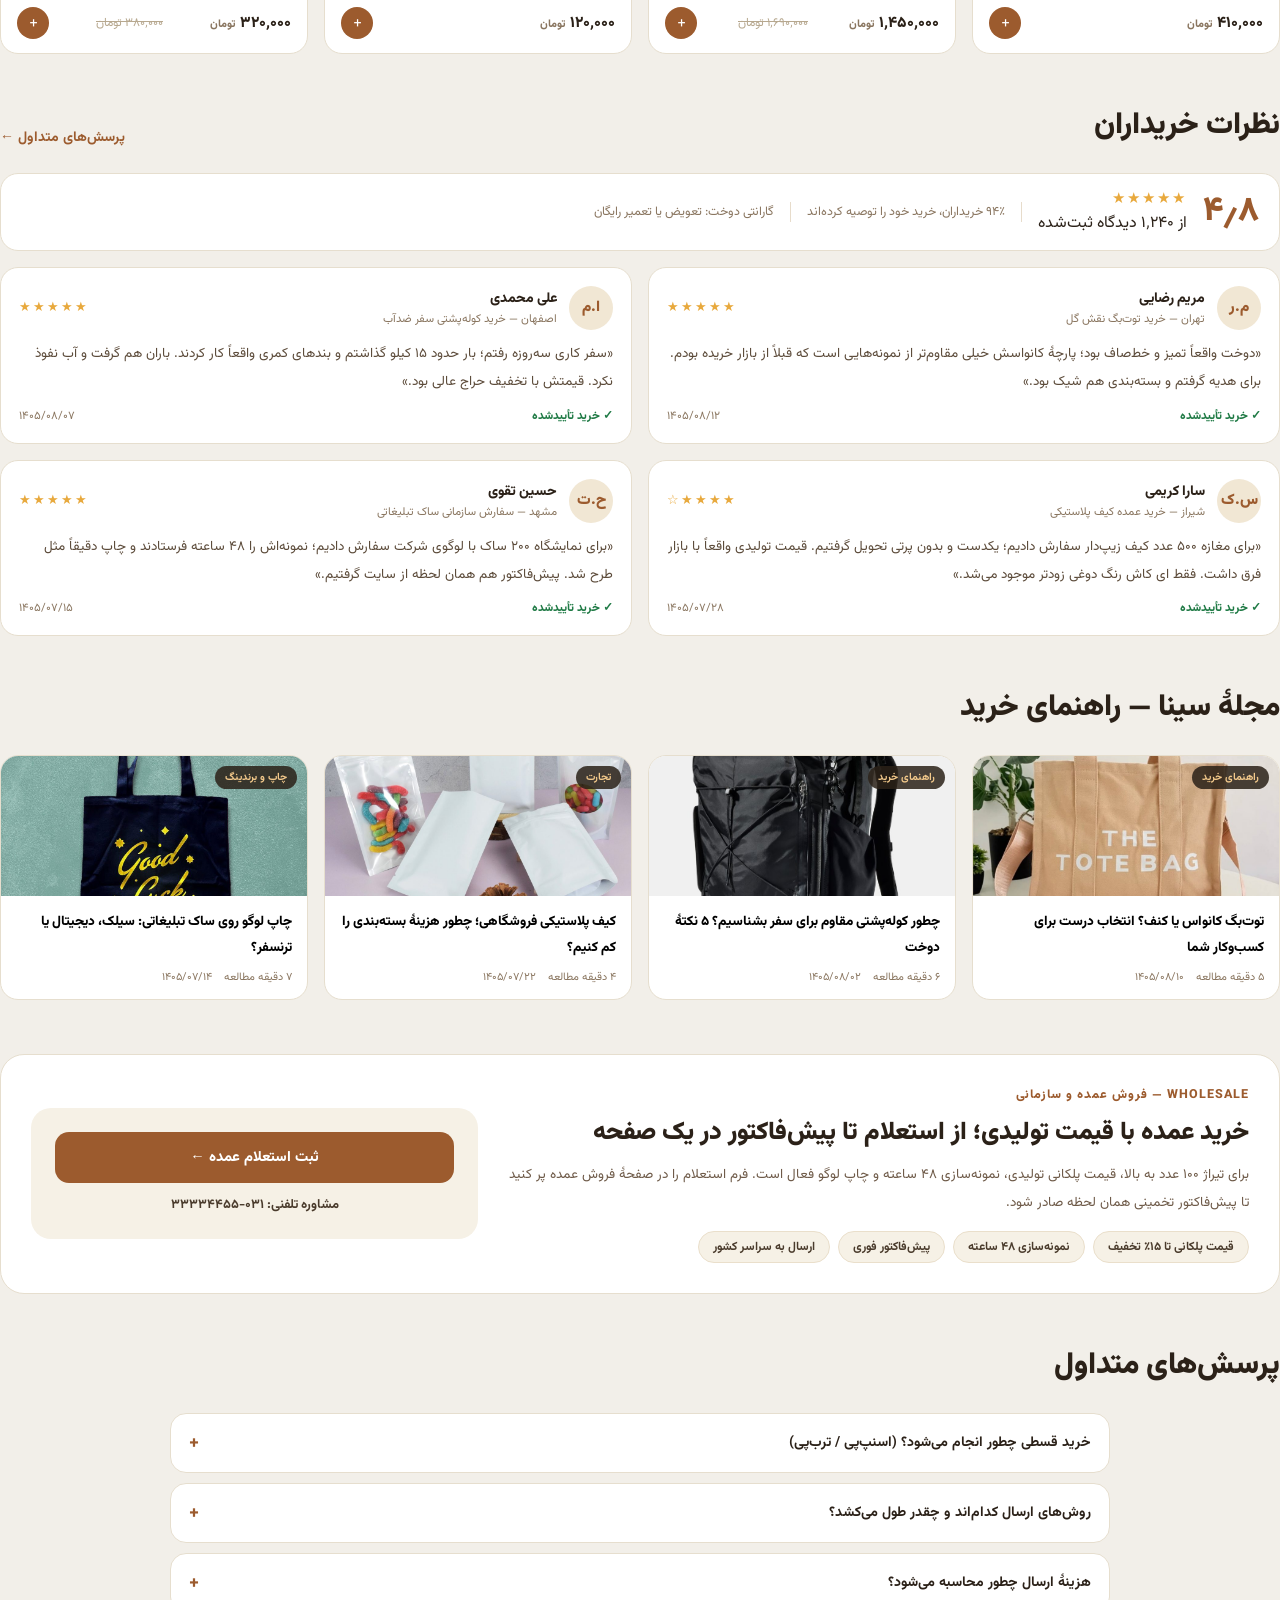
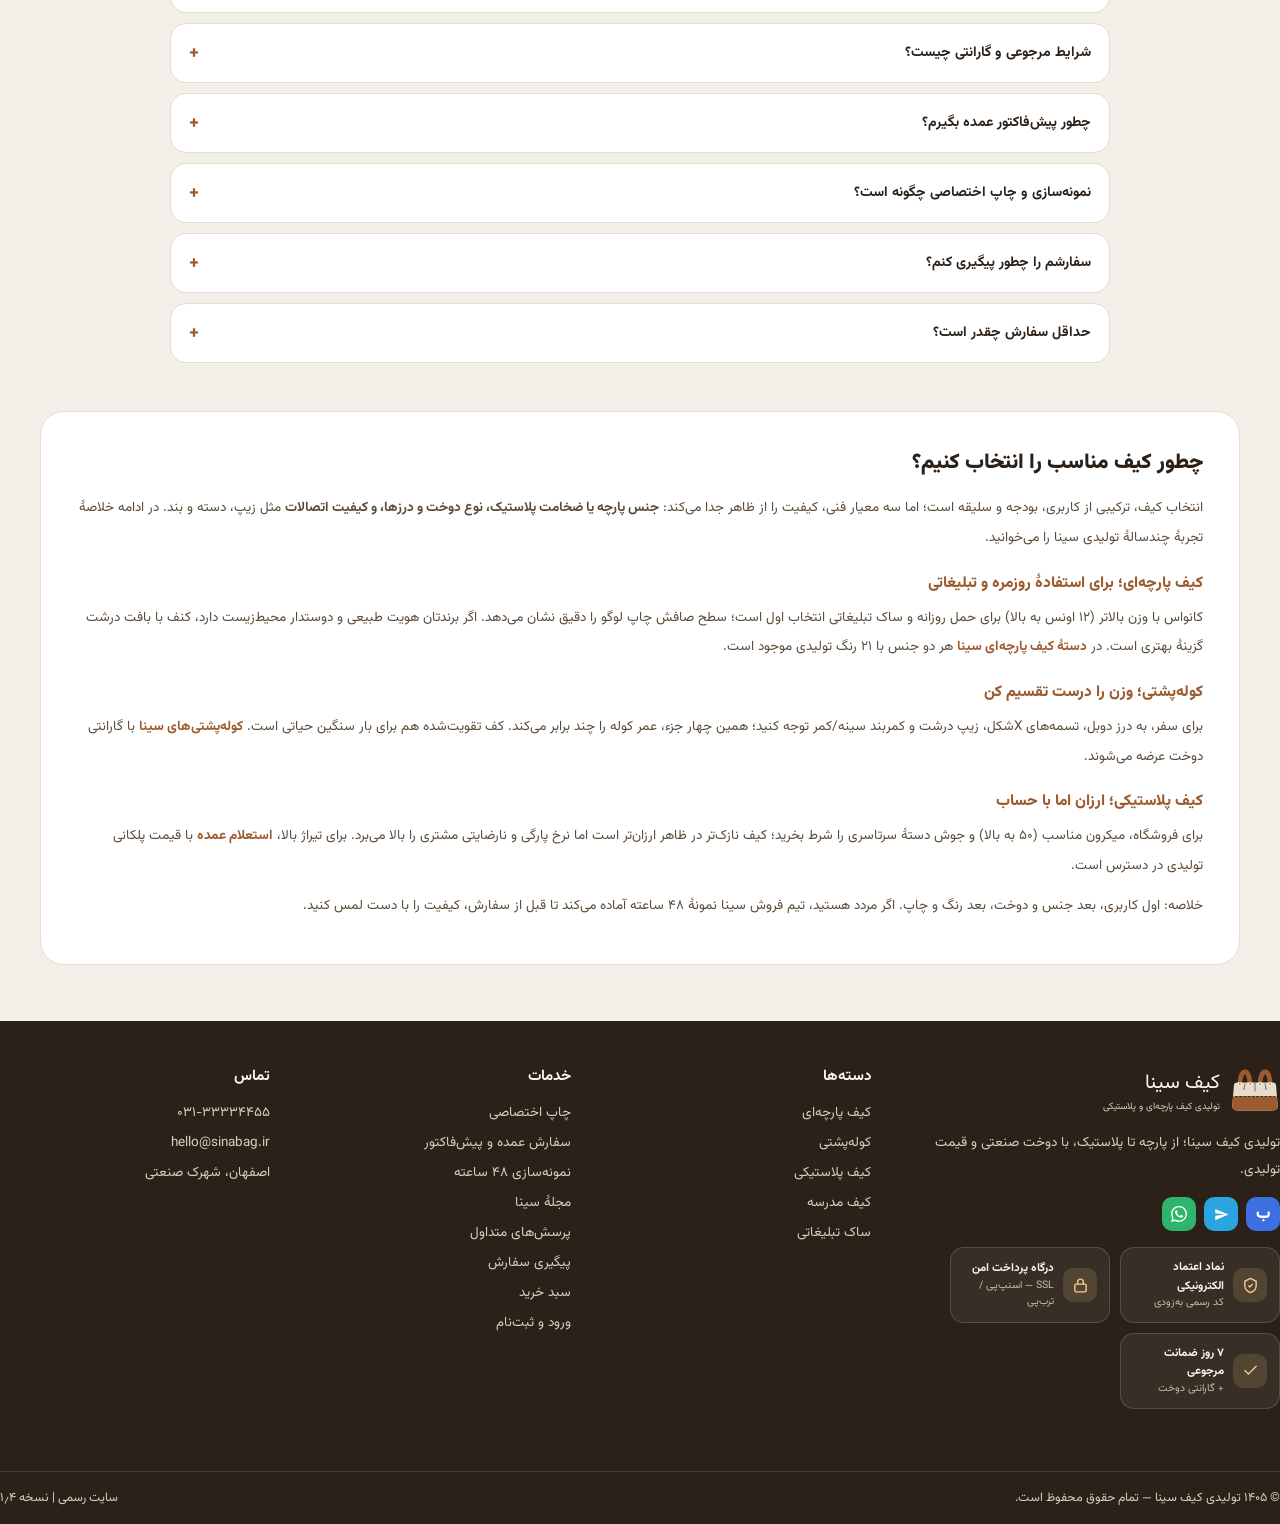
==== commit c355db9c: "v1.4 — real backend: Supabase orders + SMS.ir OTP login & order SMS notifications (Vercel functions)" ====
--- a/index.html
+++ b/index.html
@@ -165,7 +165,7 @@
       <div><h4>دسته‌ها</h4><ul><li><a href="category.html?cat=کیف پارچه‌ای">کیف پارچه‌ای</a></li><li><a href="category.html?cat=کوله‌پشتی">کوله‌پشتی</a></li><li><a href="category.html?cat=کیف پلاستیکی">کیف پلاستیکی</a></li><li><a href="category.html?cat=کیف مدرسه">کیف مدرسه</a></li><li><a href="category.html?cat=ساک تبلیغاتی">ساک تبلیغاتی</a></li></ul></div>
       <div><h4>خدمات</h4><ul><li><a href="wholesale.html">چاپ اختصاصی</a></li><li><a href="wholesale.html">سفارش عمده و پیش‌فاکتور</a></li><li><a href="wholesale.html">نمونه‌سازی ۴۸ ساعته</a></li><li><a href="#blog">مجلهٔ سینا</a></li><li><a href="#faq">پرسش‌های متداول</a></li><li><a href="#" data-modal="mTrack">پیگیری سفارش</a></li><li><a href="cart.html">سبد خرید</a></li><li><a href="login.html">ورود و ثبت‌نام</a></li></ul></div>
       <div><h4>تماس</h4><ul><li><a href="tel:+983133334455">۰۳۱-۳۳۳۳۴۴۵۵</a></li><li><a href="mailto:hello@sinabag.ir">hello@sinabag.ir</a></li><li>اصفهان، شهرک صنعتی</li></ul></div>
-      <div class="base" style="grid-column:1/-1"><span>© ۱۴۰۵ تولیدی کیف سینا — تمام حقوق محفوظ است.</span><span>سایت رسمی | نسخه ۱٫۳</span></div>
+      <div class="base" style="grid-column:1/-1"><span>© ۱۴۰۵ تولیدی کیف سینا — تمام حقوق محفوظ است.</span><span>سایت رسمی | نسخه ۱٫۴</span></div>
     </div></footer>
     <div class="modal" id="mQV" role="dialog" aria-modal="true" aria-label="مشاهده سریع محصول"><div class="mbox">
       <button class="mclose" data-close aria-label="بستن">✕</button>
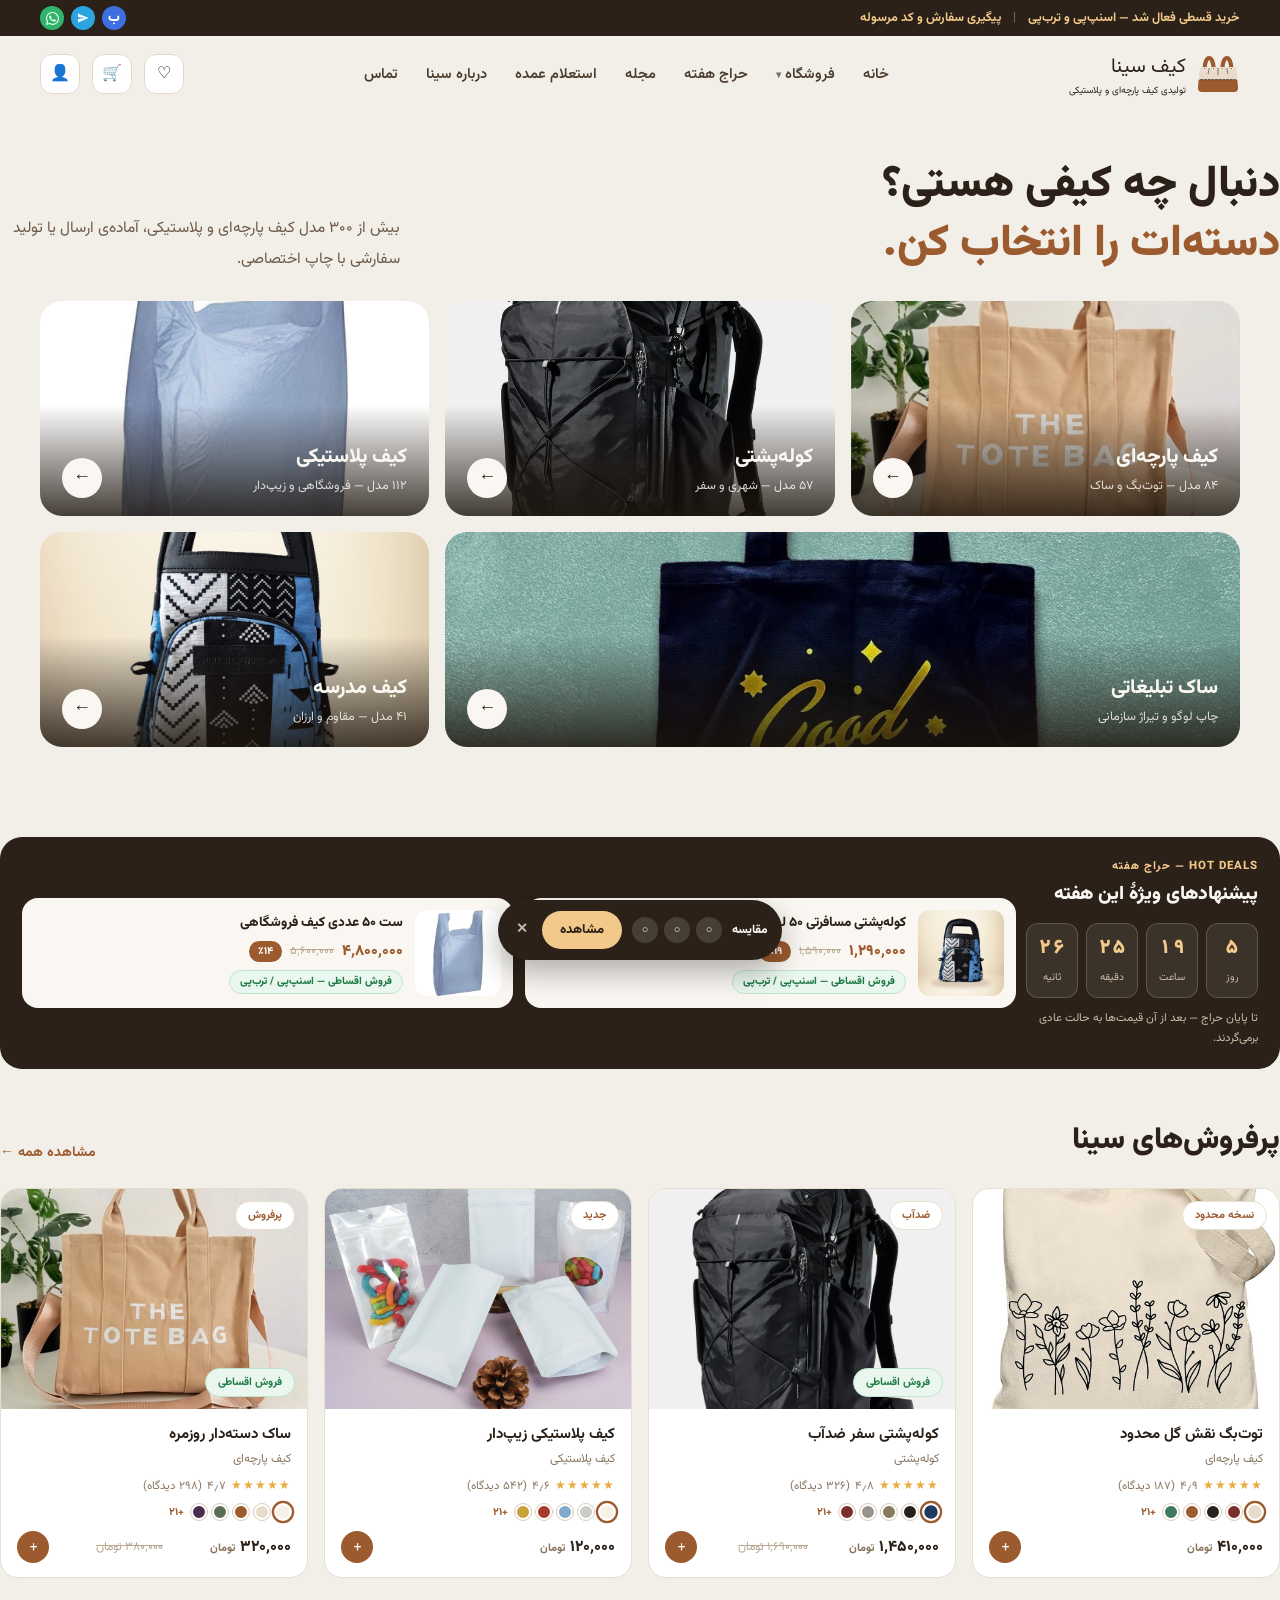
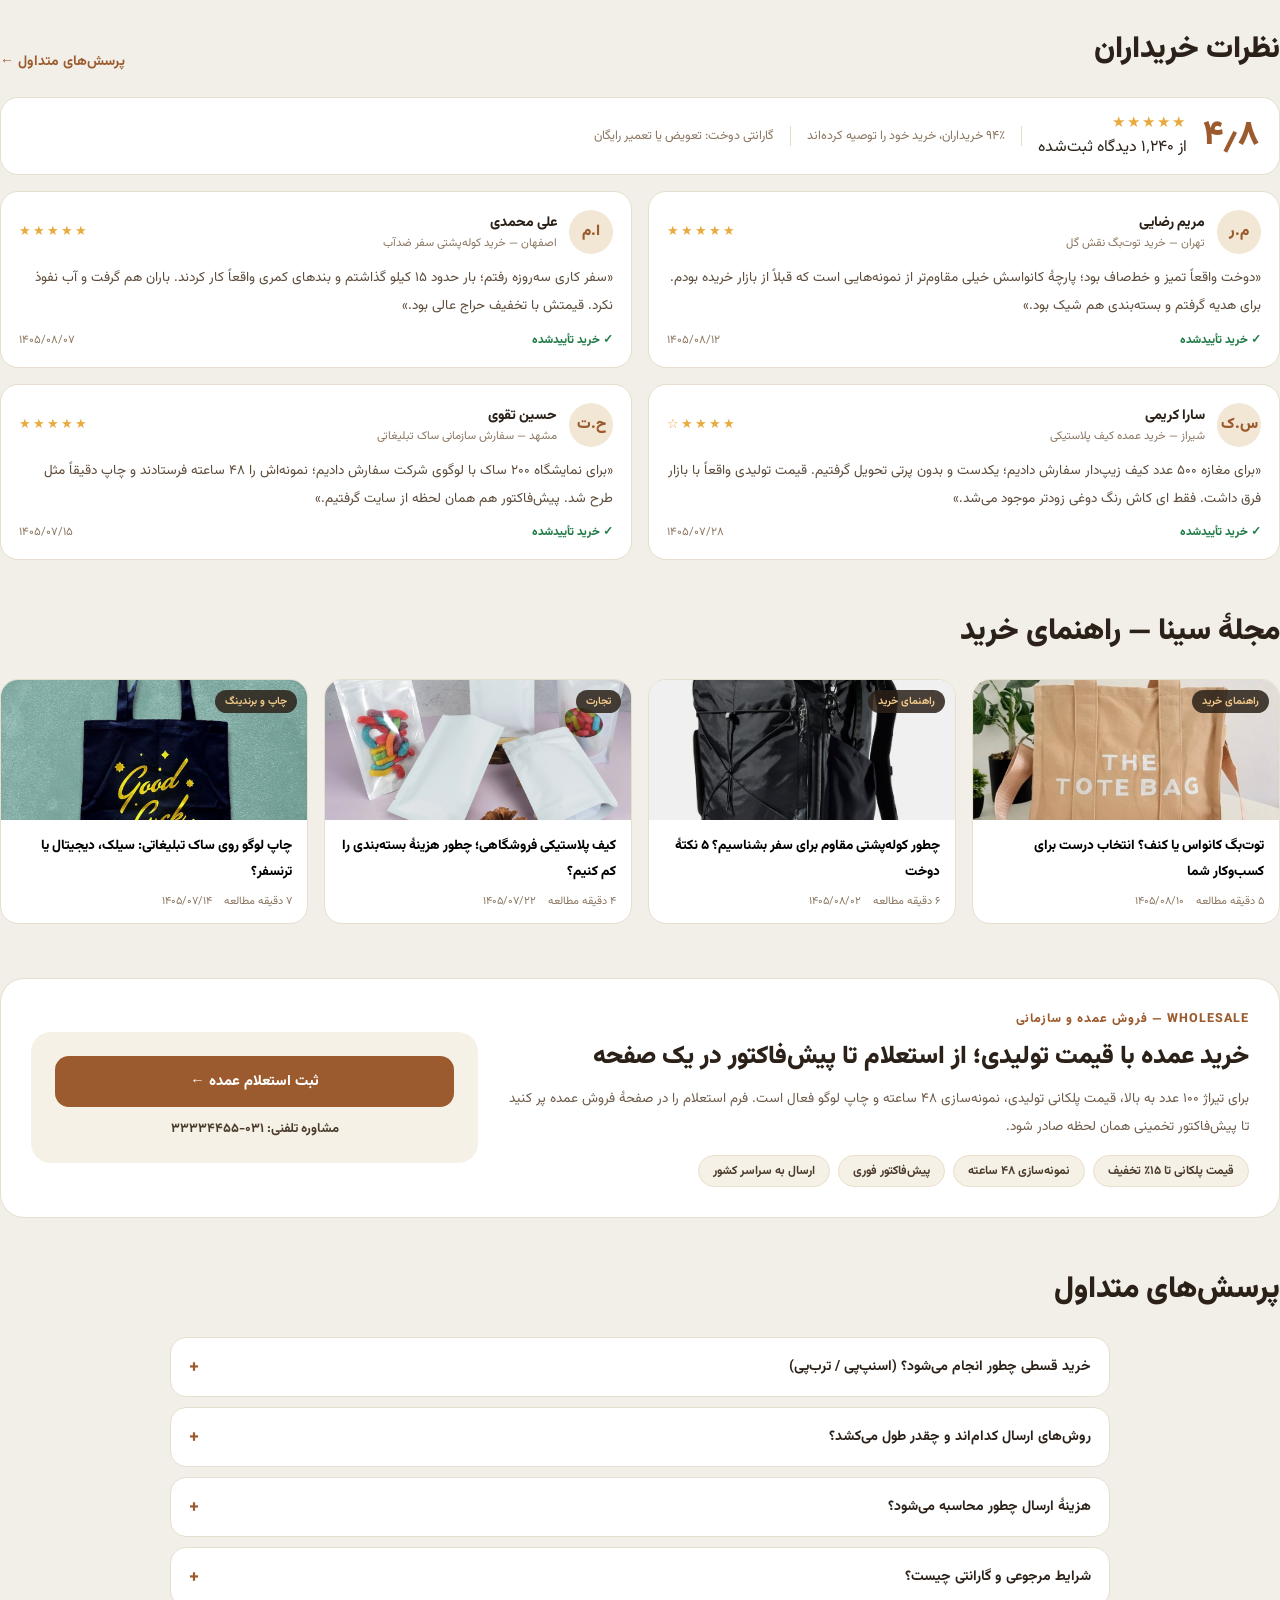
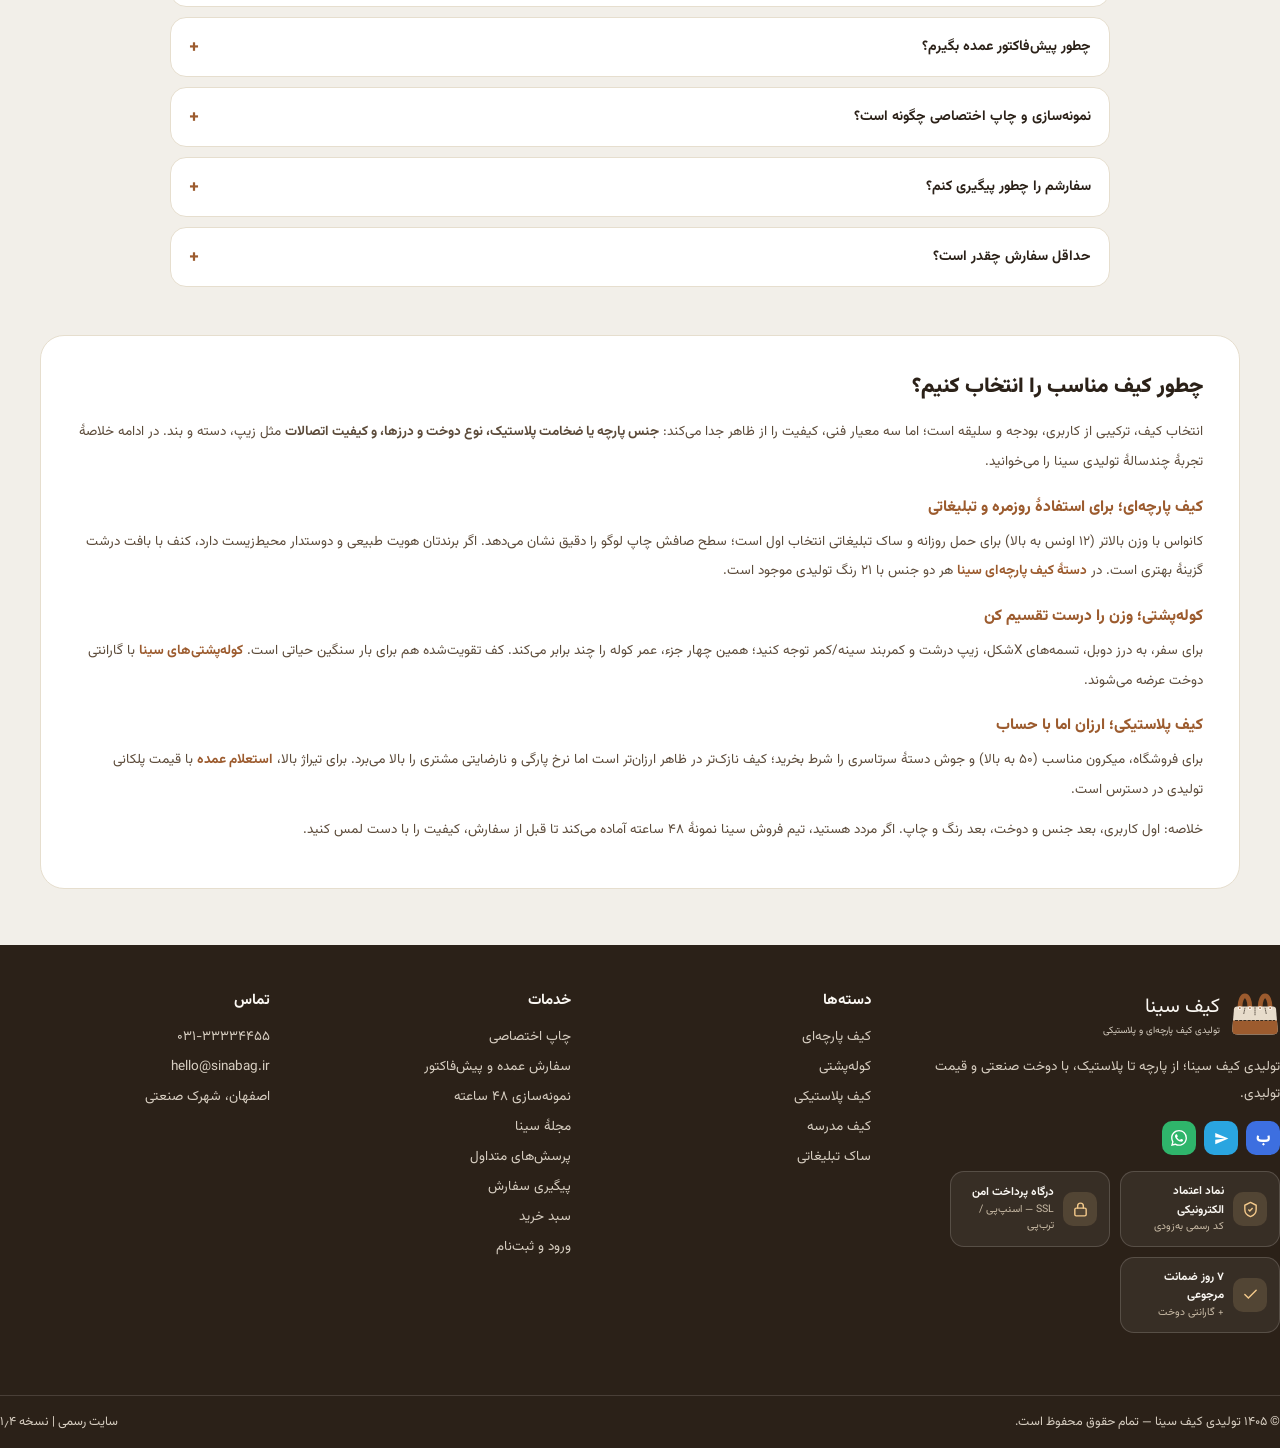
==== commit 2b9f7bd0: "v1.5 — remove site-wide search; add account.html (profile + order history with per-order printable i" ====
--- a/index.html
+++ b/index.html
@@ -43,7 +43,7 @@
 </g>
 </svg><div class="lk-txt"><div class="lk-name" style="font-size:20px">کیف سینا</div><div class="lk-sub" style="font-size:9.5px">تولیدی کیف پارچه‌ای و پلاستیکی</div></div></div>
       <ul class="nav"><li><a href="#top">خانه</a></li><li class="has-mega"><a href="#cats">فروشگاه</a><div class="mega"><div><h5>کیف پارچه‌ای</h5><a class="mi" href="#hot" data-q="توت‌بگ">توت‌بگ کانواس</a><a class="mi" href="#hot" data-q="توت‌بگ">توت‌بگ نقش‌دار</a><a class="mi" href="#hot" data-q="ساک">ساک دسته‌دار</a><a class="mi" href="#hot" data-q="ساک">ساک سفر</a></div><div><h5>کوله‌پشتی</h5><a class="mi" href="#hot" data-q="کوله‌پشتی">کوله شهری</a><a class="mi" href="#hot" data-q="کوله‌پشتی">کوله سفر</a><a class="mi" href="#hot" data-q="کوله‌پشتی">کوله مدرسه</a><a class="mi" href="#hot" data-q="کوله‌پشتی">کوله لپ‌تاپ</a></div><div><h5>کیف پلاستیکی</h5><a class="mi" href="#hot" data-q="پلاستیکی">کیف فروشگاهی</a><a class="mi" href="#hot" data-q="پلاستیکی">کیف زیپ‌دار</a><a class="mi" href="#hot" data-q="پلاستیکی">کیف رولی</a><a class="mi" href="#hot" data-q="پلاستیکی">بسته‌بندی</a></div><div><h5>ساک تبلیغاتی</h5><a class="mi" href="wholesale.html">چاپ سیلک</a><a class="mi" href="wholesale.html">چاپ دیجیتال</a><a class="mi" href="wholesale.html">تیراژ عمده</a><a class="mi" href="wholesale.html">نمونه‌سازی ۴۸ ساعته</a></div><div class="mnote"><span>۳۰۰+ مدل آماده و تولید سفارشی با رنگ و ابعاد دلخواه</span><b>مشاوره: ۰۳۱-۳۳۳۳۴۴۵۵</b></div></div></li><li><a href="#deals">حراج هفته</a></li><li><a href="#blog">مجله</a></li><li><a href="wholesale.html">استعلام عمده</a></li><li><a href="#about">درباره سینا</a></li><li><a href="#contact">تماس</a></li></ul>
-      <div class="ic"><button class="b" id="btnSearch" title="جست‌وجو" aria-label="جست‌وجو">⌕</button><button class="b" id="btnWl" title="علاقه‌مندی‌ها" aria-label="علاقه‌مندی‌ها">♡<span class="wlbadge" id="wlBadge"></span></button><a class="b" href="cart.html" title="سبد خرید" aria-label="سبد خرید">🛒<span class="wlbadge" id="cartBadge"></span></a><a class="b" href="login.html" title="ورود و ثبت‌نام" aria-label="ورود و ثبت‌نام">👤</a></div><button class="mburger" id="burger" aria-label="منو" aria-controls="mnav">☰</button>
+      <div class="ic"><button class="b" id="btnWl" title="علاقه‌مندی‌ها" aria-label="علاقه‌مندی‌ها">♡<span class="wlbadge" id="wlBadge"></span></button><a class="b" href="cart.html" title="سبد خرید" aria-label="سبد خرید">🛒<span class="wlbadge" id="cartBadge"></span></a><a class="b" href="login.html" title="ورود و ثبت‌نام" aria-label="ورود و ثبت‌نام">👤</a></div><button class="mburger" id="burger" aria-label="منو" aria-controls="mnav">☰</button>
     </div>
     <nav class="mnav" id="mnav"><a href="#top">خانه</a><a href="#cats">فروشگاه</a><a href="category.html?cat=کیف پارچه‌ای" style="padding-right:18px;font-size:13px;font-weight:600">— کیف پارچه‌ای</a><a href="category.html?cat=کوله‌پشتی" style="padding-right:18px;font-size:13px;font-weight:600">— کوله‌پشتی</a><a href="category.html?cat=کیف پلاستیکی" style="padding-right:18px;font-size:13px;font-weight:600">— کیف پلاستیکی</a><a href="category.html?cat=ساک تبلیغاتی" style="padding-right:18px;font-size:13px;font-weight:600">— ساک تبلیغاتی</a><a href="#deals">حراج هفته</a><a href="#blog">مجلهٔ سینا</a><a href="wholesale.html">استعلام قیمت عمده</a><a href="#" data-modal="mTrack">پیگیری سفارش</a><a href="#faq">پرسش‌های متداول</a><a href="#about">درباره سینا</a><a href="#contact">تماس</a><a href="cart.html">سبد خرید</a><a href="login.html">ورود و ثبت‌نام</a></nav>
   </header>
@@ -52,8 +52,7 @@
       <p>بیش از ۳۰۰ مدل کیف پارچه‌ای و پلاستیکی، آماده‌ی ارسال یا تولید سفارشی با چاپ اختصاصی.</p>
     </section>
     <section class="wrap" id="cats" style="padding-top:0">
-      <form class="searchbig" id="searchform" role="search"><span aria-hidden="true">⌕</span><input id="si" type="search" placeholder="مثلاً «توت‌بگ کانواس با چاپ»…" autocomplete="off"><button class="btn" type="submit">جست‌وجو</button></form>
-      <div class="catgrid" style="margin-top:20px"><a class="cc " href="category.html?cat=کیف پارچه‌ای"><img src="img/tote-05.jpg" alt="کیف پارچه‌ای"/><div class="ov"><div><b>کیف پارچه‌ای</b><span>۸۴ مدل — توت‌بگ و ساک</span></div><div class="go">←</div></div></a><a class="cc " href="category.html?cat=کوله‌پشتی"><img src="img/backpack-05.jpg" alt="کوله‌پشتی"/><div class="ov"><div><b>کوله‌پشتی</b><span>۵۷ مدل — شهری و سفر</span></div><div class="go">←</div></div></a><a class="cc " href="category.html?cat=کیف پلاستیکی"><img src="img/plastic-03.jpg" alt="کیف پلاستیکی"/><div class="ov"><div><b>کیف پلاستیکی</b><span>۱۱۲ مدل — فروشگاهی و زیپ‌دار</span></div><div class="go">←</div></div></a><a class="cc wide" href="category.html?cat=ساک تبلیغاتی"><img src="img/promo-05.jpg" alt="ساک تبلیغاتی"/><div class="ov"><div><b>ساک تبلیغاتی</b><span>چاپ لوگو و تیراژ سازمانی</span></div><div class="go">←</div></div></a><a class="cc " href="category.html?cat=کیف مدرسه"><img src="img/backpack-01.jpg" alt="کیف مدرسه"/><div class="ov"><div><b>کیف مدرسه</b><span>۴۱ مدل — مقاوم و ارزان</span></div><div class="go">←</div></div></a></div>
+      <div class="catgrid"><a class="cc " href="category.html?cat=کیف پارچه‌ای"><img src="img/tote-05.jpg" alt="کیف پارچه‌ای"/><div class="ov"><div><b>کیف پارچه‌ای</b><span>۸۴ مدل — توت‌بگ و ساک</span></div><div class="go">←</div></div></a><a class="cc " href="category.html?cat=کوله‌پشتی"><img src="img/backpack-05.jpg" alt="کوله‌پشتی"/><div class="ov"><div><b>کوله‌پشتی</b><span>۵۷ مدل — شهری و سفر</span></div><div class="go">←</div></div></a><a class="cc " href="category.html?cat=کیف پلاستیکی"><img src="img/plastic-03.jpg" alt="کیف پلاستیکی"/><div class="ov"><div><b>کیف پلاستیکی</b><span>۱۱۲ مدل — فروشگاهی و زیپ‌دار</span></div><div class="go">←</div></div></a><a class="cc wide" href="category.html?cat=ساک تبلیغاتی"><img src="img/promo-05.jpg" alt="ساک تبلیغاتی"/><div class="ov"><div><b>ساک تبلیغاتی</b><span>چاپ لوگو و تیراژ سازمانی</span></div><div class="go">←</div></div></a><a class="cc " href="category.html?cat=کیف مدرسه"><img src="img/backpack-01.jpg" alt="کیف مدرسه"/><div class="ov"><div><b>کیف مدرسه</b><span>۴۱ مدل — مقاوم و ارزان</span></div><div class="go">←</div></div></a></div>
     </section>
     <section class="sec wrap deals" id="deals">
       <div class="dealband">
@@ -76,7 +75,6 @@
     <section class="sec wrap" id="hot">
       <div class="head"><h2>پرفروش‌های سینا</h2><a class="more" href="#hot" id="clearfilter">مشاهده همه ←</a></div>
       <div class="grid"><div class="pcard" data-name="توت‌بگ نقش گل محدود" data-id="tote-flower" data-price="410000" data-old="" data-cat="کیف پارچه‌ای" data-rating="۴٫۹" data-reviews="۱۸۷" data-inst="0" data-img="img/tote-04.jpg" data-search="توت‌بگ نقش گل محدود کیف پارچه‌ای نسخه محدود"><div class="pimg"><img loading="lazy" src="img/tote-04.jpg" alt="توت‌بگ نقش گل محدود"/><span class="ptag">نسخه محدود</span><div class="pacts"><button data-fav="توت‌بگ نقش گل محدود" title="افزودن به علاقه‌مندی‌ها" aria-label="افزودن به علاقه‌مندی‌ها">♡</button><button data-cmp="توت‌بگ نقش گل محدود" title="مقایسه" aria-label="مقایسه">⇄</button><button data-qv="توت‌بگ نقش گل محدود" title="مشاهده سریع" aria-label="مشاهده سریع"><svg width="15" height="15" viewBox="0 0 24 24" fill="none" stroke="currentColor" stroke-width="2"><path d="M1 12s4-7 11-7 11 7 11 7-4 7-11 7S1 12 1 12z"/><circle cx="12" cy="12" r="3"/></svg></button></div></div><div class="pinfo"><div class="pname"><a href="product.html?id=tote-flower" style="color:inherit">توت‌بگ نقش گل محدود</a></div><div class="pmeta"><span class="pcat">کیف پارچه‌ای</span></div><div class="prate"><span class="st">★★★★★</span><span>۴٫۹</span><span>(۱۸۷ دیدگاه)</span></div><div class="psw" aria-label="رنگ‌های موجود"><i style="background:#E7DCCB" data-cname="کرم شتری" title="کرم شتری" class="on"></i><i style="background:#7A2E2E" data-cname="زرشکی" title="زرشکی"></i><i style="background:#26211C" data-cname="مشکی" title="مشکی"></i><i style="background:#9C5B2E" data-cname="عسلی" title="عسلی"></i><i style="background:#3F7A63" data-cname="سبز یشمی" title="سبز یشمی"></i><button class="more" type="button">+۲۱</button></div><div class="pfoot"><div class="pprice">۴۱۰٬۰۰۰ <small>تومان</small></div><button class="padd" data-add="1" title="افزودن به سبد" aria-label="افزودن به سبد">+</button></div></div></div><div class="pcard" data-name="کوله‌پشتی سفر ضدآب" data-id="bp-travel" data-price="1450000" data-old="1690000" data-cat="کوله‌پشتی" data-rating="۴٫۸" data-reviews="۳۲۶" data-inst="1" data-img="img/backpack-05.jpg" data-search="کوله‌پشتی سفر ضدآب کوله‌پشتی"><div class="pimg"><img loading="lazy" src="img/backpack-05.jpg" alt="کوله‌پشتی سفر ضدآب"/><span class="ptag">ضدآب</span><span class="ptag inst">فروش اقساطی</span><div class="pacts"><button data-fav="کوله‌پشتی سفر ضدآب" title="افزودن به علاقه‌مندی‌ها" aria-label="افزودن به علاقه‌مندی‌ها">♡</button><button data-cmp="کوله‌پشتی سفر ضدآب" title="مقایسه" aria-label="مقایسه">⇄</button><button data-qv="کوله‌پشتی سفر ضدآب" title="مشاهده سریع" aria-label="مشاهده سریع"><svg width="15" height="15" viewBox="0 0 24 24" fill="none" stroke="currentColor" stroke-width="2"><path d="M1 12s4-7 11-7 11 7 11 7-4 7-11 7S1 12 1 12z"/><circle cx="12" cy="12" r="3"/></svg></button></div></div><div class="pinfo"><div class="pname"><a href="product.html?id=bp-travel" style="color:inherit">کوله‌پشتی سفر ضدآب</a></div><div class="pmeta"><span class="pcat">کوله‌پشتی</span></div><div class="prate"><span class="st">★★★★★</span><span>۴٫۸</span><span>(۳۲۶ دیدگاه)</span></div><div class="psw" aria-label="رنگ‌های موجود"><i style="background:#1F3A5F" data-cname="سرمه‌ای" title="سرمه‌ای" class="on"></i><i style="background:#26211C" data-cname="مشکی" title="مشکی"></i><i style="background:#8A7A5C" data-cname="خاکی" title="خاکی"></i><i style="background:#9A938C" data-cname="طوسی" title="طوسی"></i><i style="background:#7A2E2E" data-cname="زرشکی" title="زرشکی"></i><button class="more" type="button">+۲۱</button></div><div class="pfoot"><div class="pprice">۱٬۴۵۰٬۰۰۰ <small>تومان</small></div><span class="pold">۱٬۶۹۰٬۰۰۰ تومان</span><button class="padd" data-add="1" title="افزودن به سبد" aria-label="افزودن به سبد">+</button></div></div></div><div class="pcard" data-name="کیف پلاستیکی زیپ‌دار" data-id="pl-zip" data-price="120000" data-old="" data-cat="کیف پلاستیکی" data-rating="۴٫۶" data-reviews="۵۴۲" data-inst="0" data-img="img/plastic-04.jpg" data-search="کیف پلاستیکی زیپ‌دار جدید"><div class="pimg"><img loading="lazy" src="img/plastic-04.jpg" alt="کیف پلاستیکی زیپ‌دار"/><span class="ptag">جدید</span><div class="pacts"><button data-fav="کیف پلاستیکی زیپ‌دار" title="افزودن به علاقه‌مندی‌ها" aria-label="افزودن به علاقه‌مندی‌ها">♡</button><button data-cmp="کیف پلاستیکی زیپ‌دار" title="مقایسه" aria-label="مقایسه">⇄</button><button data-qv="کیف پلاستیکی زیپ‌دار" title="مشاهده سریع" aria-label="مشاهده سریع"><svg width="15" height="15" viewBox="0 0 24 24" fill="none" stroke="currentColor" stroke-width="2"><path d="M1 12s4-7 11-7 11 7 11 7-4 7-11 7S1 12 1 12z"/><circle cx="12" cy="12" r="3"/></svg></button></div></div><div class="pinfo"><div class="pname"><a href="product.html?id=pl-zip" style="color:inherit">کیف پلاستیکی زیپ‌دار</a></div><div class="pmeta"><span class="pcat">کیف پلاستیکی</span></div><div class="prate"><span class="st">★★★★★</span><span>۴٫۶</span><span>(۵۴۲ دیدگاه)</span></div><div class="psw" aria-label="رنگ‌های موجود"><i style="background:#F6F1E6" data-cname="شیری" title="شیری" class="on"></i><i style="background:#C9CFC5" data-cname="دوغی" title="دوغی"></i><i style="background:#7FA8CC" data-cname="آبی روشن" title="آبی روشن"></i><i style="background:#A63A2E" data-cname="قرمز آجری" title="قرمز آجری"></i><i style="background:#C9A13B" data-cname="زرد خردلی" title="زرد خردلی"></i><button class="more" type="button">+۲۱</button></div><div class="pfoot"><div class="pprice">۱۲۰٬۰۰۰ <small>تومان</small></div><button class="padd" data-add="1" title="افزودن به سبد" aria-label="افزودن به سبد">+</button></div></div></div><div class="pcard" data-name="ساک دسته‌دار روزمره" data-id="tote-daily" data-price="320000" data-old="380000" data-cat="کیف پارچه‌ای" data-rating="۴٫۷" data-reviews="۲۹۸" data-inst="1" data-img="img/tote-05.jpg" data-search="ساک دسته‌دار روزمره کیف پارچه‌ای پرفروش"><div class="pimg"><img loading="lazy" src="img/tote-05.jpg" alt="ساک دسته‌دار روزمره"/><span class="ptag">پرفروش</span><span class="ptag inst">فروش اقساطی</span><div class="pacts"><button data-fav="ساک دسته‌دار روزمره" title="افزودن به علاقه‌مندی‌ها" aria-label="افزودن به علاقه‌مندی‌ها">♡</button><button data-cmp="ساک دسته‌دار روزمره" title="مقایسه" aria-label="مقایسه">⇄</button><button data-qv="ساک دسته‌دار روزمره" title="مشاهده سریع" aria-label="مشاهده سریع"><svg width="15" height="15" viewBox="0 0 24 24" fill="none" stroke="currentColor" stroke-width="2"><path d="M1 12s4-7 11-7 11 7 11 7-4 7-11 7S1 12 1 12z"/><circle cx="12" cy="12" r="3"/></svg></button></div></div><div class="pinfo"><div class="pname"><a href="product.html?id=tote-daily" style="color:inherit">ساک دسته‌دار روزمره</a></div><div class="pmeta"><span class="pcat">کیف پارچه‌ای</span></div><div class="prate"><span class="st">★★★★★</span><span>۴٫۷</span><span>(۲۹۸ دیدگاه)</span></div><div class="psw" aria-label="رنگ‌های موجود"><i style="background:#F6F1E6" data-cname="شیری" title="شیری" class="on"></i><i style="background:#E7DCCB" data-cname="کرم شتری" title="کرم شتری"></i><i style="background:#9C5B2E" data-cname="عسلی" title="عسلی"></i><i style="background:#5B7052" data-cname="سبز زیتونی" title="سبز زیتونی"></i><i style="background:#4A2C4E" data-cname="بادمجانی" title="بادمجانی"></i><button class="more" type="button">+۲۱</button></div><div class="pfoot"><div class="pprice">۳۲۰٬۰۰۰ <small>تومان</small></div><span class="pold">۳۸۰٬۰۰۰ تومان</span><button class="padd" data-add="1" title="افزودن به سبد" aria-label="افزودن به سبد">+</button></div></div></div></div>
-      <div class="nores" id="nores">چیزی مطابق جست‌وجو پیدا نشد — <a href="#hot" id="clearfilter2">نمایش همه محصولات</a> یا تماس: <a href="tel:+983133334455">۰۳۱-۳۳۳۳۴۴۵۵</a></div>
     </section>
     <section class="sec wrap" id="reviews">
       <div class="head"><h2>نظرات خریداران</h2><a class="more" href="#faq">پرسش‌های متداول ←</a></div>
@@ -196,17 +194,6 @@
       var toastEl=document.getElementById('toast'),tt;
       function toast(m){toastEl.textContent=m;toastEl.classList.add('on');clearTimeout(tt);tt=setTimeout(function(){toastEl.classList.remove('on');},2800);}
       document.querySelectorAll('[data-toast]').forEach(function(b){b.addEventListener('click',function(e){if(b.tagName==='A')e.preventDefault();toast(b.getAttribute('data-toast'));});});
-      var si=document.getElementById('si'),noRes=document.getElementById('nores');
-      function norm(s){return (s||'').replace(/\u064A/g,'\u06CC').replace(/\u0643/g,'\u06A9').replace(/\u200c/g,' ').trim();}
-      function applyFilter(){var q=norm(si.value),vis=0;document.querySelectorAll('#hot .pcard').forEach(function(c){var hit=!q||(norm(c.getAttribute('data-search')).indexOf(q)>-1);c.style.display=hit?'':'none';if(hit)vis++;});noRes.style.display=vis?'none':'block';}
-      si.addEventListener('input',applyFilter);
-      document.getElementById('searchform').addEventListener('submit',function(e){e.preventDefault();applyFilter();document.getElementById('hot').scrollIntoView({behavior:'smooth'});});
-      function clearF(e){e.preventDefault();si.value='';applyFilter();toast('نمایش همه محصولات');}
-      document.getElementById('clearfilter').addEventListener('click',clearF);
-      document.getElementById('clearfilter2').addEventListener('click',clearF);
-      document.getElementById('btnSearch').addEventListener('click',function(){document.getElementById('cats').scrollIntoView({behavior:'smooth'});setTimeout(function(){si.focus();},500);});
-      var qp=new URLSearchParams(location.search).get('q');
-      if(qp){si.value=qp;applyFilter();setTimeout(function(){document.getElementById('hot').scrollIntoView({behavior:'smooth'});},400);}
     })();
     </script>
     <script>
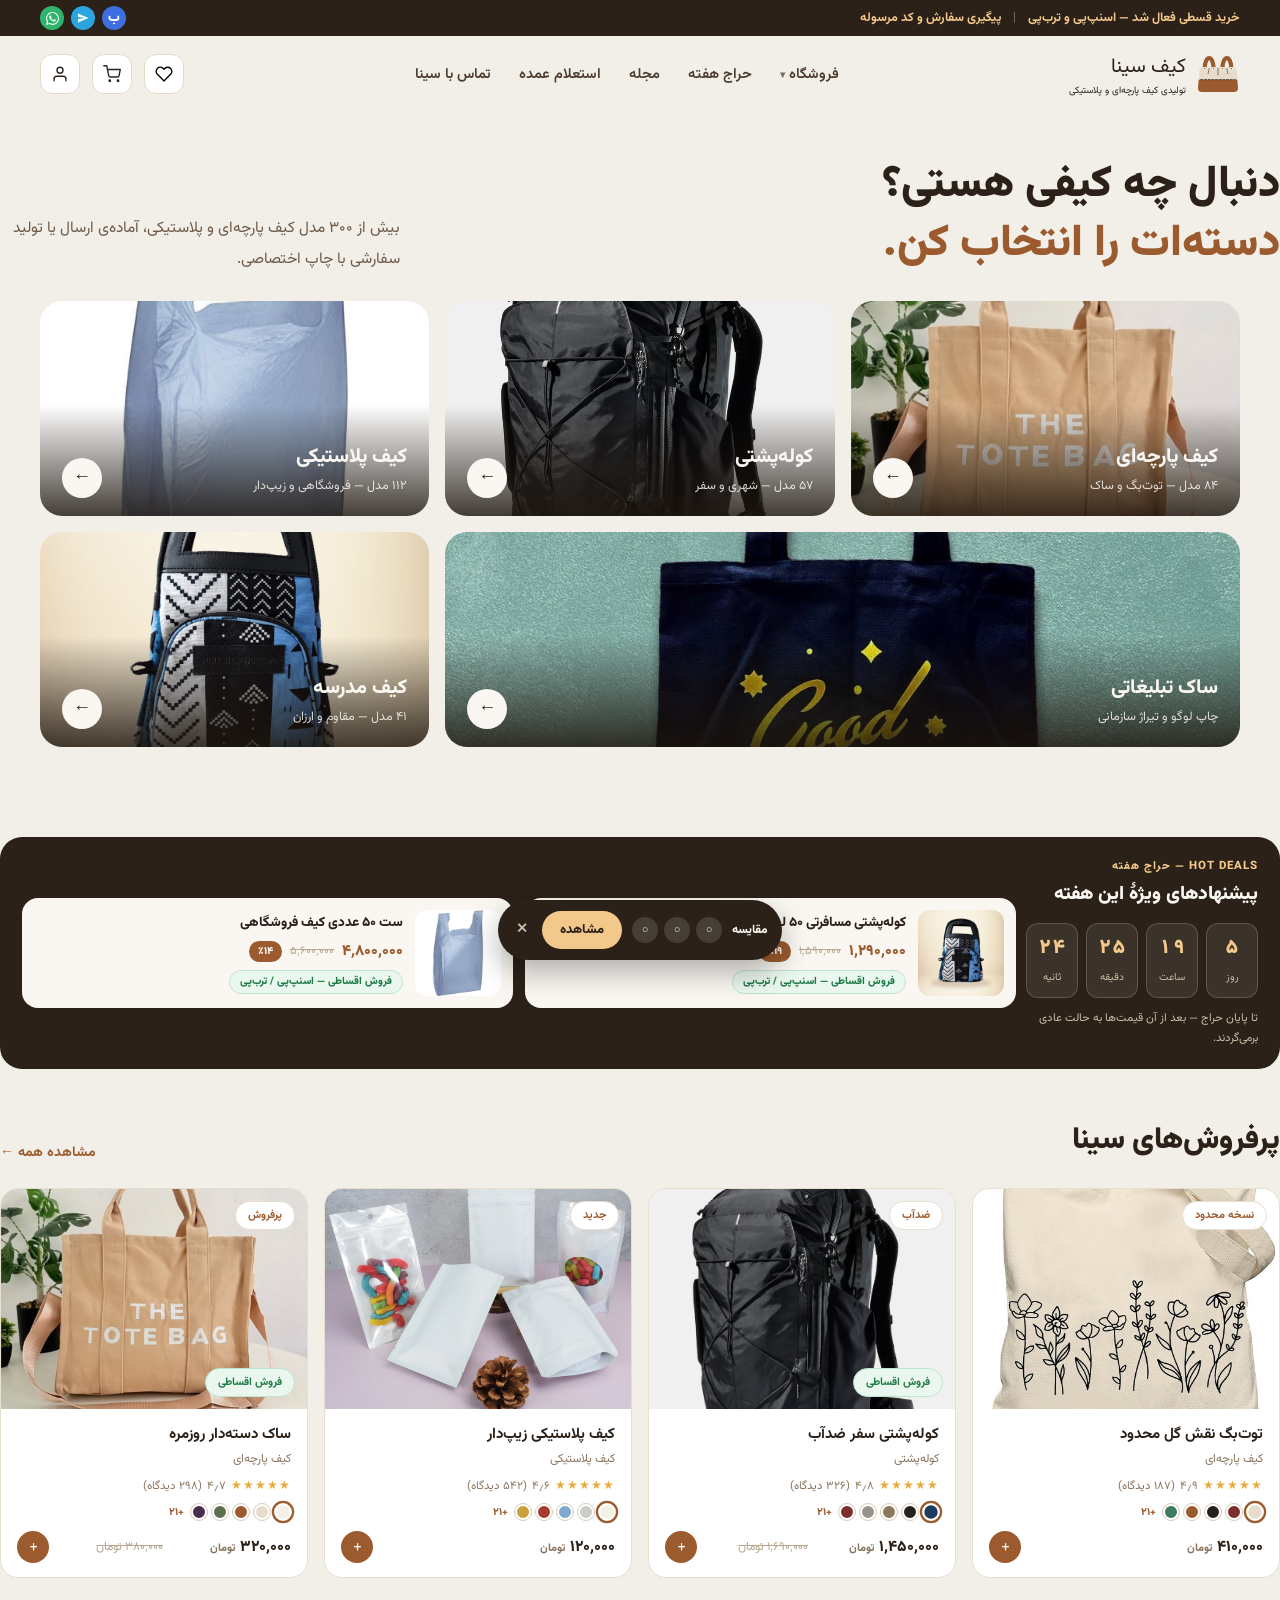
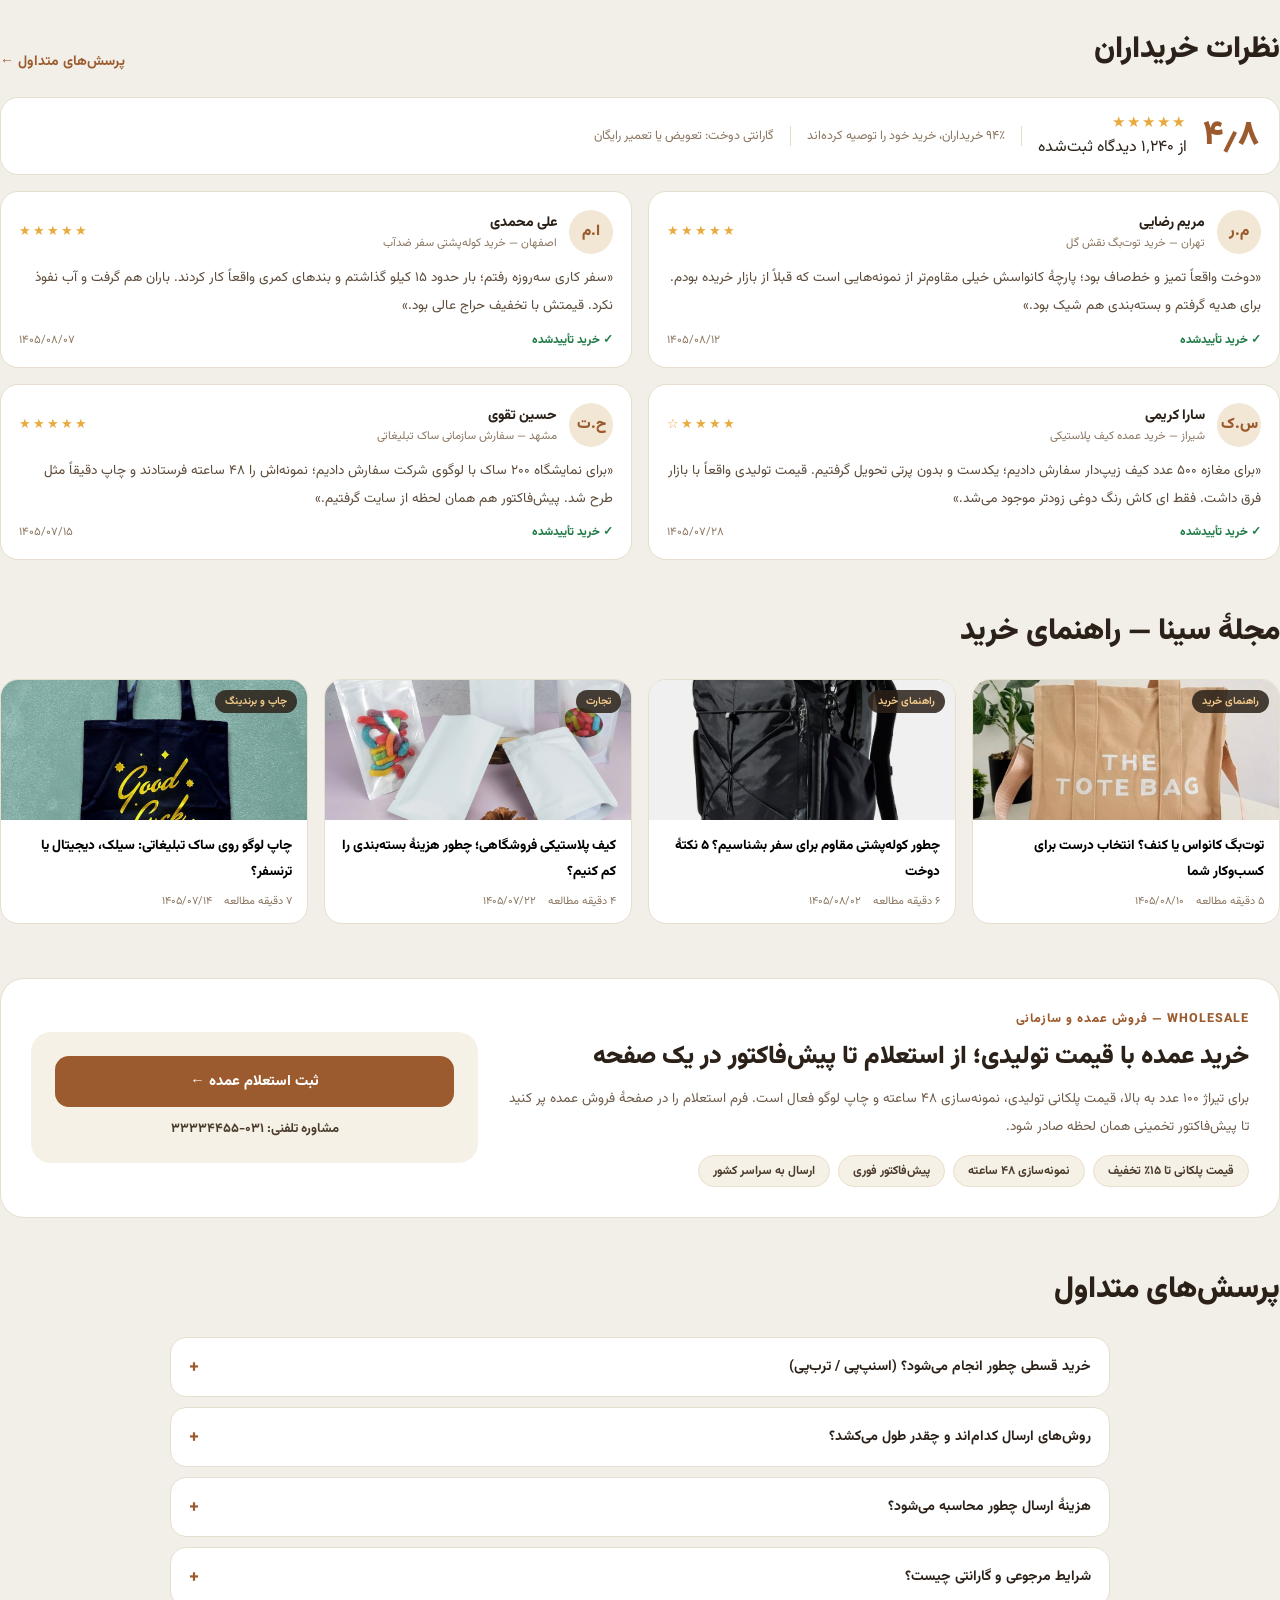
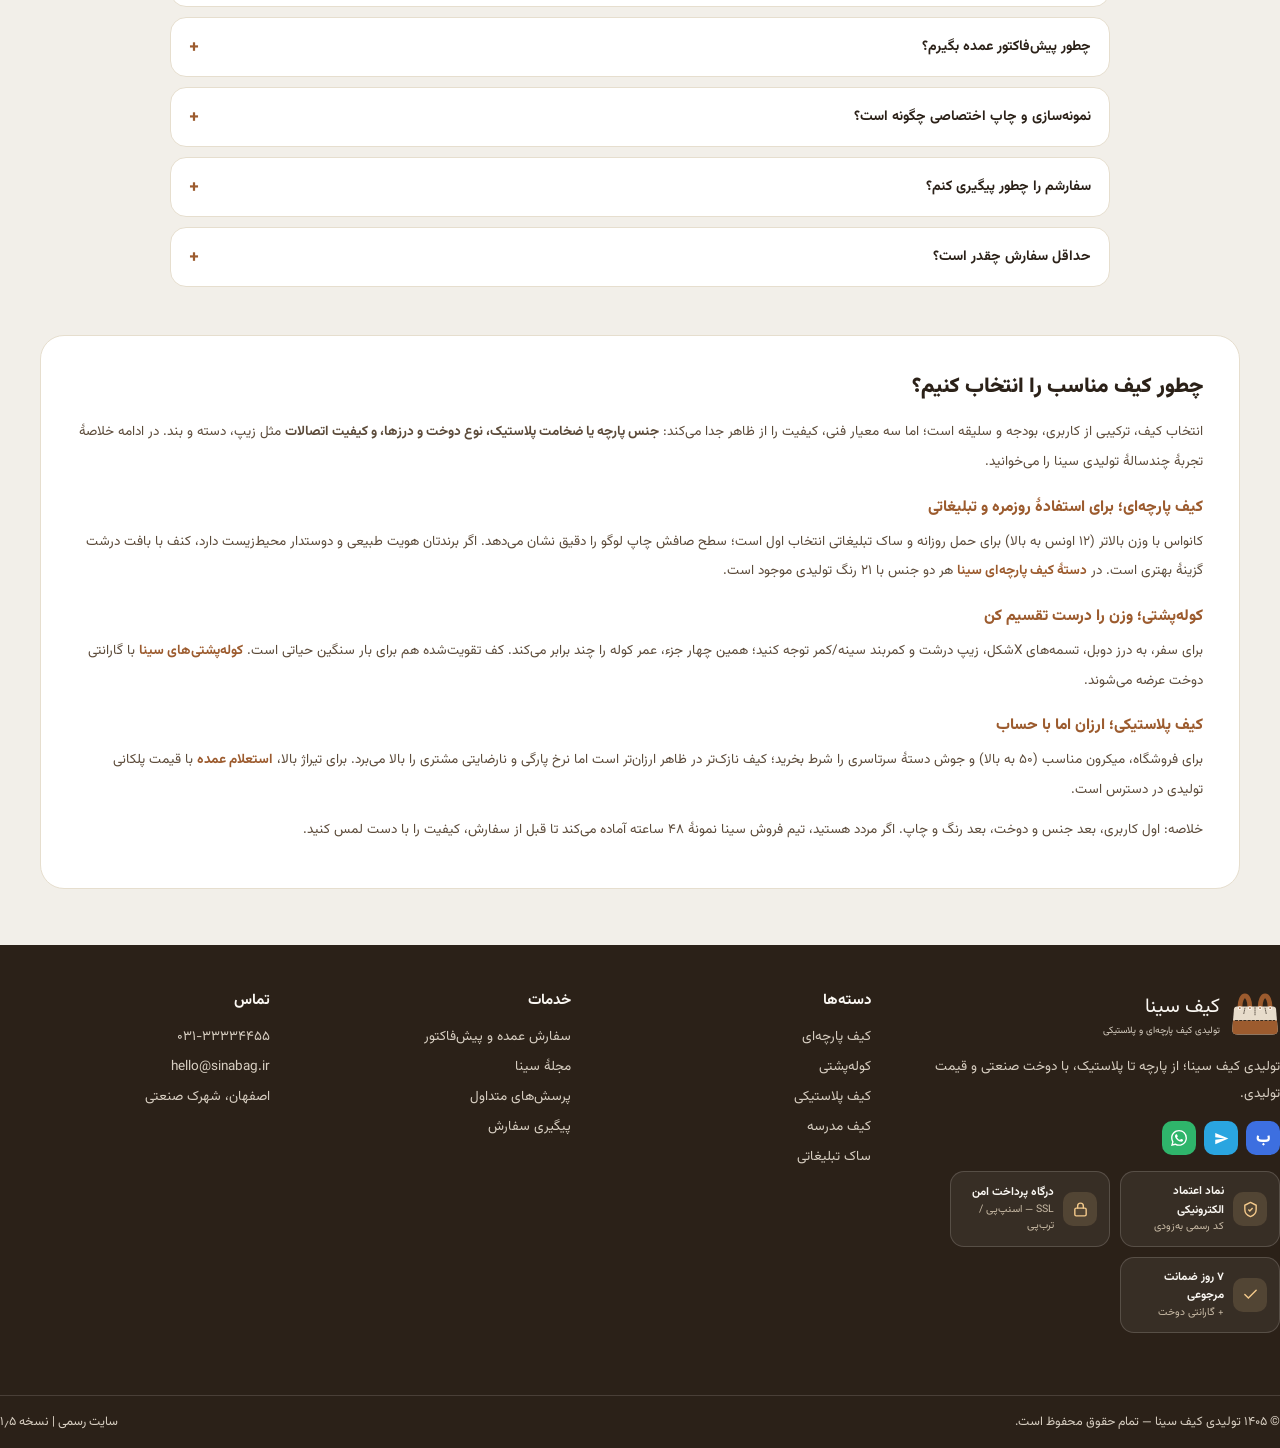
==== commit 60e2f0b2: "v1.5.0: unify icon set (stroke SVG family), per-phone cart & order history across sessions, header/f" ====
--- a/index.html
+++ b/index.html
@@ -42,10 +42,10 @@
 <line x1="156.00" y1="96.00" x2="160.00" y2="116.00" stroke="#2B2118" stroke-opacity="0.8" stroke-width="3" stroke-dasharray="4 4" stroke-linecap="round"/>
 </g>
 </svg><div class="lk-txt"><div class="lk-name" style="font-size:20px">کیف سینا</div><div class="lk-sub" style="font-size:9.5px">تولیدی کیف پارچه‌ای و پلاستیکی</div></div></div>
-      <ul class="nav"><li><a href="#top">خانه</a></li><li class="has-mega"><a href="#cats">فروشگاه</a><div class="mega"><div><h5>کیف پارچه‌ای</h5><a class="mi" href="#hot" data-q="توت‌بگ">توت‌بگ کانواس</a><a class="mi" href="#hot" data-q="توت‌بگ">توت‌بگ نقش‌دار</a><a class="mi" href="#hot" data-q="ساک">ساک دسته‌دار</a><a class="mi" href="#hot" data-q="ساک">ساک سفر</a></div><div><h5>کوله‌پشتی</h5><a class="mi" href="#hot" data-q="کوله‌پشتی">کوله شهری</a><a class="mi" href="#hot" data-q="کوله‌پشتی">کوله سفر</a><a class="mi" href="#hot" data-q="کوله‌پشتی">کوله مدرسه</a><a class="mi" href="#hot" data-q="کوله‌پشتی">کوله لپ‌تاپ</a></div><div><h5>کیف پلاستیکی</h5><a class="mi" href="#hot" data-q="پلاستیکی">کیف فروشگاهی</a><a class="mi" href="#hot" data-q="پلاستیکی">کیف زیپ‌دار</a><a class="mi" href="#hot" data-q="پلاستیکی">کیف رولی</a><a class="mi" href="#hot" data-q="پلاستیکی">بسته‌بندی</a></div><div><h5>ساک تبلیغاتی</h5><a class="mi" href="wholesale.html">چاپ سیلک</a><a class="mi" href="wholesale.html">چاپ دیجیتال</a><a class="mi" href="wholesale.html">تیراژ عمده</a><a class="mi" href="wholesale.html">نمونه‌سازی ۴۸ ساعته</a></div><div class="mnote"><span>۳۰۰+ مدل آماده و تولید سفارشی با رنگ و ابعاد دلخواه</span><b>مشاوره: ۰۳۱-۳۳۳۳۴۴۵۵</b></div></div></li><li><a href="#deals">حراج هفته</a></li><li><a href="#blog">مجله</a></li><li><a href="wholesale.html">استعلام عمده</a></li><li><a href="#about">درباره سینا</a></li><li><a href="#contact">تماس</a></li></ul>
-      <div class="ic"><button class="b" id="btnWl" title="علاقه‌مندی‌ها" aria-label="علاقه‌مندی‌ها">♡<span class="wlbadge" id="wlBadge"></span></button><a class="b" href="cart.html" title="سبد خرید" aria-label="سبد خرید">🛒<span class="wlbadge" id="cartBadge"></span></a><a class="b" href="login.html" title="ورود و ثبت‌نام" aria-label="ورود و ثبت‌نام">👤</a></div><button class="mburger" id="burger" aria-label="منو" aria-controls="mnav">☰</button>
+      <ul class="nav"><li class="has-mega"><a href="#cats">فروشگاه</a><div class="mega"><div><h5>کیف پارچه‌ای</h5><a class="mi" href="#hot" data-q="توت‌بگ">توت‌بگ کانواس</a><a class="mi" href="#hot" data-q="توت‌بگ">توت‌بگ نقش‌دار</a><a class="mi" href="#hot" data-q="ساک">ساک دسته‌دار</a><a class="mi" href="#hot" data-q="ساک">ساک سفر</a></div><div><h5>کوله‌پشتی</h5><a class="mi" href="#hot" data-q="کوله‌پشتی">کوله شهری</a><a class="mi" href="#hot" data-q="کوله‌پشتی">کوله سفر</a><a class="mi" href="#hot" data-q="کوله‌پشتی">کوله مدرسه</a><a class="mi" href="#hot" data-q="کوله‌پشتی">کوله لپ‌تاپ</a></div><div><h5>کیف پلاستیکی</h5><a class="mi" href="#hot" data-q="پلاستیکی">کیف فروشگاهی</a><a class="mi" href="#hot" data-q="پلاستیکی">کیف زیپ‌دار</a><a class="mi" href="#hot" data-q="پلاستیکی">کیف رولی</a><a class="mi" href="#hot" data-q="پلاستیکی">بسته‌بندی</a></div><div><h5>ساک تبلیغاتی</h5><a class="mi" href="wholesale.html">چاپ سیلک</a><a class="mi" href="wholesale.html">چاپ دیجیتال</a><a class="mi" href="wholesale.html">تیراژ عمده</a><a class="mi" href="wholesale.html">نمونه‌سازی ۴۸ ساعته</a></div><div class="mnote"><span>۳۰۰+ مدل آماده و تولید سفارشی با رنگ و ابعاد دلخواه</span><b>مشاوره: ۰۳۱-۳۳۳۳۴۴۵۵</b></div></div></li><li><a href="#deals">حراج هفته</a></li><li><a href="#blog">مجله</a></li><li><a href="wholesale.html">استعلام عمده</a></li><li><a href="#contact">تماس با سینا</a></li></ul>
+      <div class="ic"><button class="b" id="btnWl" title="علاقه‌مندی‌ها" aria-label="علاقه‌مندی‌ها"><svg viewBox="0 0 24 24" width="18" height="18" fill="none" stroke="currentColor" stroke-width="1.8" stroke-linecap="round" stroke-linejoin="round" aria-hidden="true"><path d="M20.84 4.61a5.5 5.5 0 0 0-7.78 0L12 5.67l-1.06-1.06a5.5 5.5 0 0 0-7.78 7.78l1.06 1.06L12 21.23l7.78-7.78 1.06-1.06a5.5 5.5 0 0 0 0-7.78z"/></svg><span class="wlbadge" id="wlBadge"></span></button><a class="b" href="cart.html" title="سبد خرید" aria-label="سبد خرید"><svg viewBox="0 0 24 24" width="18" height="18" fill="none" stroke="currentColor" stroke-width="1.8" stroke-linecap="round" stroke-linejoin="round" aria-hidden="true"><circle cx="9" cy="21" r="1"/><circle cx="20" cy="21" r="1"/><path d="M1 1h4l2.68 13.39a2 2 0 0 0 2 1.61h9.72a2 2 0 0 0 2-1.61L23 6H6"/></svg><span class="wlbadge" id="cartBadge"></span></a><a class="b" href="login.html" title="ورود و ثبت‌نام" aria-label="ورود و ثبت‌نام"><svg viewBox="0 0 24 24" width="18" height="18" fill="none" stroke="currentColor" stroke-width="1.8" stroke-linecap="round" stroke-linejoin="round" aria-hidden="true"><path d="M20 21v-2a4 4 0 0 0-4-4H8a4 4 0 0 0-4 4v2"/><circle cx="12" cy="7" r="4"/></svg></a></div><button class="mburger" id="burger" aria-label="منو" aria-controls="mnav"><svg viewBox="0 0 24 24" width="20" height="20" fill="none" stroke="currentColor" stroke-width="2" stroke-linecap="round" aria-hidden="true"><path d="M4 7h16"/><path d="M4 12h16"/><path d="M4 17h16"/></svg></button>
     </div>
-    <nav class="mnav" id="mnav"><a href="#top">خانه</a><a href="#cats">فروشگاه</a><a href="category.html?cat=کیف پارچه‌ای" style="padding-right:18px;font-size:13px;font-weight:600">— کیف پارچه‌ای</a><a href="category.html?cat=کوله‌پشتی" style="padding-right:18px;font-size:13px;font-weight:600">— کوله‌پشتی</a><a href="category.html?cat=کیف پلاستیکی" style="padding-right:18px;font-size:13px;font-weight:600">— کیف پلاستیکی</a><a href="category.html?cat=ساک تبلیغاتی" style="padding-right:18px;font-size:13px;font-weight:600">— ساک تبلیغاتی</a><a href="#deals">حراج هفته</a><a href="#blog">مجلهٔ سینا</a><a href="wholesale.html">استعلام قیمت عمده</a><a href="#" data-modal="mTrack">پیگیری سفارش</a><a href="#faq">پرسش‌های متداول</a><a href="#about">درباره سینا</a><a href="#contact">تماس</a><a href="cart.html">سبد خرید</a><a href="login.html">ورود و ثبت‌نام</a></nav>
+    <nav class="mnav" id="mnav"><a href="#cats">فروشگاه</a><a href="category.html?cat=کیف پارچه‌ای" style="padding-right:18px;font-size:13px;font-weight:600">— کیف پارچه‌ای</a><a href="category.html?cat=کوله‌پشتی" style="padding-right:18px;font-size:13px;font-weight:600">— کوله‌پشتی</a><a href="category.html?cat=کیف پلاستیکی" style="padding-right:18px;font-size:13px;font-weight:600">— کیف پلاستیکی</a><a href="category.html?cat=ساک تبلیغاتی" style="padding-right:18px;font-size:13px;font-weight:600">— ساک تبلیغاتی</a><a href="#deals">حراج هفته</a><a href="#blog">مجلهٔ سینا</a><a href="wholesale.html">استعلام قیمت عمده</a><a href="#" data-modal="mTrack">پیگیری سفارش</a><a href="#faq">پرسش‌های متداول</a><a href="#contact">تماس با سینا</a><a href="cart.html">سبد خرید</a><a href="login.html">ورود و ثبت‌نام</a></nav>
   </header>
     <section class="intro wrap">
       <h1>دنبال چه کیفی هستی؟<br/><span>دسته‌ات را انتخاب کن.</span></h1>
@@ -74,7 +74,7 @@
     </section>
     <section class="sec wrap" id="hot">
       <div class="head"><h2>پرفروش‌های سینا</h2><a class="more" href="#hot" id="clearfilter">مشاهده همه ←</a></div>
-      <div class="grid"><div class="pcard" data-name="توت‌بگ نقش گل محدود" data-id="tote-flower" data-price="410000" data-old="" data-cat="کیف پارچه‌ای" data-rating="۴٫۹" data-reviews="۱۸۷" data-inst="0" data-img="img/tote-04.jpg" data-search="توت‌بگ نقش گل محدود کیف پارچه‌ای نسخه محدود"><div class="pimg"><img loading="lazy" src="img/tote-04.jpg" alt="توت‌بگ نقش گل محدود"/><span class="ptag">نسخه محدود</span><div class="pacts"><button data-fav="توت‌بگ نقش گل محدود" title="افزودن به علاقه‌مندی‌ها" aria-label="افزودن به علاقه‌مندی‌ها">♡</button><button data-cmp="توت‌بگ نقش گل محدود" title="مقایسه" aria-label="مقایسه">⇄</button><button data-qv="توت‌بگ نقش گل محدود" title="مشاهده سریع" aria-label="مشاهده سریع"><svg width="15" height="15" viewBox="0 0 24 24" fill="none" stroke="currentColor" stroke-width="2"><path d="M1 12s4-7 11-7 11 7 11 7-4 7-11 7S1 12 1 12z"/><circle cx="12" cy="12" r="3"/></svg></button></div></div><div class="pinfo"><div class="pname"><a href="product.html?id=tote-flower" style="color:inherit">توت‌بگ نقش گل محدود</a></div><div class="pmeta"><span class="pcat">کیف پارچه‌ای</span></div><div class="prate"><span class="st">★★★★★</span><span>۴٫۹</span><span>(۱۸۷ دیدگاه)</span></div><div class="psw" aria-label="رنگ‌های موجود"><i style="background:#E7DCCB" data-cname="کرم شتری" title="کرم شتری" class="on"></i><i style="background:#7A2E2E" data-cname="زرشکی" title="زرشکی"></i><i style="background:#26211C" data-cname="مشکی" title="مشکی"></i><i style="background:#9C5B2E" data-cname="عسلی" title="عسلی"></i><i style="background:#3F7A63" data-cname="سبز یشمی" title="سبز یشمی"></i><button class="more" type="button">+۲۱</button></div><div class="pfoot"><div class="pprice">۴۱۰٬۰۰۰ <small>تومان</small></div><button class="padd" data-add="1" title="افزودن به سبد" aria-label="افزودن به سبد">+</button></div></div></div><div class="pcard" data-name="کوله‌پشتی سفر ضدآب" data-id="bp-travel" data-price="1450000" data-old="1690000" data-cat="کوله‌پشتی" data-rating="۴٫۸" data-reviews="۳۲۶" data-inst="1" data-img="img/backpack-05.jpg" data-search="کوله‌پشتی سفر ضدآب کوله‌پشتی"><div class="pimg"><img loading="lazy" src="img/backpack-05.jpg" alt="کوله‌پشتی سفر ضدآب"/><span class="ptag">ضدآب</span><span class="ptag inst">فروش اقساطی</span><div class="pacts"><button data-fav="کوله‌پشتی سفر ضدآب" title="افزودن به علاقه‌مندی‌ها" aria-label="افزودن به علاقه‌مندی‌ها">♡</button><button data-cmp="کوله‌پشتی سفر ضدآب" title="مقایسه" aria-label="مقایسه">⇄</button><button data-qv="کوله‌پشتی سفر ضدآب" title="مشاهده سریع" aria-label="مشاهده سریع"><svg width="15" height="15" viewBox="0 0 24 24" fill="none" stroke="currentColor" stroke-width="2"><path d="M1 12s4-7 11-7 11 7 11 7-4 7-11 7S1 12 1 12z"/><circle cx="12" cy="12" r="3"/></svg></button></div></div><div class="pinfo"><div class="pname"><a href="product.html?id=bp-travel" style="color:inherit">کوله‌پشتی سفر ضدآب</a></div><div class="pmeta"><span class="pcat">کوله‌پشتی</span></div><div class="prate"><span class="st">★★★★★</span><span>۴٫۸</span><span>(۳۲۶ دیدگاه)</span></div><div class="psw" aria-label="رنگ‌های موجود"><i style="background:#1F3A5F" data-cname="سرمه‌ای" title="سرمه‌ای" class="on"></i><i style="background:#26211C" data-cname="مشکی" title="مشکی"></i><i style="background:#8A7A5C" data-cname="خاکی" title="خاکی"></i><i style="background:#9A938C" data-cname="طوسی" title="طوسی"></i><i style="background:#7A2E2E" data-cname="زرشکی" title="زرشکی"></i><button class="more" type="button">+۲۱</button></div><div class="pfoot"><div class="pprice">۱٬۴۵۰٬۰۰۰ <small>تومان</small></div><span class="pold">۱٬۶۹۰٬۰۰۰ تومان</span><button class="padd" data-add="1" title="افزودن به سبد" aria-label="افزودن به سبد">+</button></div></div></div><div class="pcard" data-name="کیف پلاستیکی زیپ‌دار" data-id="pl-zip" data-price="120000" data-old="" data-cat="کیف پلاستیکی" data-rating="۴٫۶" data-reviews="۵۴۲" data-inst="0" data-img="img/plastic-04.jpg" data-search="کیف پلاستیکی زیپ‌دار جدید"><div class="pimg"><img loading="lazy" src="img/plastic-04.jpg" alt="کیف پلاستیکی زیپ‌دار"/><span class="ptag">جدید</span><div class="pacts"><button data-fav="کیف پلاستیکی زیپ‌دار" title="افزودن به علاقه‌مندی‌ها" aria-label="افزودن به علاقه‌مندی‌ها">♡</button><button data-cmp="کیف پلاستیکی زیپ‌دار" title="مقایسه" aria-label="مقایسه">⇄</button><button data-qv="کیف پلاستیکی زیپ‌دار" title="مشاهده سریع" aria-label="مشاهده سریع"><svg width="15" height="15" viewBox="0 0 24 24" fill="none" stroke="currentColor" stroke-width="2"><path d="M1 12s4-7 11-7 11 7 11 7-4 7-11 7S1 12 1 12z"/><circle cx="12" cy="12" r="3"/></svg></button></div></div><div class="pinfo"><div class="pname"><a href="product.html?id=pl-zip" style="color:inherit">کیف پلاستیکی زیپ‌دار</a></div><div class="pmeta"><span class="pcat">کیف پلاستیکی</span></div><div class="prate"><span class="st">★★★★★</span><span>۴٫۶</span><span>(۵۴۲ دیدگاه)</span></div><div class="psw" aria-label="رنگ‌های موجود"><i style="background:#F6F1E6" data-cname="شیری" title="شیری" class="on"></i><i style="background:#C9CFC5" data-cname="دوغی" title="دوغی"></i><i style="background:#7FA8CC" data-cname="آبی روشن" title="آبی روشن"></i><i style="background:#A63A2E" data-cname="قرمز آجری" title="قرمز آجری"></i><i style="background:#C9A13B" data-cname="زرد خردلی" title="زرد خردلی"></i><button class="more" type="button">+۲۱</button></div><div class="pfoot"><div class="pprice">۱۲۰٬۰۰۰ <small>تومان</small></div><button class="padd" data-add="1" title="افزودن به سبد" aria-label="افزودن به سبد">+</button></div></div></div><div class="pcard" data-name="ساک دسته‌دار روزمره" data-id="tote-daily" data-price="320000" data-old="380000" data-cat="کیف پارچه‌ای" data-rating="۴٫۷" data-reviews="۲۹۸" data-inst="1" data-img="img/tote-05.jpg" data-search="ساک دسته‌دار روزمره کیف پارچه‌ای پرفروش"><div class="pimg"><img loading="lazy" src="img/tote-05.jpg" alt="ساک دسته‌دار روزمره"/><span class="ptag">پرفروش</span><span class="ptag inst">فروش اقساطی</span><div class="pacts"><button data-fav="ساک دسته‌دار روزمره" title="افزودن به علاقه‌مندی‌ها" aria-label="افزودن به علاقه‌مندی‌ها">♡</button><button data-cmp="ساک دسته‌دار روزمره" title="مقایسه" aria-label="مقایسه">⇄</button><button data-qv="ساک دسته‌دار روزمره" title="مشاهده سریع" aria-label="مشاهده سریع"><svg width="15" height="15" viewBox="0 0 24 24" fill="none" stroke="currentColor" stroke-width="2"><path d="M1 12s4-7 11-7 11 7 11 7-4 7-11 7S1 12 1 12z"/><circle cx="12" cy="12" r="3"/></svg></button></div></div><div class="pinfo"><div class="pname"><a href="product.html?id=tote-daily" style="color:inherit">ساک دسته‌دار روزمره</a></div><div class="pmeta"><span class="pcat">کیف پارچه‌ای</span></div><div class="prate"><span class="st">★★★★★</span><span>۴٫۷</span><span>(۲۹۸ دیدگاه)</span></div><div class="psw" aria-label="رنگ‌های موجود"><i style="background:#F6F1E6" data-cname="شیری" title="شیری" class="on"></i><i style="background:#E7DCCB" data-cname="کرم شتری" title="کرم شتری"></i><i style="background:#9C5B2E" data-cname="عسلی" title="عسلی"></i><i style="background:#5B7052" data-cname="سبز زیتونی" title="سبز زیتونی"></i><i style="background:#4A2C4E" data-cname="بادمجانی" title="بادمجانی"></i><button class="more" type="button">+۲۱</button></div><div class="pfoot"><div class="pprice">۳۲۰٬۰۰۰ <small>تومان</small></div><span class="pold">۳۸۰٬۰۰۰ تومان</span><button class="padd" data-add="1" title="افزودن به سبد" aria-label="افزودن به سبد">+</button></div></div></div></div>
+      <div class="grid"><div class="pcard" data-name="توت‌بگ نقش گل محدود" data-id="tote-flower" data-price="410000" data-old="" data-cat="کیف پارچه‌ای" data-rating="۴٫۹" data-reviews="۱۸۷" data-inst="0" data-img="img/tote-04.jpg" data-search="توت‌بگ نقش گل محدود کیف پارچه‌ای نسخه محدود"><div class="pimg"><img loading="lazy" src="img/tote-04.jpg" alt="توت‌بگ نقش گل محدود"/><span class="ptag">نسخه محدود</span><div class="pacts"><button data-fav="توت‌بگ نقش گل محدود" title="افزودن به علاقه‌مندی‌ها" aria-label="افزودن به علاقه‌مندی‌ها"><svg viewBox="0 0 24 24" width="15" height="15" fill="none" stroke="currentColor" stroke-width="2" stroke-linecap="round" stroke-linejoin="round" aria-hidden="true"><path d="M20.84 4.61a5.5 5.5 0 0 0-7.78 0L12 5.67l-1.06-1.06a5.5 5.5 0 0 0-7.78 7.78l1.06 1.06L12 21.23l7.78-7.78 1.06-1.06a5.5 5.5 0 0 0 0-7.78z"/></svg></button><button data-cmp="توت‌بگ نقش گل محدود" title="مقایسه" aria-label="مقایسه"><svg viewBox="0 0 24 24" width="15" height="15" fill="none" stroke="currentColor" stroke-width="2" stroke-linecap="round" stroke-linejoin="round" aria-hidden="true"><path d="M17 1l4 4-4 4"/><path d="M3 11V9a4 4 0 0 1 4-4h14"/><path d="M7 23l-4-4 4-4"/><path d="M21 13v2a4 4 0 0 1-4 4H3"/></svg></button><button data-qv="توت‌بگ نقش گل محدود" title="مشاهده سریع" aria-label="مشاهده سریع"><svg width="15" height="15" viewBox="0 0 24 24" fill="none" stroke="currentColor" stroke-width="2"><path d="M1 12s4-7 11-7 11 7 11 7-4 7-11 7S1 12 1 12z"/><circle cx="12" cy="12" r="3"/></svg></button></div></div><div class="pinfo"><div class="pname"><a href="product.html?id=tote-flower" style="color:inherit">توت‌بگ نقش گل محدود</a></div><div class="pmeta"><span class="pcat">کیف پارچه‌ای</span></div><div class="prate"><span class="st">★★★★★</span><span>۴٫۹</span><span>(۱۸۷ دیدگاه)</span></div><div class="psw" aria-label="رنگ‌های موجود"><i style="background:#E7DCCB" data-cname="کرم شتری" title="کرم شتری" class="on"></i><i style="background:#7A2E2E" data-cname="زرشکی" title="زرشکی"></i><i style="background:#26211C" data-cname="مشکی" title="مشکی"></i><i style="background:#9C5B2E" data-cname="عسلی" title="عسلی"></i><i style="background:#3F7A63" data-cname="سبز یشمی" title="سبز یشمی"></i><button class="more" type="button">+۲۱</button></div><div class="pfoot"><div class="pprice">۴۱۰٬۰۰۰ <small>تومان</small></div><button class="padd" data-add="1" title="افزودن به سبد" aria-label="افزودن به سبد">+</button></div></div></div><div class="pcard" data-name="کوله‌پشتی سفر ضدآب" data-id="bp-travel" data-price="1450000" data-old="1690000" data-cat="کوله‌پشتی" data-rating="۴٫۸" data-reviews="۳۲۶" data-inst="1" data-img="img/backpack-05.jpg" data-search="کوله‌پشتی سفر ضدآب کوله‌پشتی"><div class="pimg"><img loading="lazy" src="img/backpack-05.jpg" alt="کوله‌پشتی سفر ضدآب"/><span class="ptag">ضدآب</span><span class="ptag inst">فروش اقساطی</span><div class="pacts"><button data-fav="کوله‌پشتی سفر ضدآب" title="افزودن به علاقه‌مندی‌ها" aria-label="افزودن به علاقه‌مندی‌ها"><svg viewBox="0 0 24 24" width="15" height="15" fill="none" stroke="currentColor" stroke-width="2" stroke-linecap="round" stroke-linejoin="round" aria-hidden="true"><path d="M20.84 4.61a5.5 5.5 0 0 0-7.78 0L12 5.67l-1.06-1.06a5.5 5.5 0 0 0-7.78 7.78l1.06 1.06L12 21.23l7.78-7.78 1.06-1.06a5.5 5.5 0 0 0 0-7.78z"/></svg></button><button data-cmp="کوله‌پشتی سفر ضدآب" title="مقایسه" aria-label="مقایسه"><svg viewBox="0 0 24 24" width="15" height="15" fill="none" stroke="currentColor" stroke-width="2" stroke-linecap="round" stroke-linejoin="round" aria-hidden="true"><path d="M17 1l4 4-4 4"/><path d="M3 11V9a4 4 0 0 1 4-4h14"/><path d="M7 23l-4-4 4-4"/><path d="M21 13v2a4 4 0 0 1-4 4H3"/></svg></button><button data-qv="کوله‌پشتی سفر ضدآب" title="مشاهده سریع" aria-label="مشاهده سریع"><svg width="15" height="15" viewBox="0 0 24 24" fill="none" stroke="currentColor" stroke-width="2"><path d="M1 12s4-7 11-7 11 7 11 7-4 7-11 7S1 12 1 12z"/><circle cx="12" cy="12" r="3"/></svg></button></div></div><div class="pinfo"><div class="pname"><a href="product.html?id=bp-travel" style="color:inherit">کوله‌پشتی سفر ضدآب</a></div><div class="pmeta"><span class="pcat">کوله‌پشتی</span></div><div class="prate"><span class="st">★★★★★</span><span>۴٫۸</span><span>(۳۲۶ دیدگاه)</span></div><div class="psw" aria-label="رنگ‌های موجود"><i style="background:#1F3A5F" data-cname="سرمه‌ای" title="سرمه‌ای" class="on"></i><i style="background:#26211C" data-cname="مشکی" title="مشکی"></i><i style="background:#8A7A5C" data-cname="خاکی" title="خاکی"></i><i style="background:#9A938C" data-cname="طوسی" title="طوسی"></i><i style="background:#7A2E2E" data-cname="زرشکی" title="زرشکی"></i><button class="more" type="button">+۲۱</button></div><div class="pfoot"><div class="pprice">۱٬۴۵۰٬۰۰۰ <small>تومان</small></div><span class="pold">۱٬۶۹۰٬۰۰۰ تومان</span><button class="padd" data-add="1" title="افزودن به سبد" aria-label="افزودن به سبد">+</button></div></div></div><div class="pcard" data-name="کیف پلاستیکی زیپ‌دار" data-id="pl-zip" data-price="120000" data-old="" data-cat="کیف پلاستیکی" data-rating="۴٫۶" data-reviews="۵۴۲" data-inst="0" data-img="img/plastic-04.jpg" data-search="کیف پلاستیکی زیپ‌دار جدید"><div class="pimg"><img loading="lazy" src="img/plastic-04.jpg" alt="کیف پلاستیکی زیپ‌دار"/><span class="ptag">جدید</span><div class="pacts"><button data-fav="کیف پلاستیکی زیپ‌دار" title="افزودن به علاقه‌مندی‌ها" aria-label="افزودن به علاقه‌مندی‌ها"><svg viewBox="0 0 24 24" width="15" height="15" fill="none" stroke="currentColor" stroke-width="2" stroke-linecap="round" stroke-linejoin="round" aria-hidden="true"><path d="M20.84 4.61a5.5 5.5 0 0 0-7.78 0L12 5.67l-1.06-1.06a5.5 5.5 0 0 0-7.78 7.78l1.06 1.06L12 21.23l7.78-7.78 1.06-1.06a5.5 5.5 0 0 0 0-7.78z"/></svg></button><button data-cmp="کیف پلاستیکی زیپ‌دار" title="مقایسه" aria-label="مقایسه"><svg viewBox="0 0 24 24" width="15" height="15" fill="none" stroke="currentColor" stroke-width="2" stroke-linecap="round" stroke-linejoin="round" aria-hidden="true"><path d="M17 1l4 4-4 4"/><path d="M3 11V9a4 4 0 0 1 4-4h14"/><path d="M7 23l-4-4 4-4"/><path d="M21 13v2a4 4 0 0 1-4 4H3"/></svg></button><button data-qv="کیف پلاستیکی زیپ‌دار" title="مشاهده سریع" aria-label="مشاهده سریع"><svg width="15" height="15" viewBox="0 0 24 24" fill="none" stroke="currentColor" stroke-width="2"><path d="M1 12s4-7 11-7 11 7 11 7-4 7-11 7S1 12 1 12z"/><circle cx="12" cy="12" r="3"/></svg></button></div></div><div class="pinfo"><div class="pname"><a href="product.html?id=pl-zip" style="color:inherit">کیف پلاستیکی زیپ‌دار</a></div><div class="pmeta"><span class="pcat">کیف پلاستیکی</span></div><div class="prate"><span class="st">★★★★★</span><span>۴٫۶</span><span>(۵۴۲ دیدگاه)</span></div><div class="psw" aria-label="رنگ‌های موجود"><i style="background:#F6F1E6" data-cname="شیری" title="شیری" class="on"></i><i style="background:#C9CFC5" data-cname="دوغی" title="دوغی"></i><i style="background:#7FA8CC" data-cname="آبی روشن" title="آبی روشن"></i><i style="background:#A63A2E" data-cname="قرمز آجری" title="قرمز آجری"></i><i style="background:#C9A13B" data-cname="زرد خردلی" title="زرد خردلی"></i><button class="more" type="button">+۲۱</button></div><div class="pfoot"><div class="pprice">۱۲۰٬۰۰۰ <small>تومان</small></div><button class="padd" data-add="1" title="افزودن به سبد" aria-label="افزودن به سبد">+</button></div></div></div><div class="pcard" data-name="ساک دسته‌دار روزمره" data-id="tote-daily" data-price="320000" data-old="380000" data-cat="کیف پارچه‌ای" data-rating="۴٫۷" data-reviews="۲۹۸" data-inst="1" data-img="img/tote-05.jpg" data-search="ساک دسته‌دار روزمره کیف پارچه‌ای پرفروش"><div class="pimg"><img loading="lazy" src="img/tote-05.jpg" alt="ساک دسته‌دار روزمره"/><span class="ptag">پرفروش</span><span class="ptag inst">فروش اقساطی</span><div class="pacts"><button data-fav="ساک دسته‌دار روزمره" title="افزودن به علاقه‌مندی‌ها" aria-label="افزودن به علاقه‌مندی‌ها"><svg viewBox="0 0 24 24" width="15" height="15" fill="none" stroke="currentColor" stroke-width="2" stroke-linecap="round" stroke-linejoin="round" aria-hidden="true"><path d="M20.84 4.61a5.5 5.5 0 0 0-7.78 0L12 5.67l-1.06-1.06a5.5 5.5 0 0 0-7.78 7.78l1.06 1.06L12 21.23l7.78-7.78 1.06-1.06a5.5 5.5 0 0 0 0-7.78z"/></svg></button><button data-cmp="ساک دسته‌دار روزمره" title="مقایسه" aria-label="مقایسه"><svg viewBox="0 0 24 24" width="15" height="15" fill="none" stroke="currentColor" stroke-width="2" stroke-linecap="round" stroke-linejoin="round" aria-hidden="true"><path d="M17 1l4 4-4 4"/><path d="M3 11V9a4 4 0 0 1 4-4h14"/><path d="M7 23l-4-4 4-4"/><path d="M21 13v2a4 4 0 0 1-4 4H3"/></svg></button><button data-qv="ساک دسته‌دار روزمره" title="مشاهده سریع" aria-label="مشاهده سریع"><svg width="15" height="15" viewBox="0 0 24 24" fill="none" stroke="currentColor" stroke-width="2"><path d="M1 12s4-7 11-7 11 7 11 7-4 7-11 7S1 12 1 12z"/><circle cx="12" cy="12" r="3"/></svg></button></div></div><div class="pinfo"><div class="pname"><a href="product.html?id=tote-daily" style="color:inherit">ساک دسته‌دار روزمره</a></div><div class="pmeta"><span class="pcat">کیف پارچه‌ای</span></div><div class="prate"><span class="st">★★★★★</span><span>۴٫۷</span><span>(۲۹۸ دیدگاه)</span></div><div class="psw" aria-label="رنگ‌های موجود"><i style="background:#F6F1E6" data-cname="شیری" title="شیری" class="on"></i><i style="background:#E7DCCB" data-cname="کرم شتری" title="کرم شتری"></i><i style="background:#9C5B2E" data-cname="عسلی" title="عسلی"></i><i style="background:#5B7052" data-cname="سبز زیتونی" title="سبز زیتونی"></i><i style="background:#4A2C4E" data-cname="بادمجانی" title="بادمجانی"></i><button class="more" type="button">+۲۱</button></div><div class="pfoot"><div class="pprice">۳۲۰٬۰۰۰ <small>تومان</small></div><span class="pold">۳۸۰٬۰۰۰ تومان</span><button class="padd" data-add="1" title="افزودن به سبد" aria-label="افزودن به سبد">+</button></div></div></div></div>
     </section>
     <section class="sec wrap" id="reviews">
       <div class="head"><h2>نظرات خریداران</h2><a class="more" href="#faq">پرسش‌های متداول ←</a></div>
@@ -161,9 +161,9 @@
         <div class="badge"><span class="bi"><svg viewBox="0 0 24 24" width="17" height="17" fill="none" stroke="#F3C98B" stroke-width="2" stroke-linecap="round"><path d="M20 6L9 17l-5-5"/></svg></span><span><b>۷ روز ضمانت مرجوعی</b>+ گارانتی دوخت</span></div>
       </div></div>
       <div><h4>دسته‌ها</h4><ul><li><a href="category.html?cat=کیف پارچه‌ای">کیف پارچه‌ای</a></li><li><a href="category.html?cat=کوله‌پشتی">کوله‌پشتی</a></li><li><a href="category.html?cat=کیف پلاستیکی">کیف پلاستیکی</a></li><li><a href="category.html?cat=کیف مدرسه">کیف مدرسه</a></li><li><a href="category.html?cat=ساک تبلیغاتی">ساک تبلیغاتی</a></li></ul></div>
-      <div><h4>خدمات</h4><ul><li><a href="wholesale.html">چاپ اختصاصی</a></li><li><a href="wholesale.html">سفارش عمده و پیش‌فاکتور</a></li><li><a href="wholesale.html">نمونه‌سازی ۴۸ ساعته</a></li><li><a href="#blog">مجلهٔ سینا</a></li><li><a href="#faq">پرسش‌های متداول</a></li><li><a href="#" data-modal="mTrack">پیگیری سفارش</a></li><li><a href="cart.html">سبد خرید</a></li><li><a href="login.html">ورود و ثبت‌نام</a></li></ul></div>
+      <div><h4>خدمات</h4><ul><li><a href="wholesale.html">سفارش عمده و پیش‌فاکتور</a></li><li><a href="#blog">مجلهٔ سینا</a></li><li><a href="#faq">پرسش‌های متداول</a></li><li><a href="#" data-modal="mTrack">پیگیری سفارش</a></li></ul></div>
       <div><h4>تماس</h4><ul><li><a href="tel:+983133334455">۰۳۱-۳۳۳۳۴۴۵۵</a></li><li><a href="mailto:hello@sinabag.ir">hello@sinabag.ir</a></li><li>اصفهان، شهرک صنعتی</li></ul></div>
-      <div class="base" style="grid-column:1/-1"><span>© ۱۴۰۵ تولیدی کیف سینا — تمام حقوق محفوظ است.</span><span>سایت رسمی | نسخه ۱٫۴</span></div>
+      <div class="base" style="grid-column:1/-1"><span>© ۱۴۰۵ تولیدی کیف سینا — تمام حقوق محفوظ است.</span><span>سایت رسمی | نسخه ۱٫۵</span></div>
     </div></footer>
     <div class="modal" id="mQV" role="dialog" aria-modal="true" aria-label="مشاهده سریع محصول"><div class="mbox">
       <button class="mclose" data-close aria-label="بستن">✕</button>
@@ -234,11 +234,12 @@
       function wlSave(){try{localStorage.setItem('sina_favs',JSON.stringify(WL));}catch(e){}}
       function wlBadge(){var b=document.getElementById('wlBadge');b.textContent=WL.length?fa(WL.length):'';}
       document.querySelectorAll('[data-fav]').forEach(function(btn){
-        if(WL.indexOf(btn.getAttribute('data-fav'))>-1){btn.classList.add('on');btn.textContent='♥';}
+        var FAV_ON='<svg viewBox="0 0 24 24" width="15" height="15" fill="currentColor" stroke="none" aria-hidden="true"><path d="M20.84 4.61a5.5 5.5 0 0 0-7.78 0L12 5.67l-1.06-1.06a5.5 5.5 0 0 0-7.78 7.78l1.06 1.06L12 21.23l7.78-7.78 1.06-1.06a5.5 5.5 0 0 0 0-7.78z"/></svg>';var FAV_OFF='<svg viewBox="0 0 24 24" width="15" height="15" fill="none" stroke="currentColor" stroke-width="2" stroke-linecap="round" stroke-linejoin="round" aria-hidden="true"><path d="M20.84 4.61a5.5 5.5 0 0 0-7.78 0L12 5.67l-1.06-1.06a5.5 5.5 0 0 0-7.78 7.78l1.06 1.06L12 21.23l7.78-7.78 1.06-1.06a5.5 5.5 0 0 0 0-7.78z"/></svg>';
+        if(WL.indexOf(btn.getAttribute('data-fav'))>-1){btn.classList.add('on');btn.innerHTML=FAV_ON;}
         btn.addEventListener('click',function(){
           var n=btn.getAttribute('data-fav'),i=WL.indexOf(n);
-          if(i>-1){WL.splice(i,1);btn.classList.remove('on');btn.textContent='♡';toast('از علاقه‌مندی‌ها حذف شد');}
-          else{if(WL.length>=6){toast('حداکثر ۶ محصول در علاقه‌مندی‌ها');return;}WL.push(n);btn.classList.add('on');btn.textContent='♥';toast('به علاقه‌مندی‌ها اضافه شد');}
+          if(i>-1){WL.splice(i,1);btn.classList.remove('on');btn.innerHTML=FAV_OFF;toast('از علاقه‌مندی‌ها حذف شد');}
+          else{if(WL.length>=6){toast('حداکثر ۶ محصول در علاقه‌مندی‌ها');return;}WL.push(n);btn.classList.add('on');btn.innerHTML=FAV_ON;toast('به علاقه‌مندی‌ها اضافه شد');}
           wlSave();wlBadge();
         });
       });
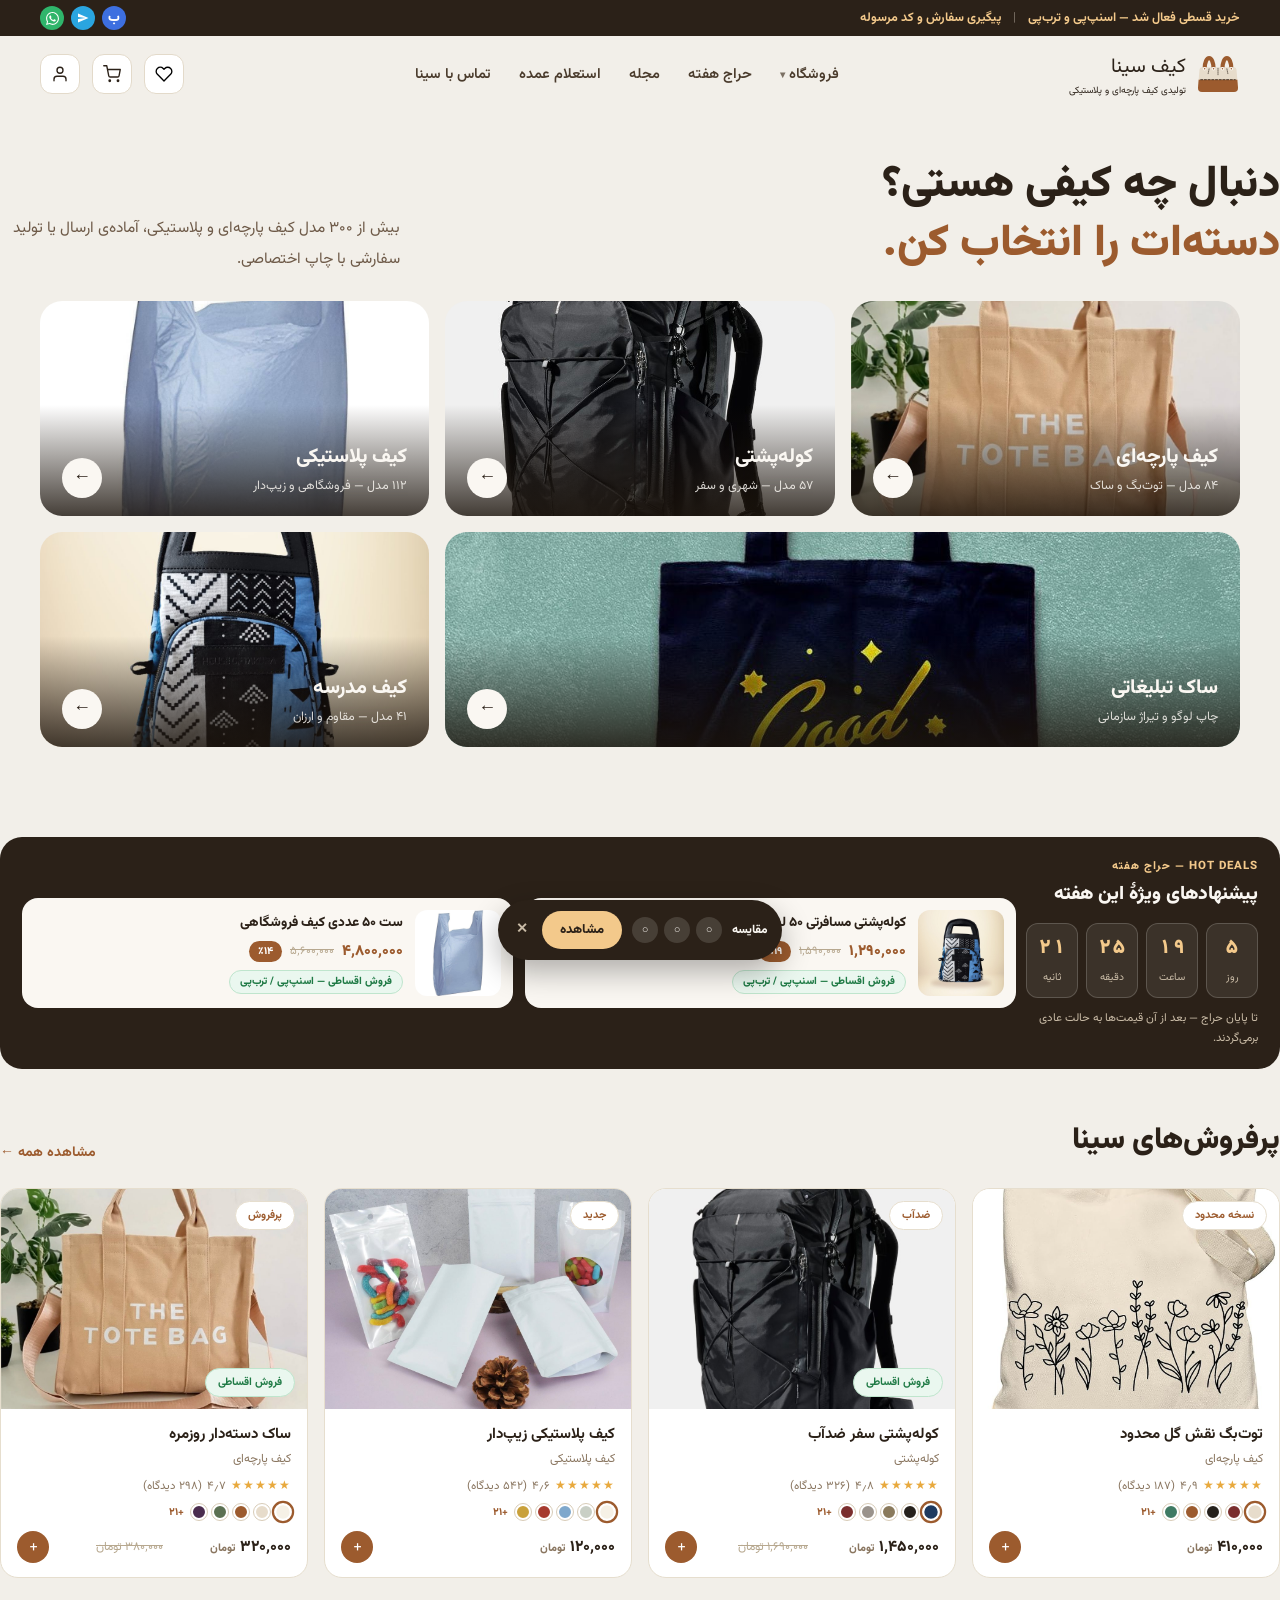
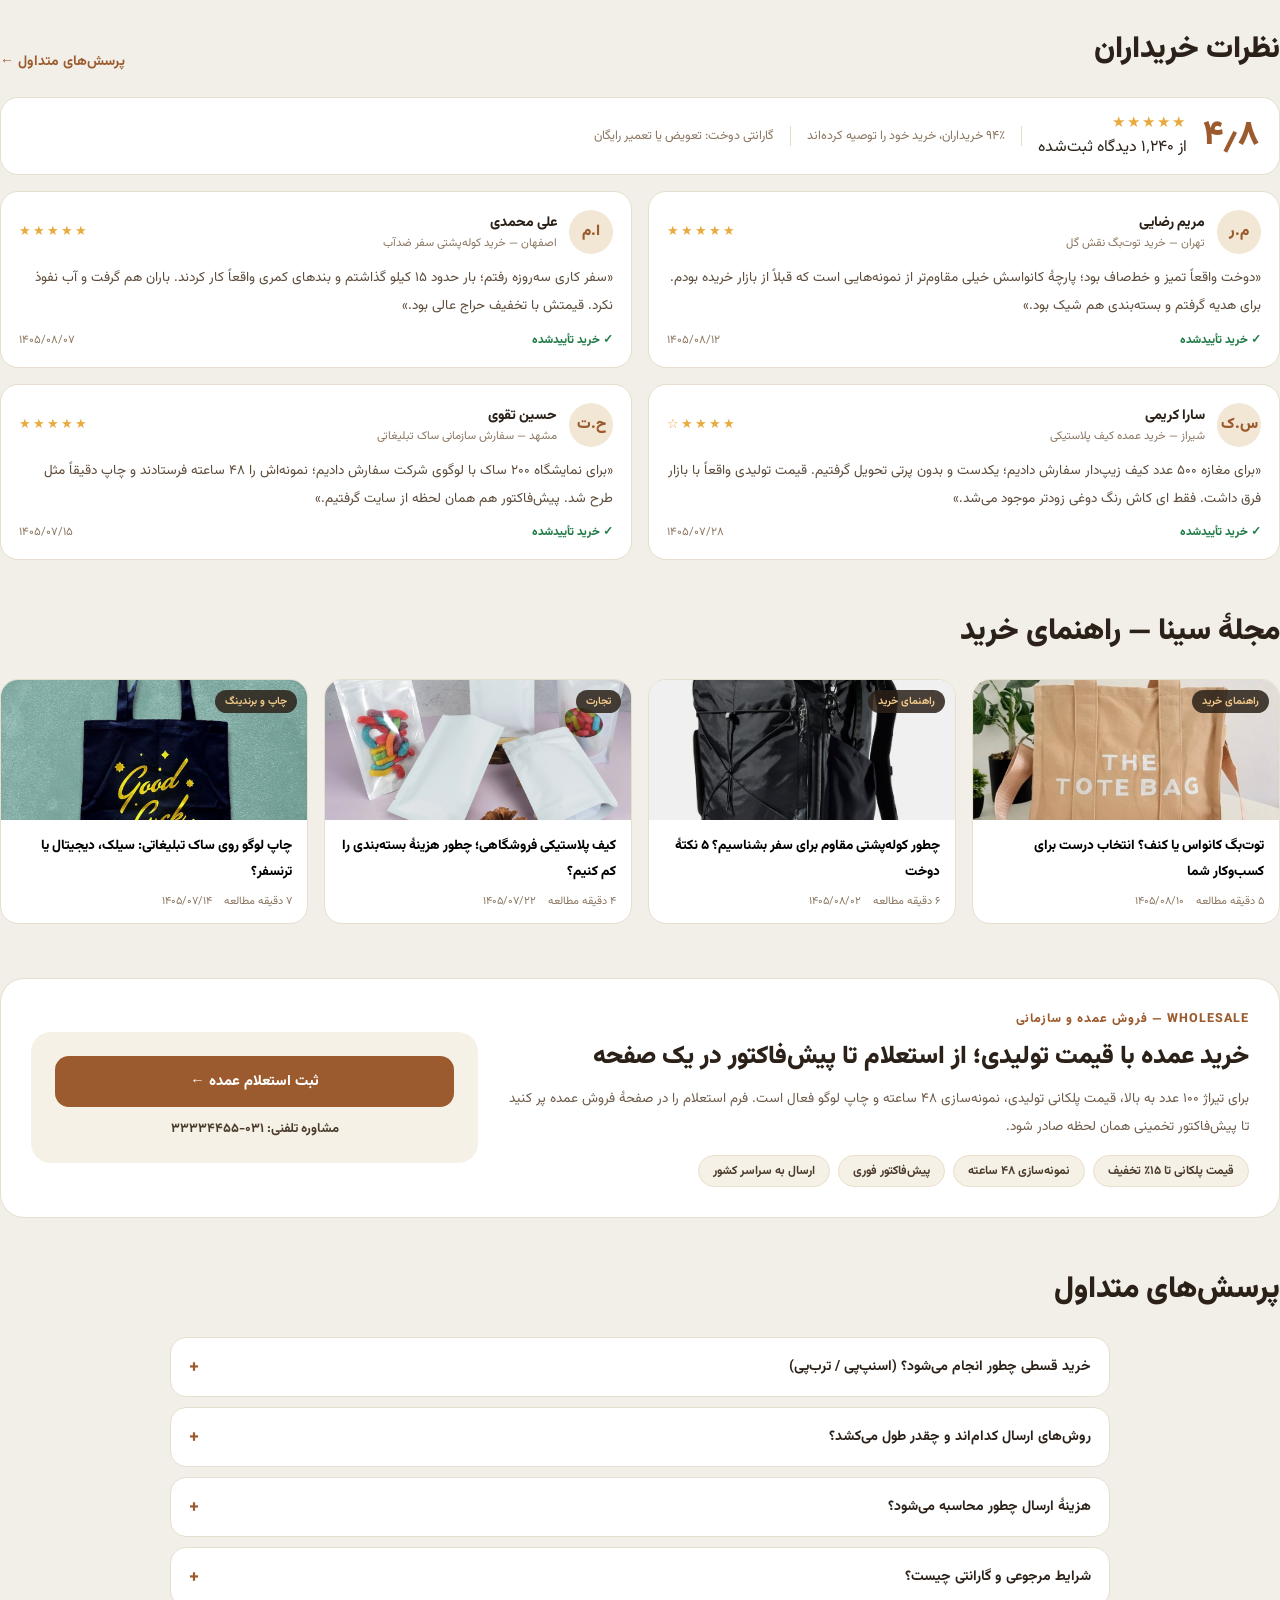
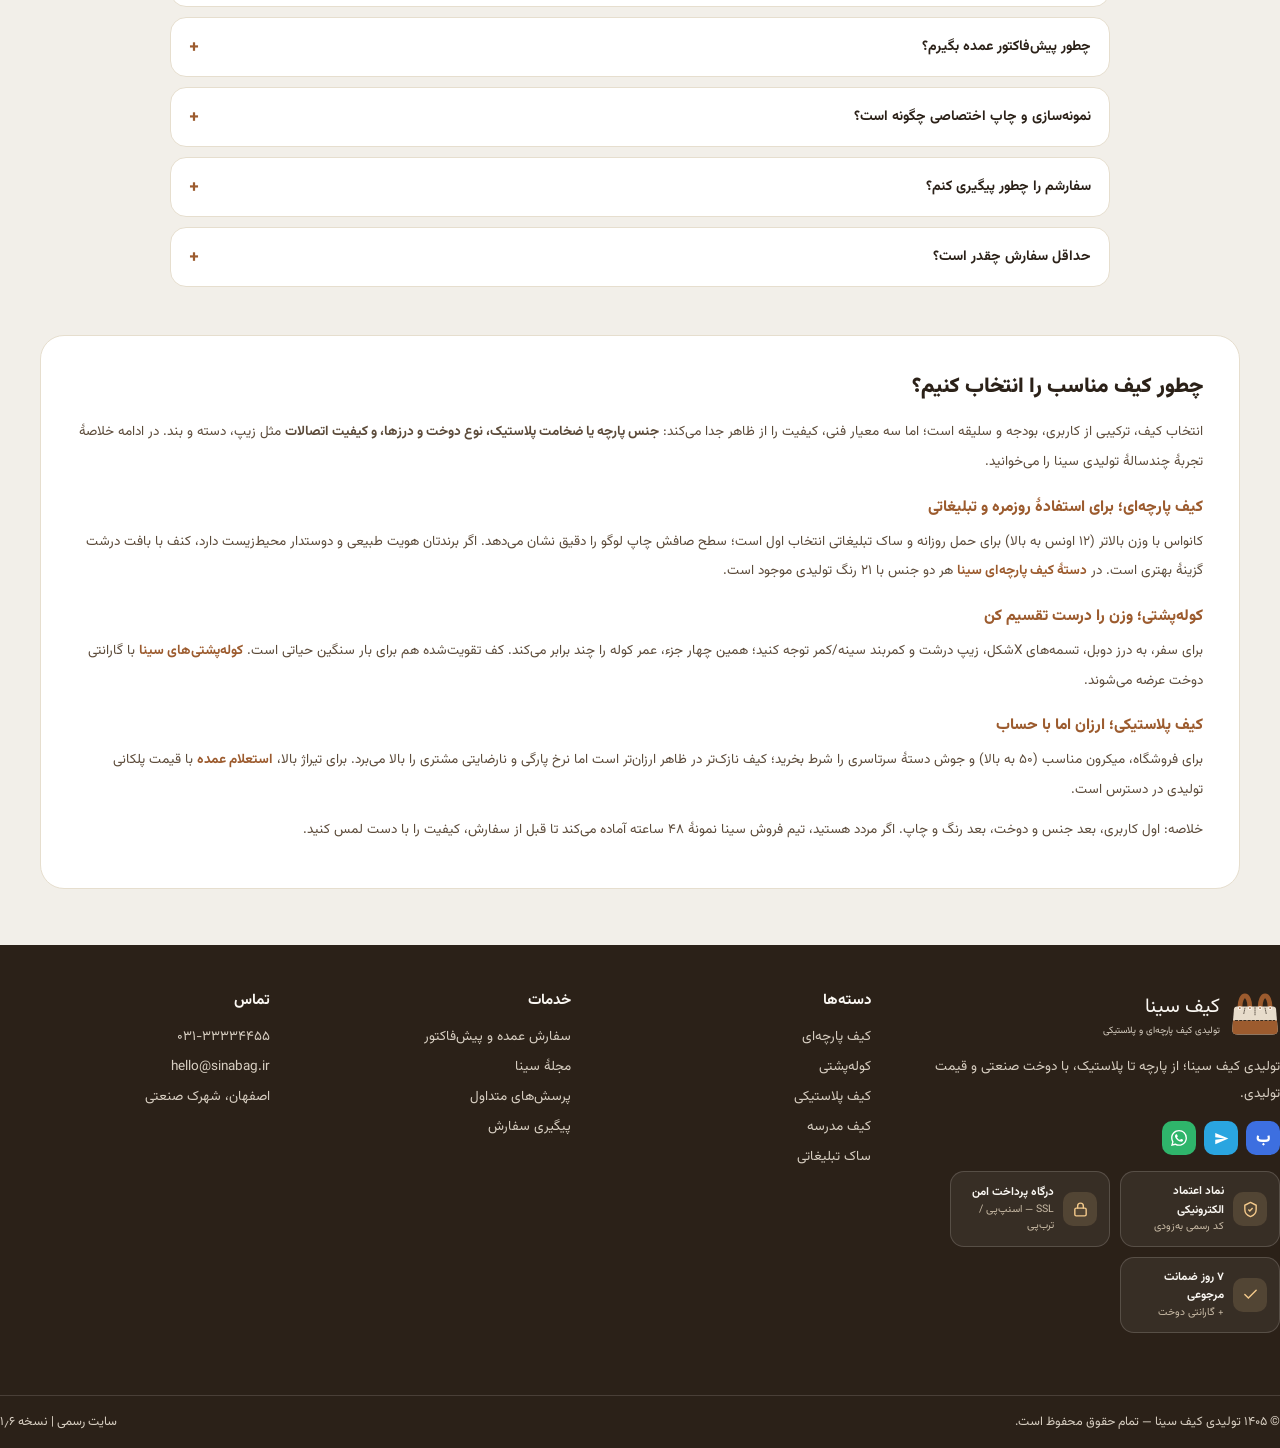
==== commit 526aea8c: "v1.6 — cloud order history: anon-safe Supabase RPC get_orders_by_phone (security definer, phone-norm" ====
--- a/index.html
+++ b/index.html
@@ -163,7 +163,7 @@
       <div><h4>دسته‌ها</h4><ul><li><a href="category.html?cat=کیف پارچه‌ای">کیف پارچه‌ای</a></li><li><a href="category.html?cat=کوله‌پشتی">کوله‌پشتی</a></li><li><a href="category.html?cat=کیف پلاستیکی">کیف پلاستیکی</a></li><li><a href="category.html?cat=کیف مدرسه">کیف مدرسه</a></li><li><a href="category.html?cat=ساک تبلیغاتی">ساک تبلیغاتی</a></li></ul></div>
       <div><h4>خدمات</h4><ul><li><a href="wholesale.html">سفارش عمده و پیش‌فاکتور</a></li><li><a href="#blog">مجلهٔ سینا</a></li><li><a href="#faq">پرسش‌های متداول</a></li><li><a href="#" data-modal="mTrack">پیگیری سفارش</a></li></ul></div>
       <div><h4>تماس</h4><ul><li><a href="tel:+983133334455">۰۳۱-۳۳۳۳۴۴۵۵</a></li><li><a href="mailto:hello@sinabag.ir">hello@sinabag.ir</a></li><li>اصفهان، شهرک صنعتی</li></ul></div>
-      <div class="base" style="grid-column:1/-1"><span>© ۱۴۰۵ تولیدی کیف سینا — تمام حقوق محفوظ است.</span><span>سایت رسمی | نسخه ۱٫۵</span></div>
+      <div class="base" style="grid-column:1/-1"><span>© ۱۴۰۵ تولیدی کیف سینا — تمام حقوق محفوظ است.</span><span>سایت رسمی | نسخه ۱٫۶</span></div>
     </div></footer>
     <div class="modal" id="mQV" role="dialog" aria-modal="true" aria-label="مشاهده سریع محصول"><div class="mbox">
       <button class="mclose" data-close aria-label="بستن">✕</button>
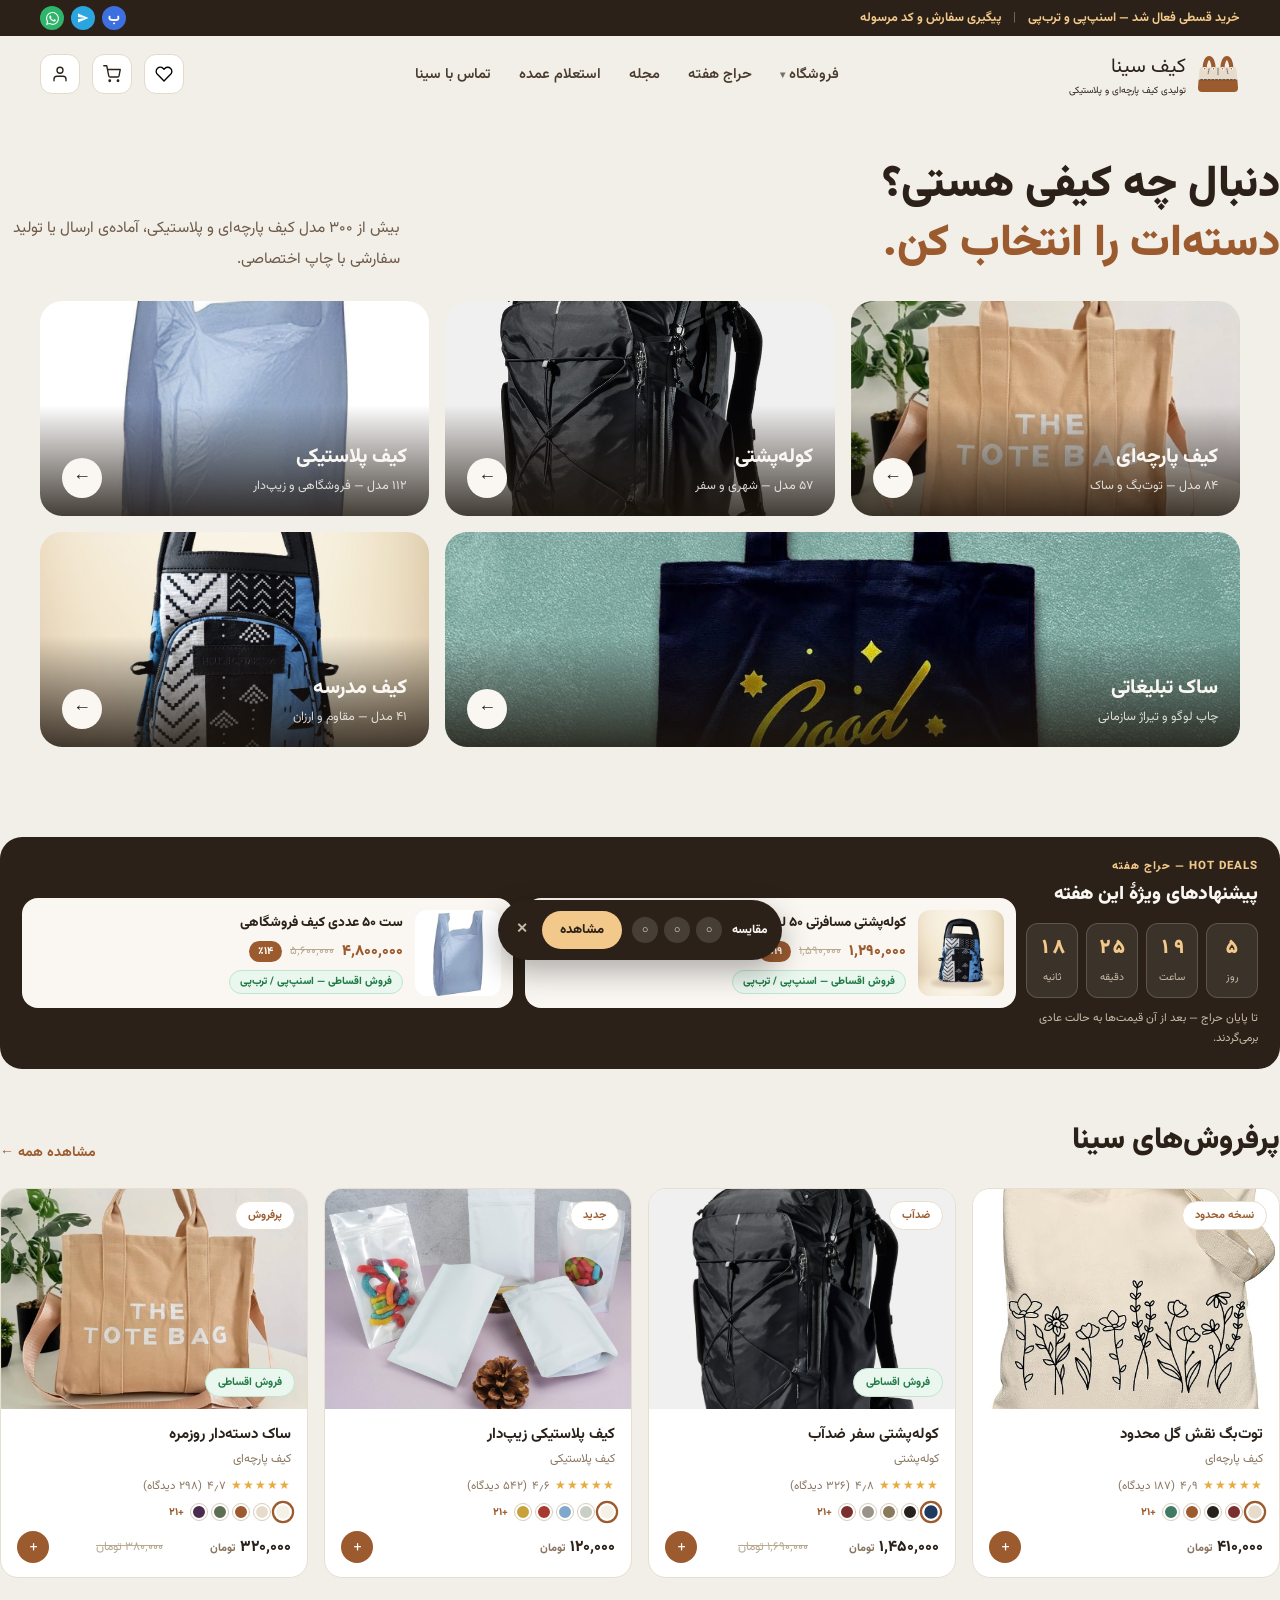
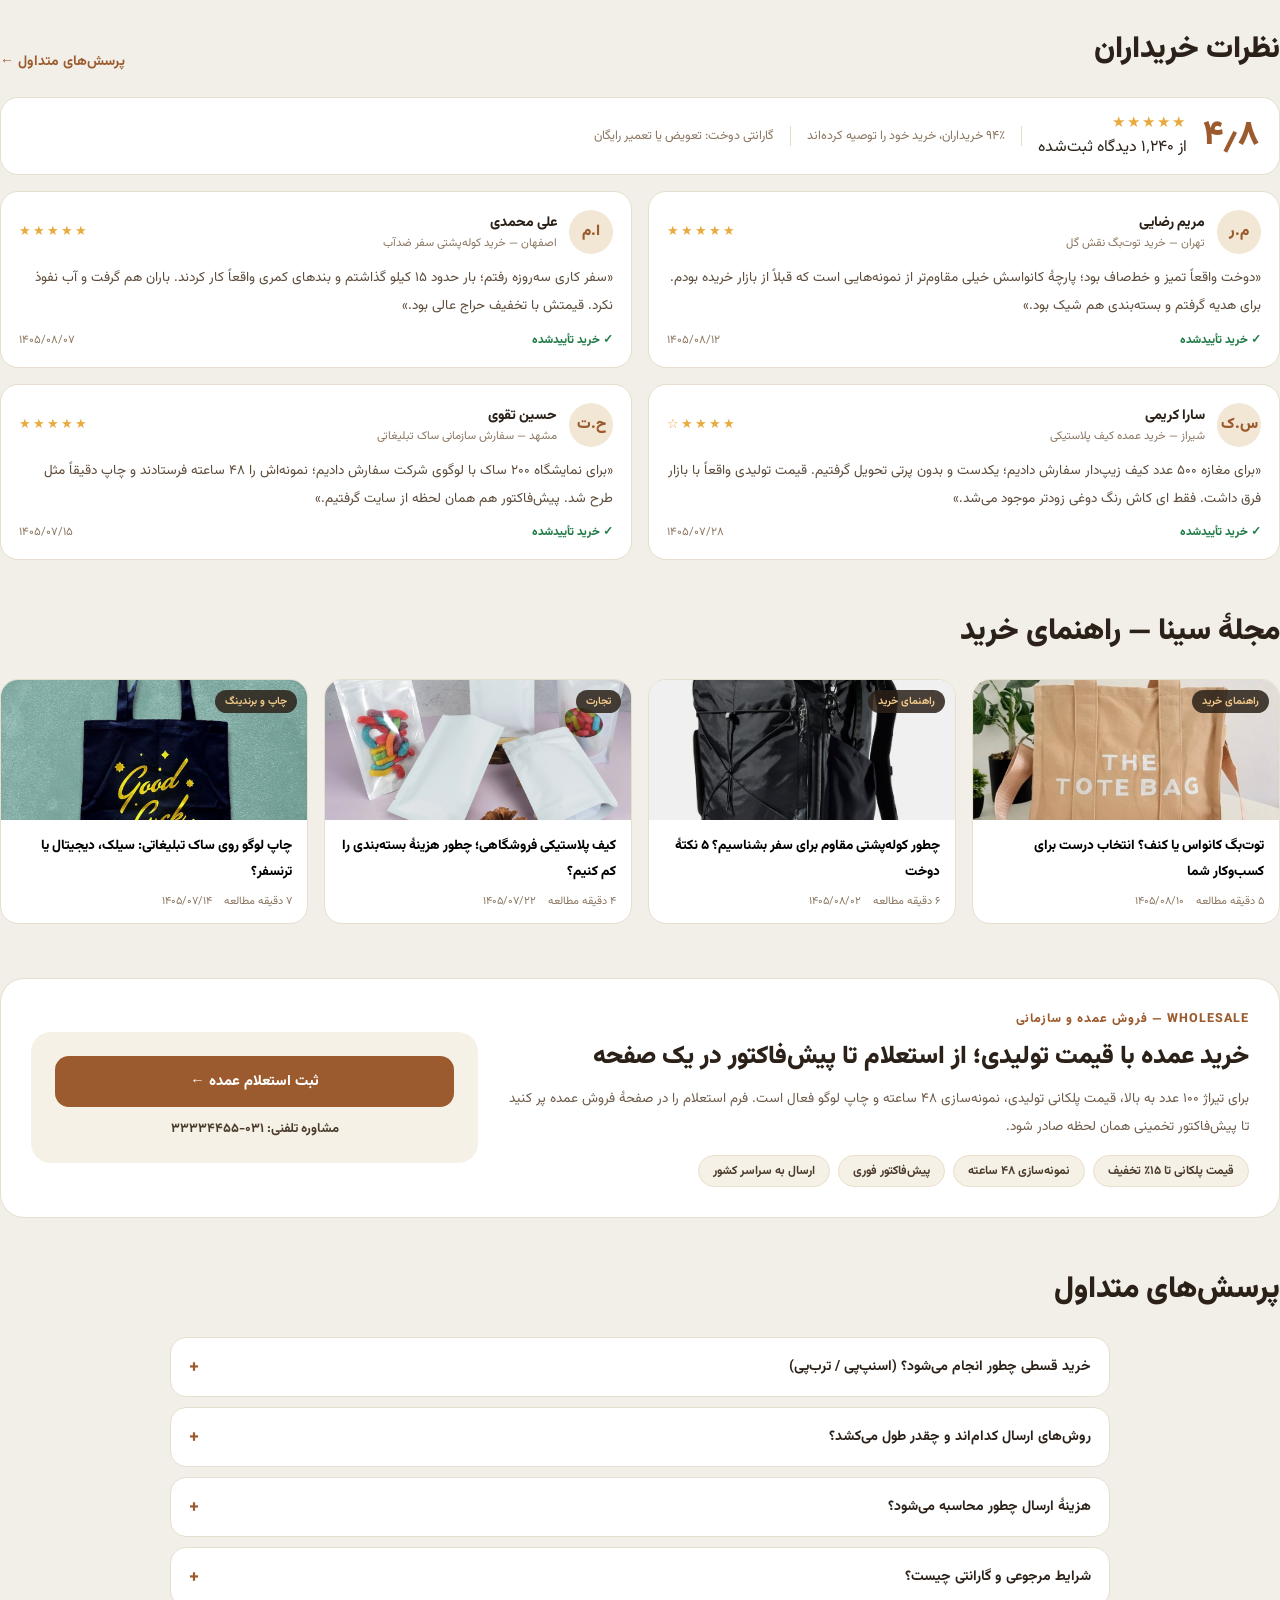
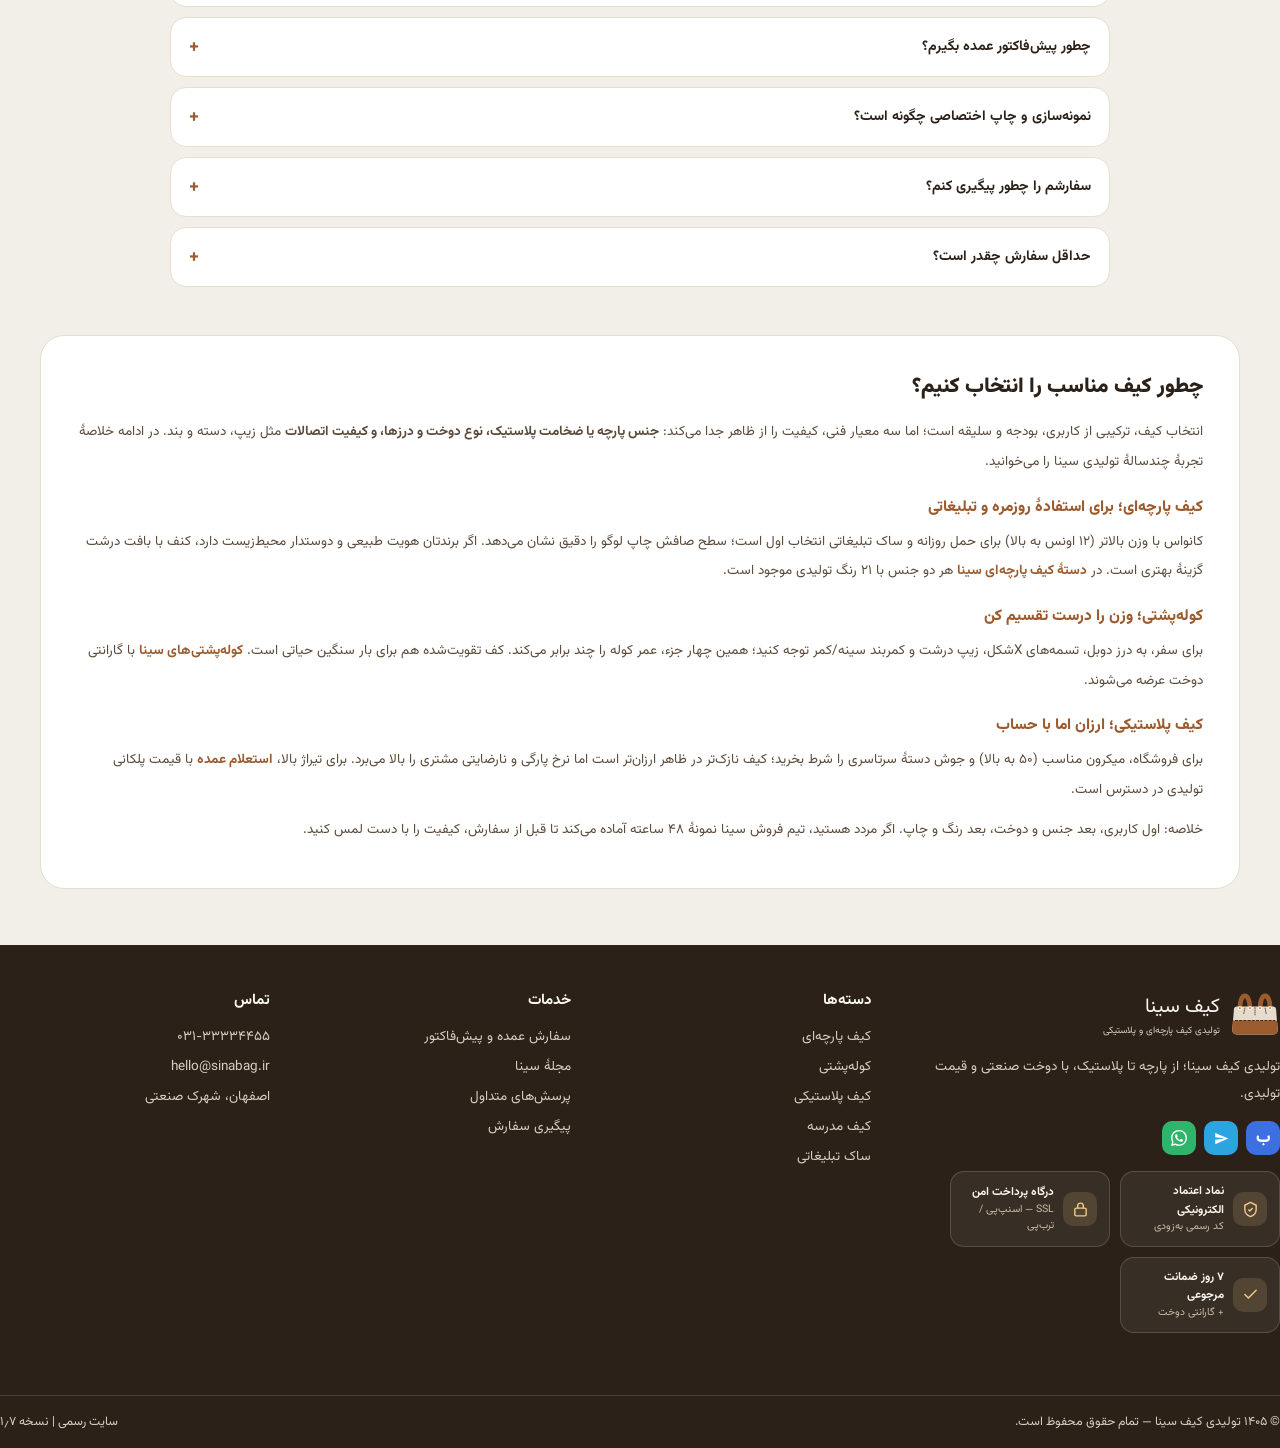
==== commit f44cf972: "v1.7 — admin panel: secure login (signed HttpOnly cookie, ADMIN_PASS env), orders + status managemen" ====
--- a/index.html
+++ b/index.html
@@ -163,7 +163,7 @@
       <div><h4>دسته‌ها</h4><ul><li><a href="category.html?cat=کیف پارچه‌ای">کیف پارچه‌ای</a></li><li><a href="category.html?cat=کوله‌پشتی">کوله‌پشتی</a></li><li><a href="category.html?cat=کیف پلاستیکی">کیف پلاستیکی</a></li><li><a href="category.html?cat=کیف مدرسه">کیف مدرسه</a></li><li><a href="category.html?cat=ساک تبلیغاتی">ساک تبلیغاتی</a></li></ul></div>
       <div><h4>خدمات</h4><ul><li><a href="wholesale.html">سفارش عمده و پیش‌فاکتور</a></li><li><a href="#blog">مجلهٔ سینا</a></li><li><a href="#faq">پرسش‌های متداول</a></li><li><a href="#" data-modal="mTrack">پیگیری سفارش</a></li></ul></div>
       <div><h4>تماس</h4><ul><li><a href="tel:+983133334455">۰۳۱-۳۳۳۳۴۴۵۵</a></li><li><a href="mailto:hello@sinabag.ir">hello@sinabag.ir</a></li><li>اصفهان، شهرک صنعتی</li></ul></div>
-      <div class="base" style="grid-column:1/-1"><span>© ۱۴۰۵ تولیدی کیف سینا — تمام حقوق محفوظ است.</span><span>سایت رسمی | نسخه ۱٫۶</span></div>
+      <div class="base" style="grid-column:1/-1"><span>© ۱۴۰۵ تولیدی کیف سینا — تمام حقوق محفوظ است.</span><span>سایت رسمی | نسخه ۱٫۷</span></div>
     </div></footer>
     <div class="modal" id="mQV" role="dialog" aria-modal="true" aria-label="مشاهده سریع محصول"><div class="mbox">
       <button class="mclose" data-close aria-label="بستن">✕</button>
@@ -350,4 +350,24 @@
       });
     })();
     </script>
+    <script>
+    /* magazine cards from the panel-managed posts table (static cards stay as fallback) */
+    (function(){
+      function esc(s){return String(s==null?'':s).replace(/[&<>"']/g,function(c){return {'&':'&amp;','<':'&lt;','>':'&gt;','"':'&quot;',"'":'&#39;'}[c];});}
+      var SUP={url:'https://pcjmzutugtsqaqubcwmt.supabase.co',key:'sb_publishable_bW59Dhz3PsDB2Hv2wgZRRQ_KhuhRygm'};
+      try{
+        fetch(SUP.url+'/rest/v1/posts?published=eq.true&select=slug,title,img,created_at&order=created_at.desc&limit=4',{headers:{'apikey':SUP.key}})
+        .then(function(r){return r.ok?r.json():null;}).then(function(list){
+          if(!Array.isArray(list)||!list.length)return;
+          var g=document.querySelector('#blog .bgrid');if(!g)return;
+          g.innerHTML=list.map(function(p){
+            var d=null;try{d=new Date(String(p.created_at||'').replace(' ','T'));}catch(e){}
+            return '<a class="bcard" href="post.html?slug='+encodeURIComponent(p.slug)+'" style="text-decoration:none">'
+              +'<span class="bimg"><img loading="lazy" src="'+esc(p.img||'img/favicon-512.png')+'" alt="'+esc(p.title)+'"><span class="bcat">مجلهٔ سینا</span></span>'
+              +'<span class="bx"><b>'+esc(p.title)+'</b><span class="bm"><span>'+(d&&!isNaN(d.getTime())?SB.jdate(d):'')+'</span></span></span></a>';
+          }).join('');
+        }).catch(function(){});
+      }catch(e){}
+    })();
+    </script>
 </body></html>
